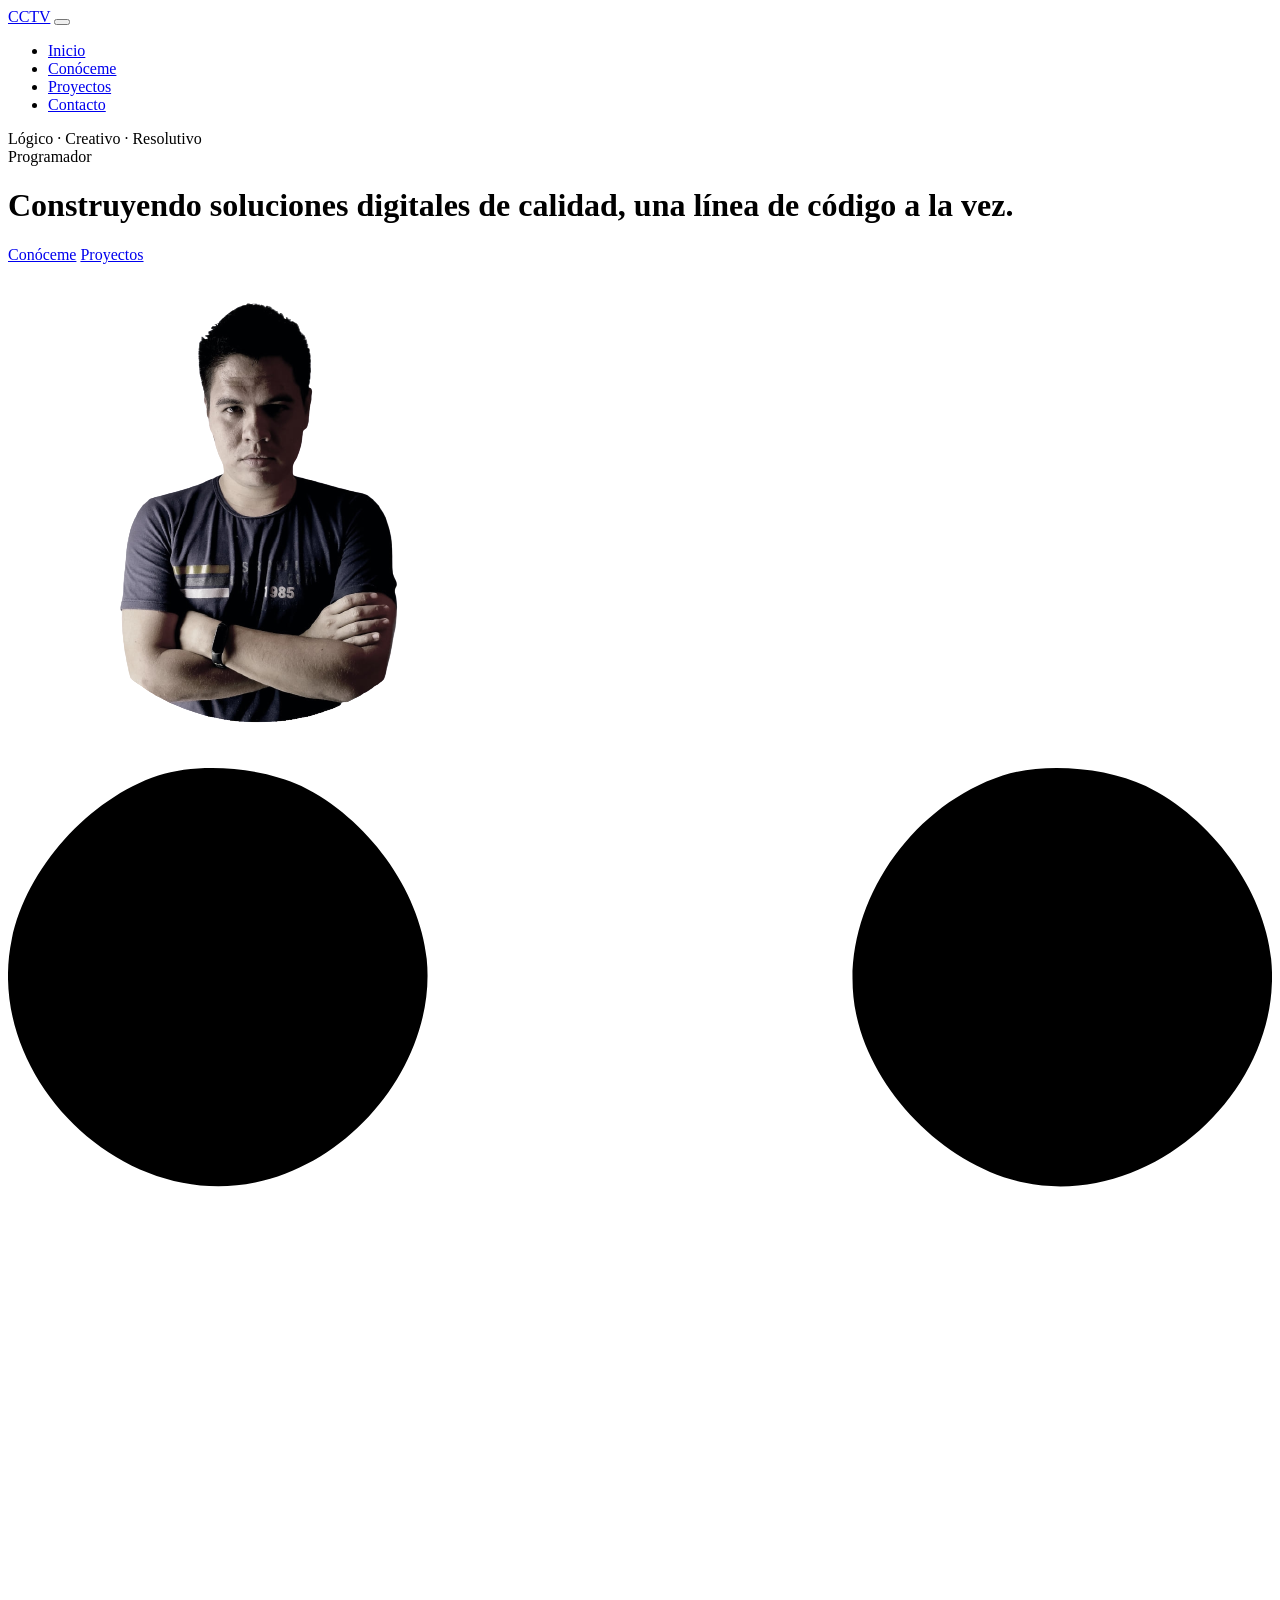
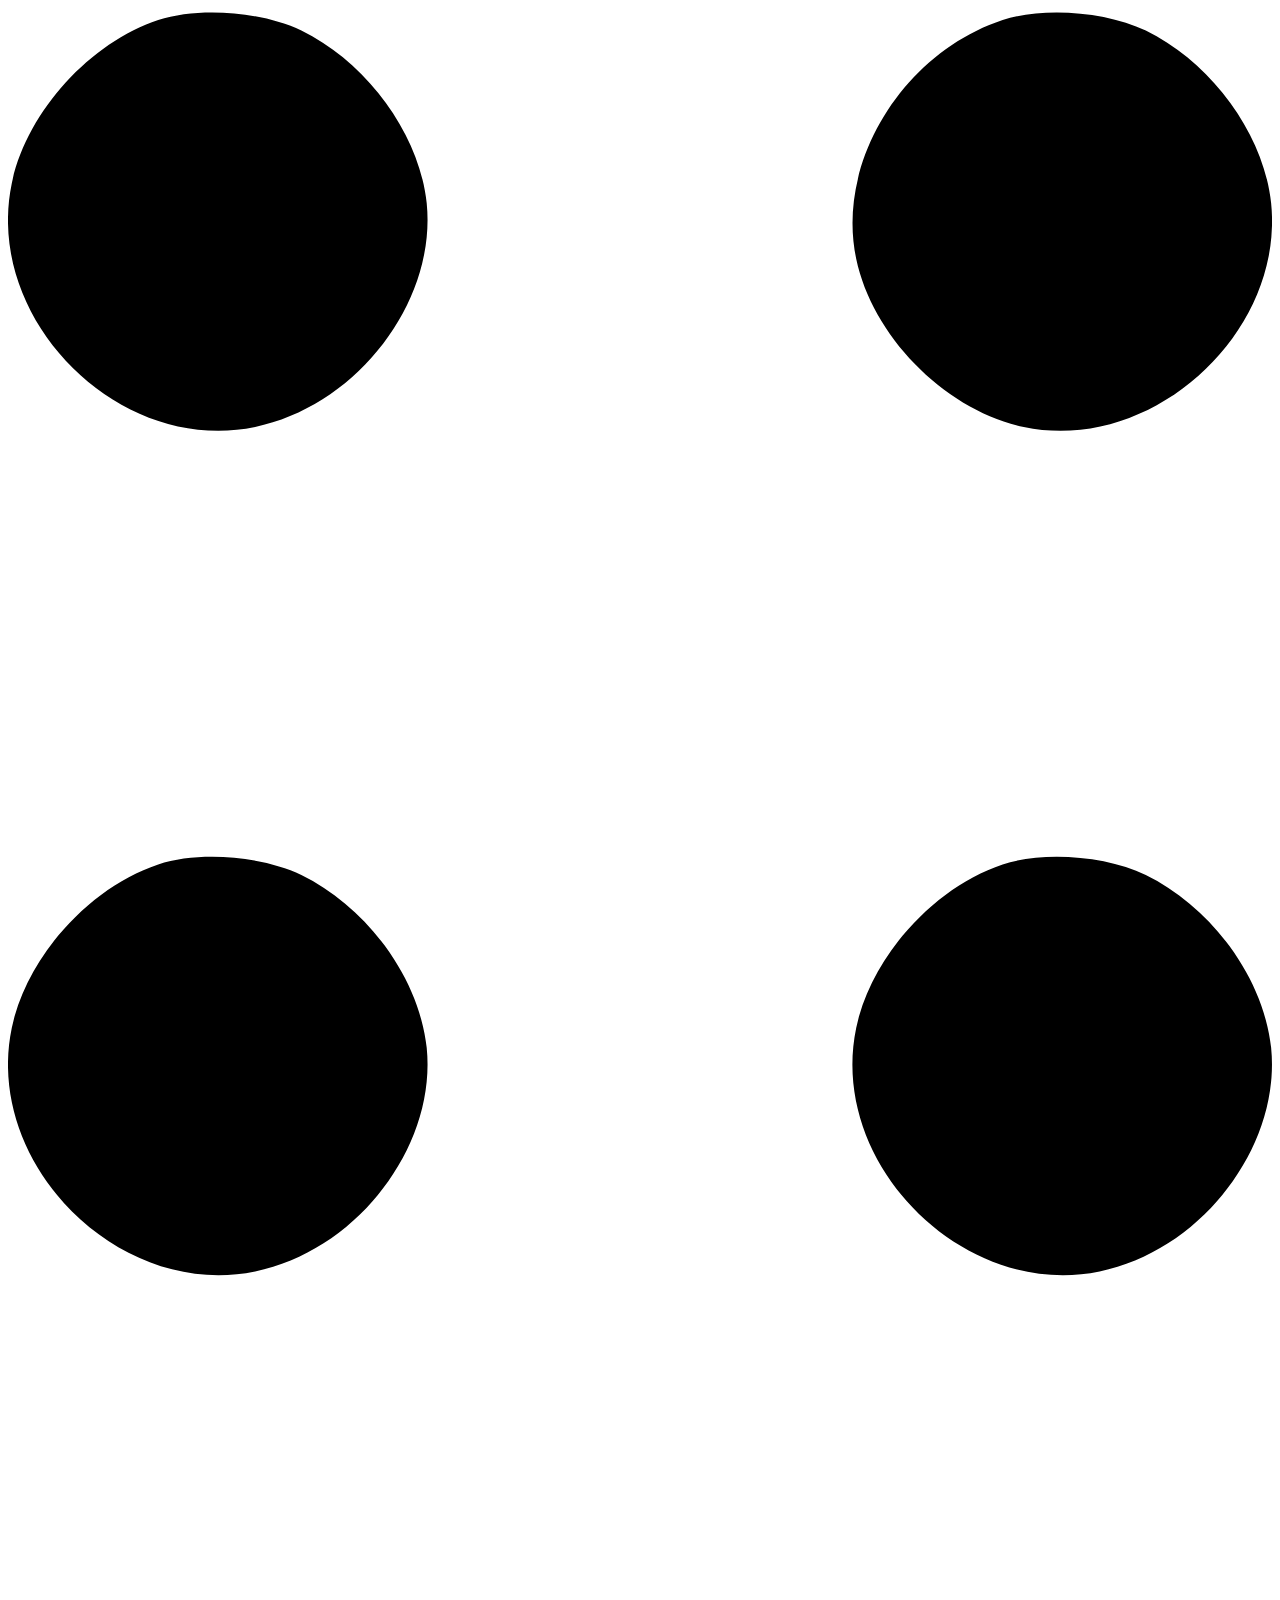
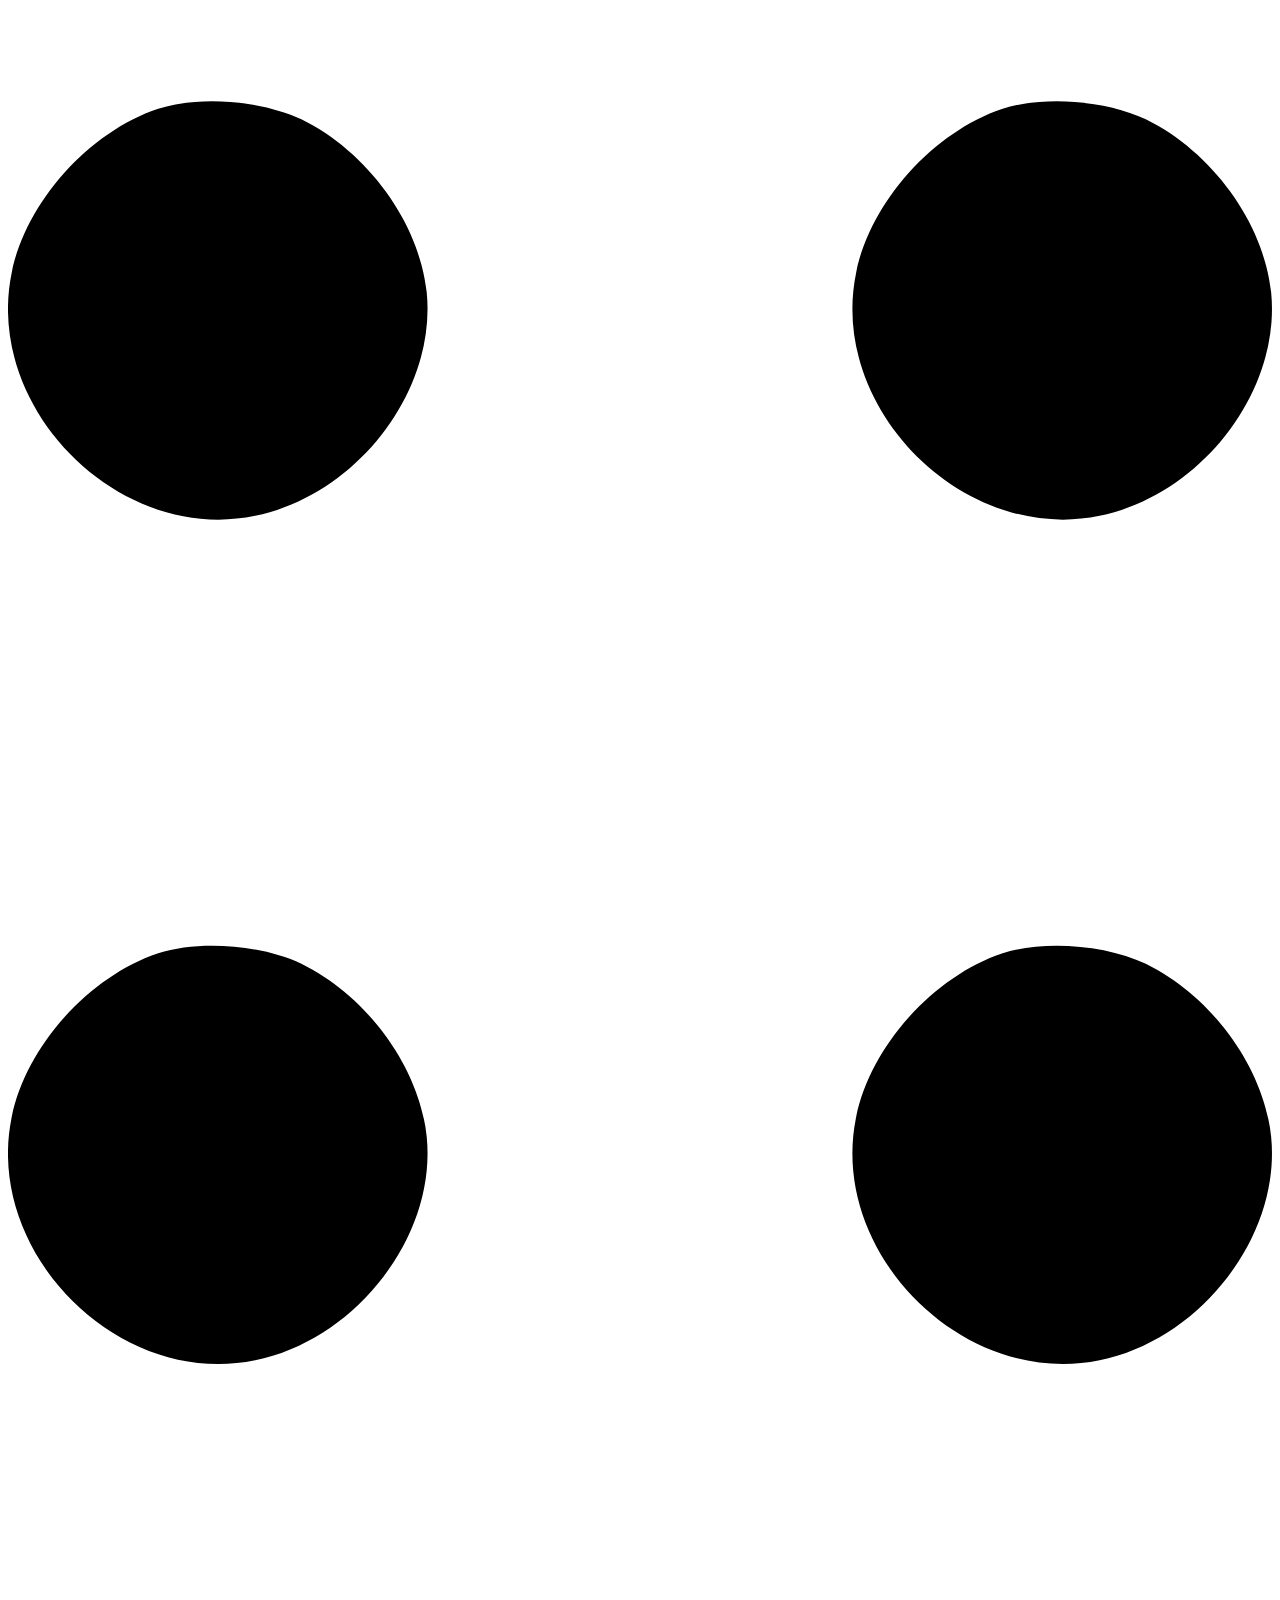
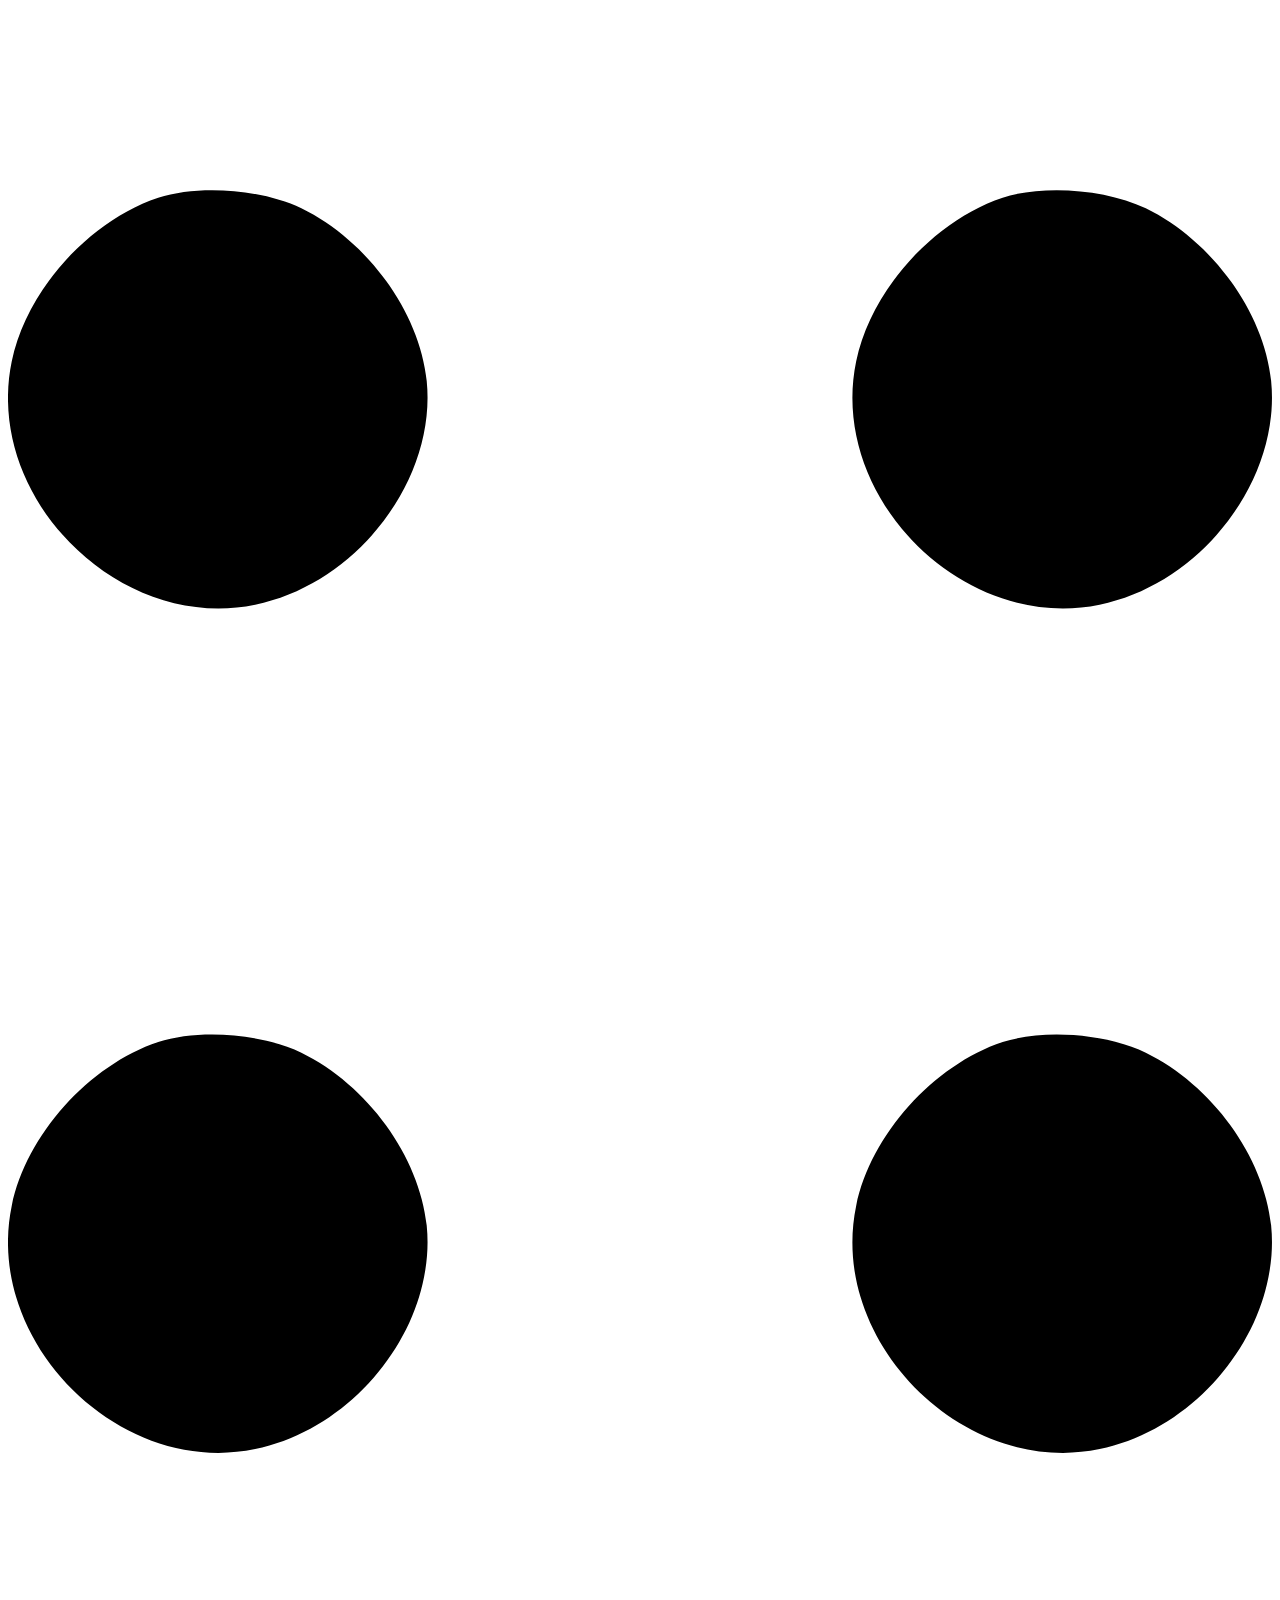
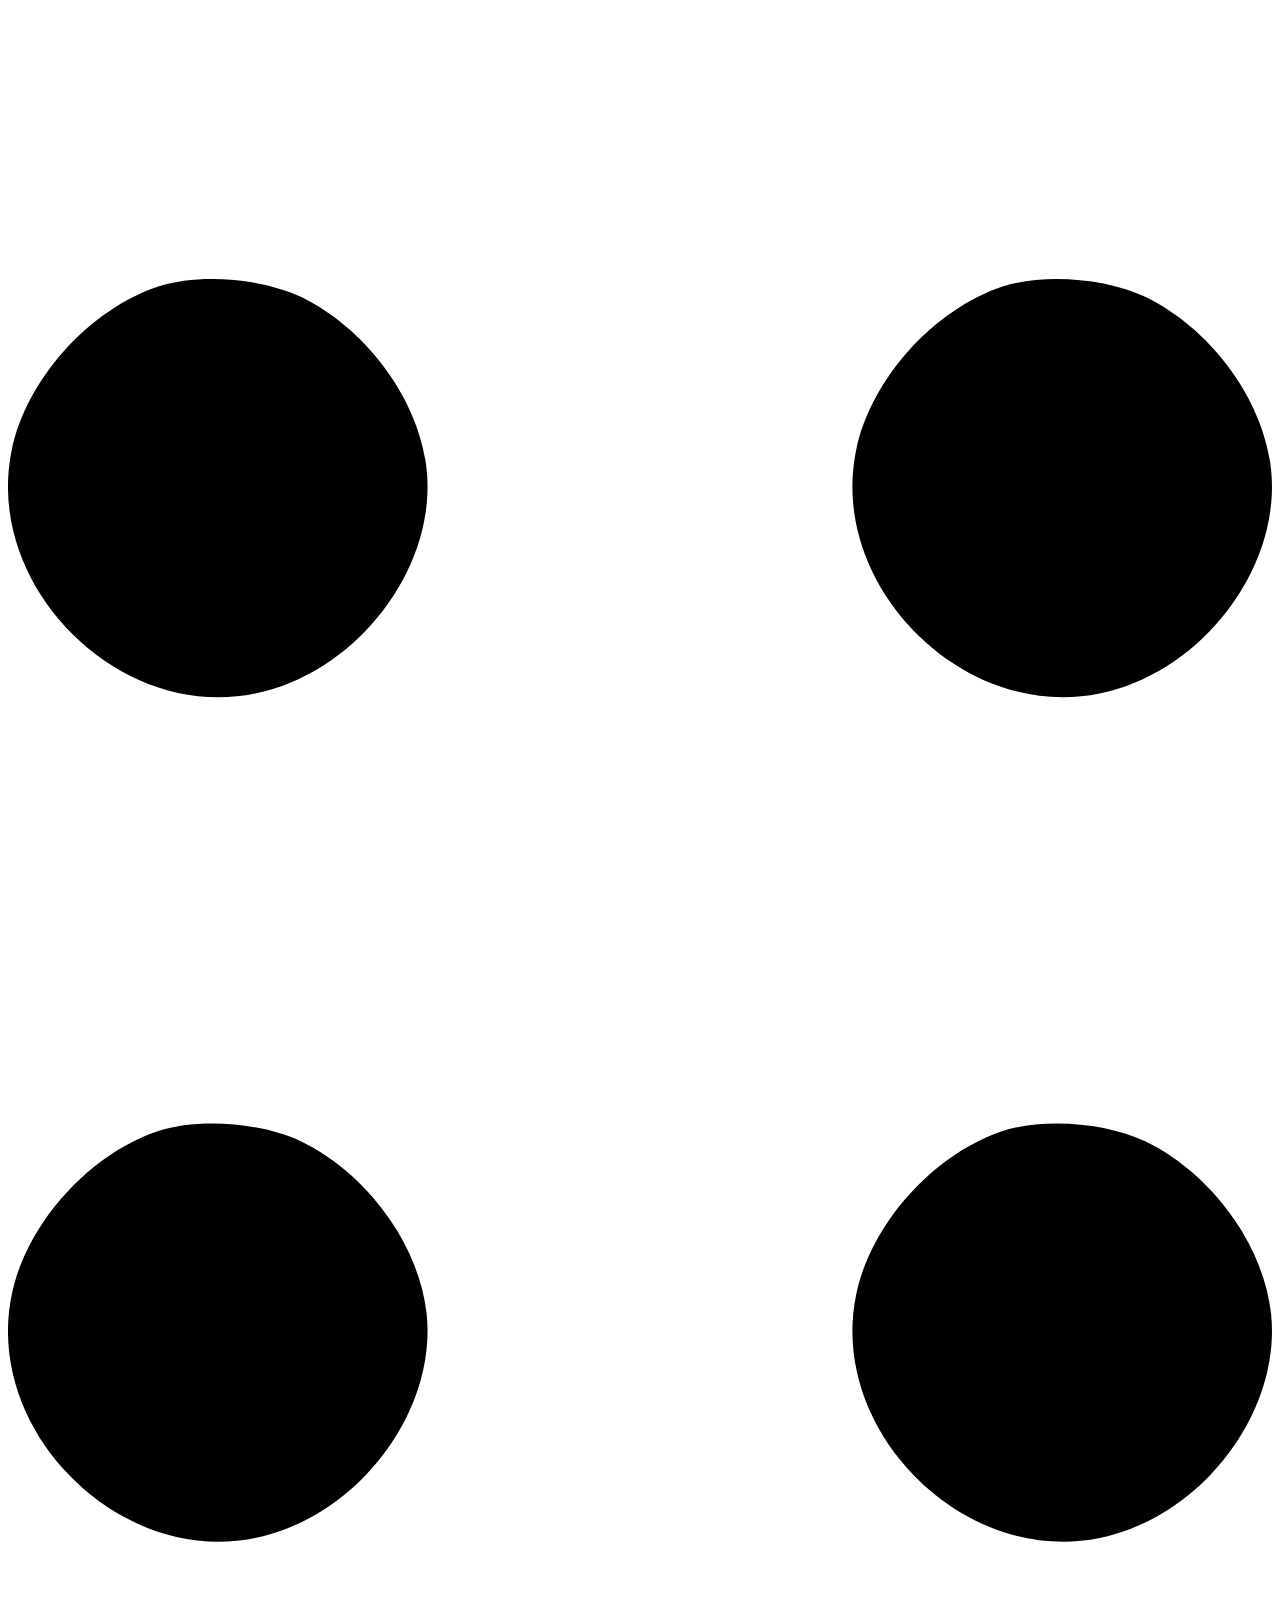
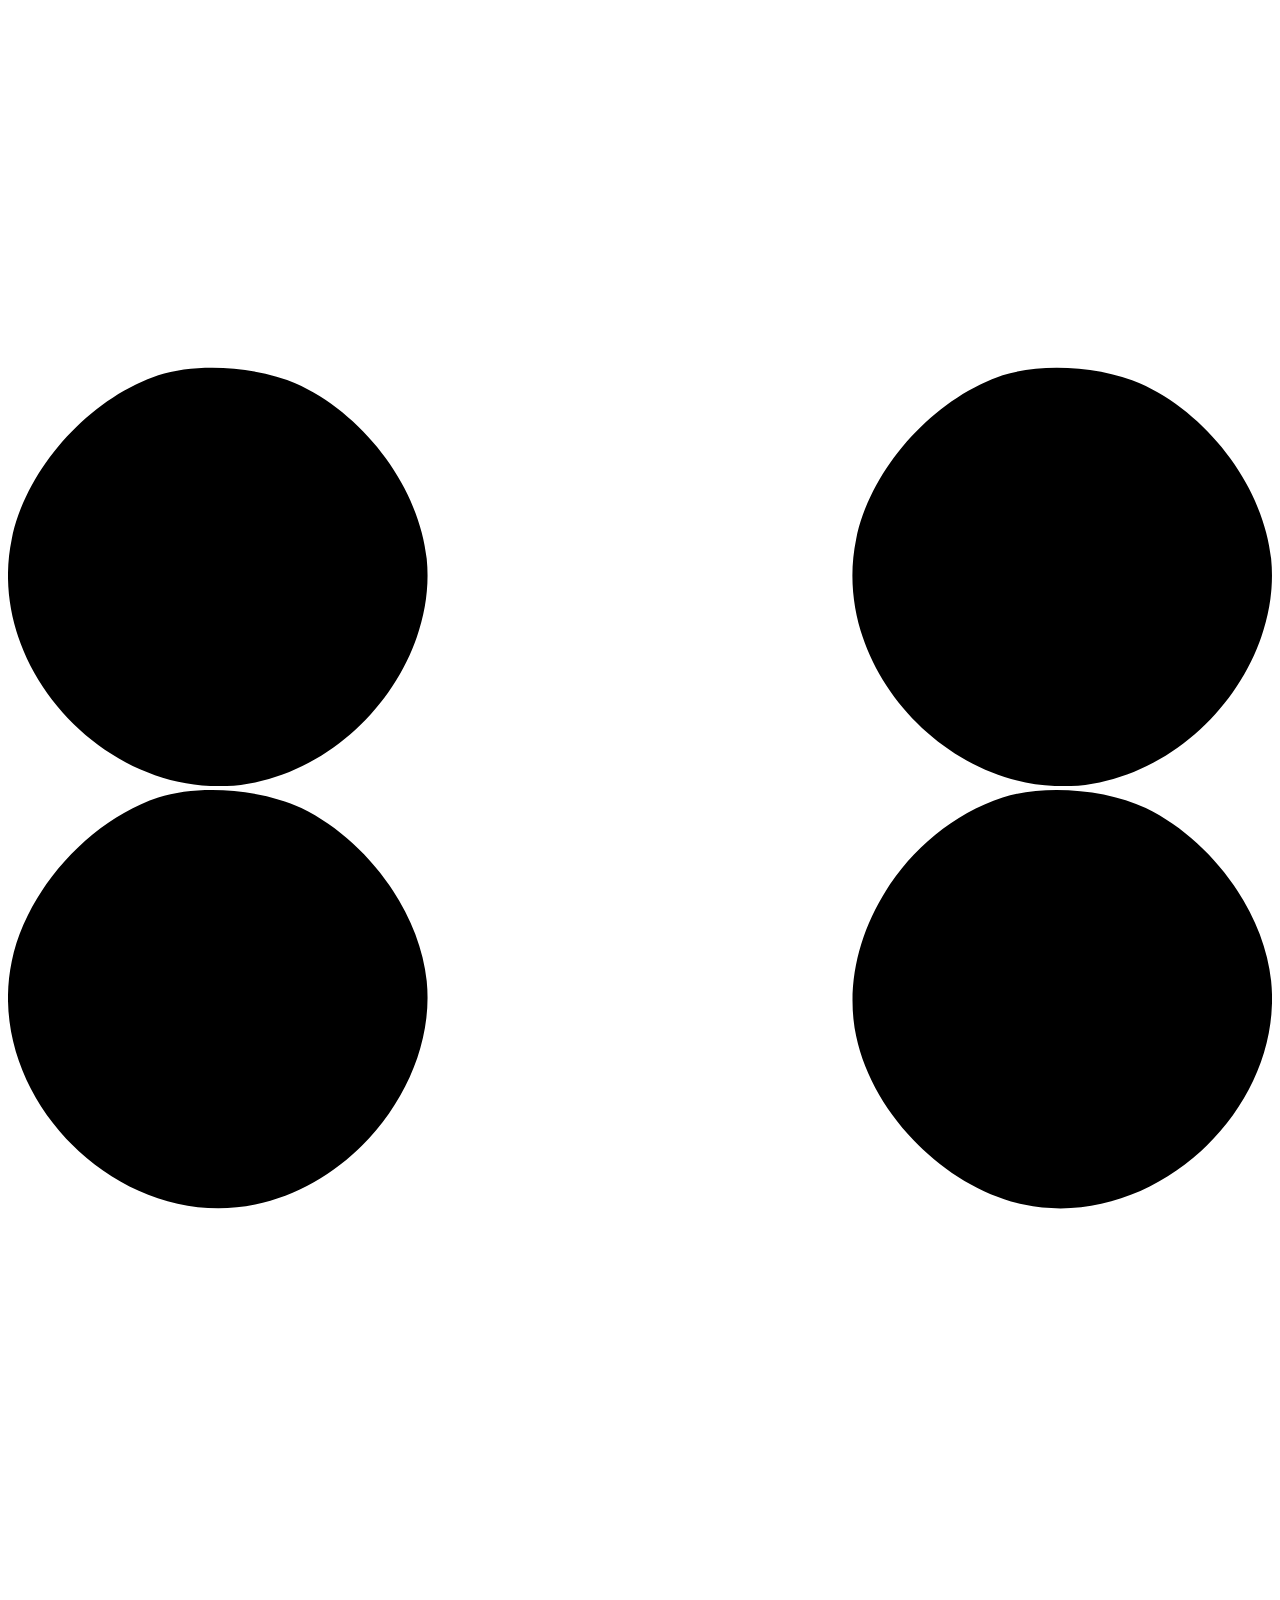
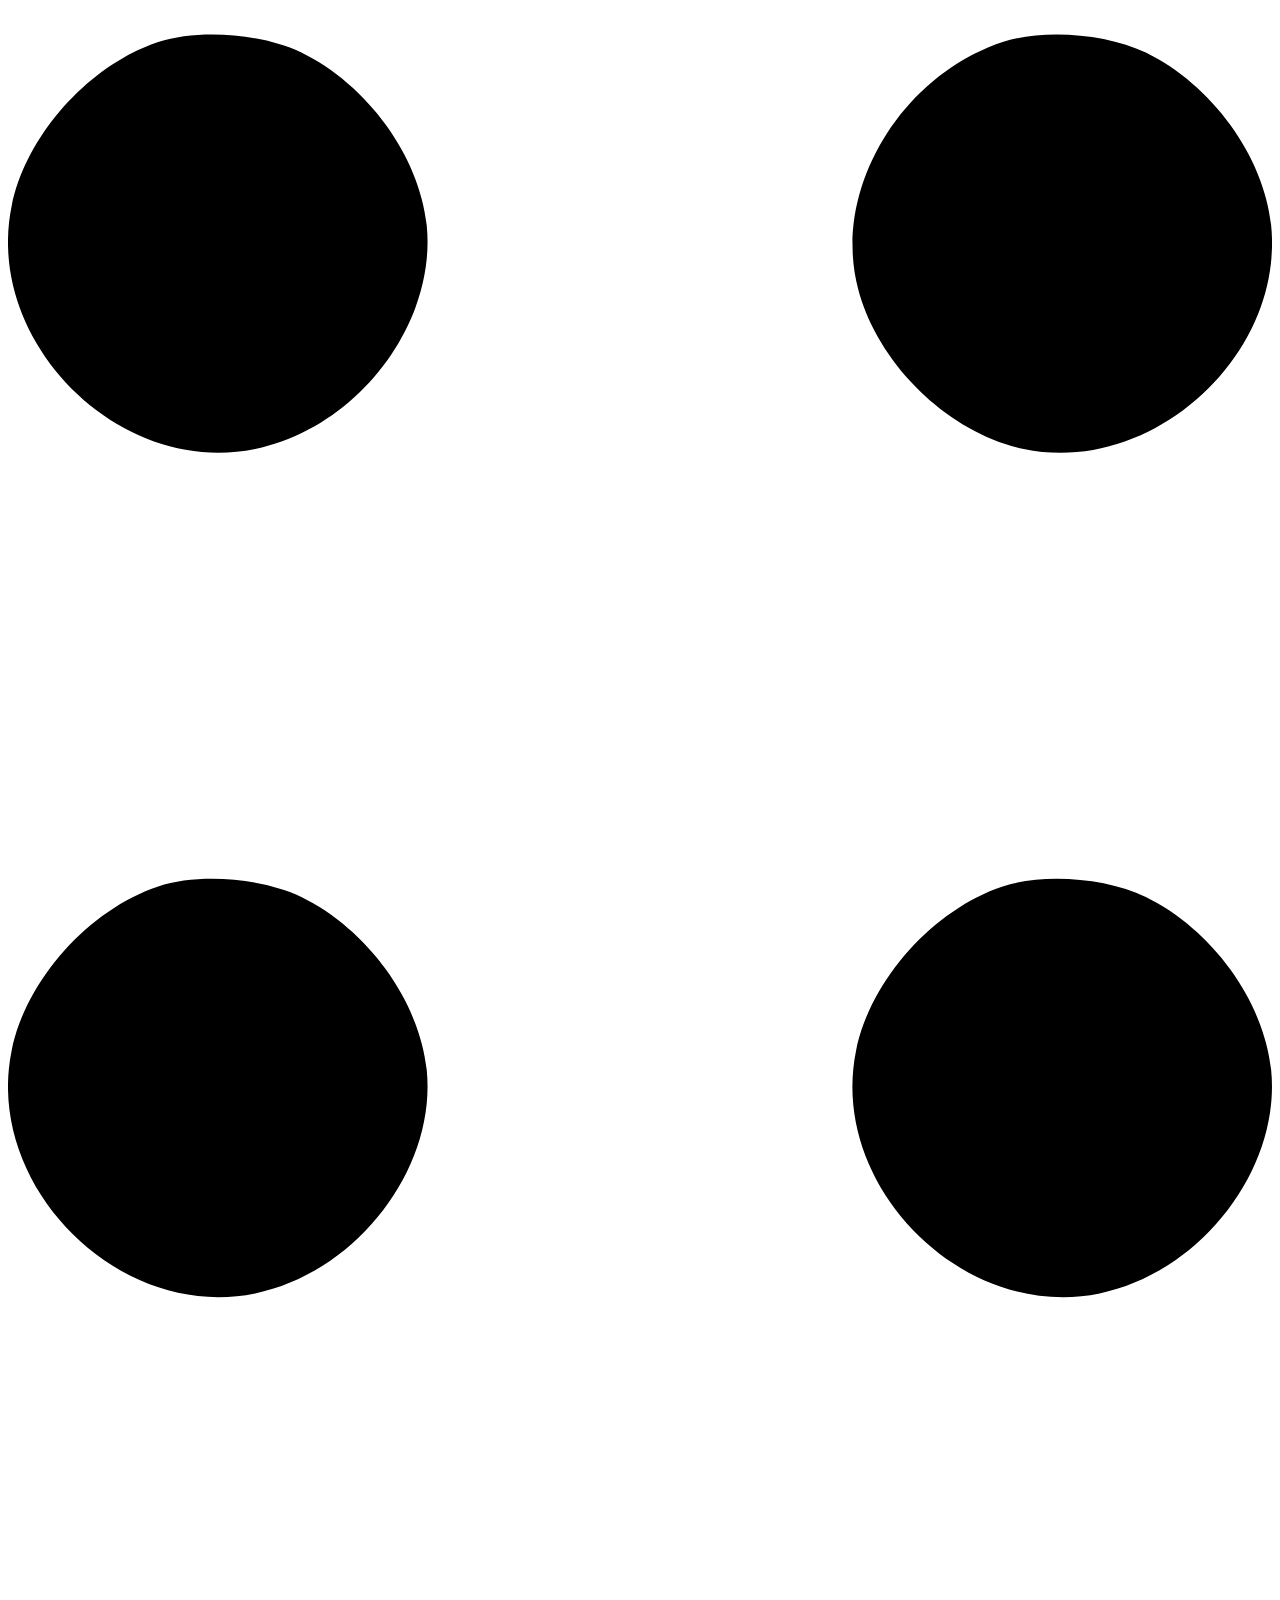
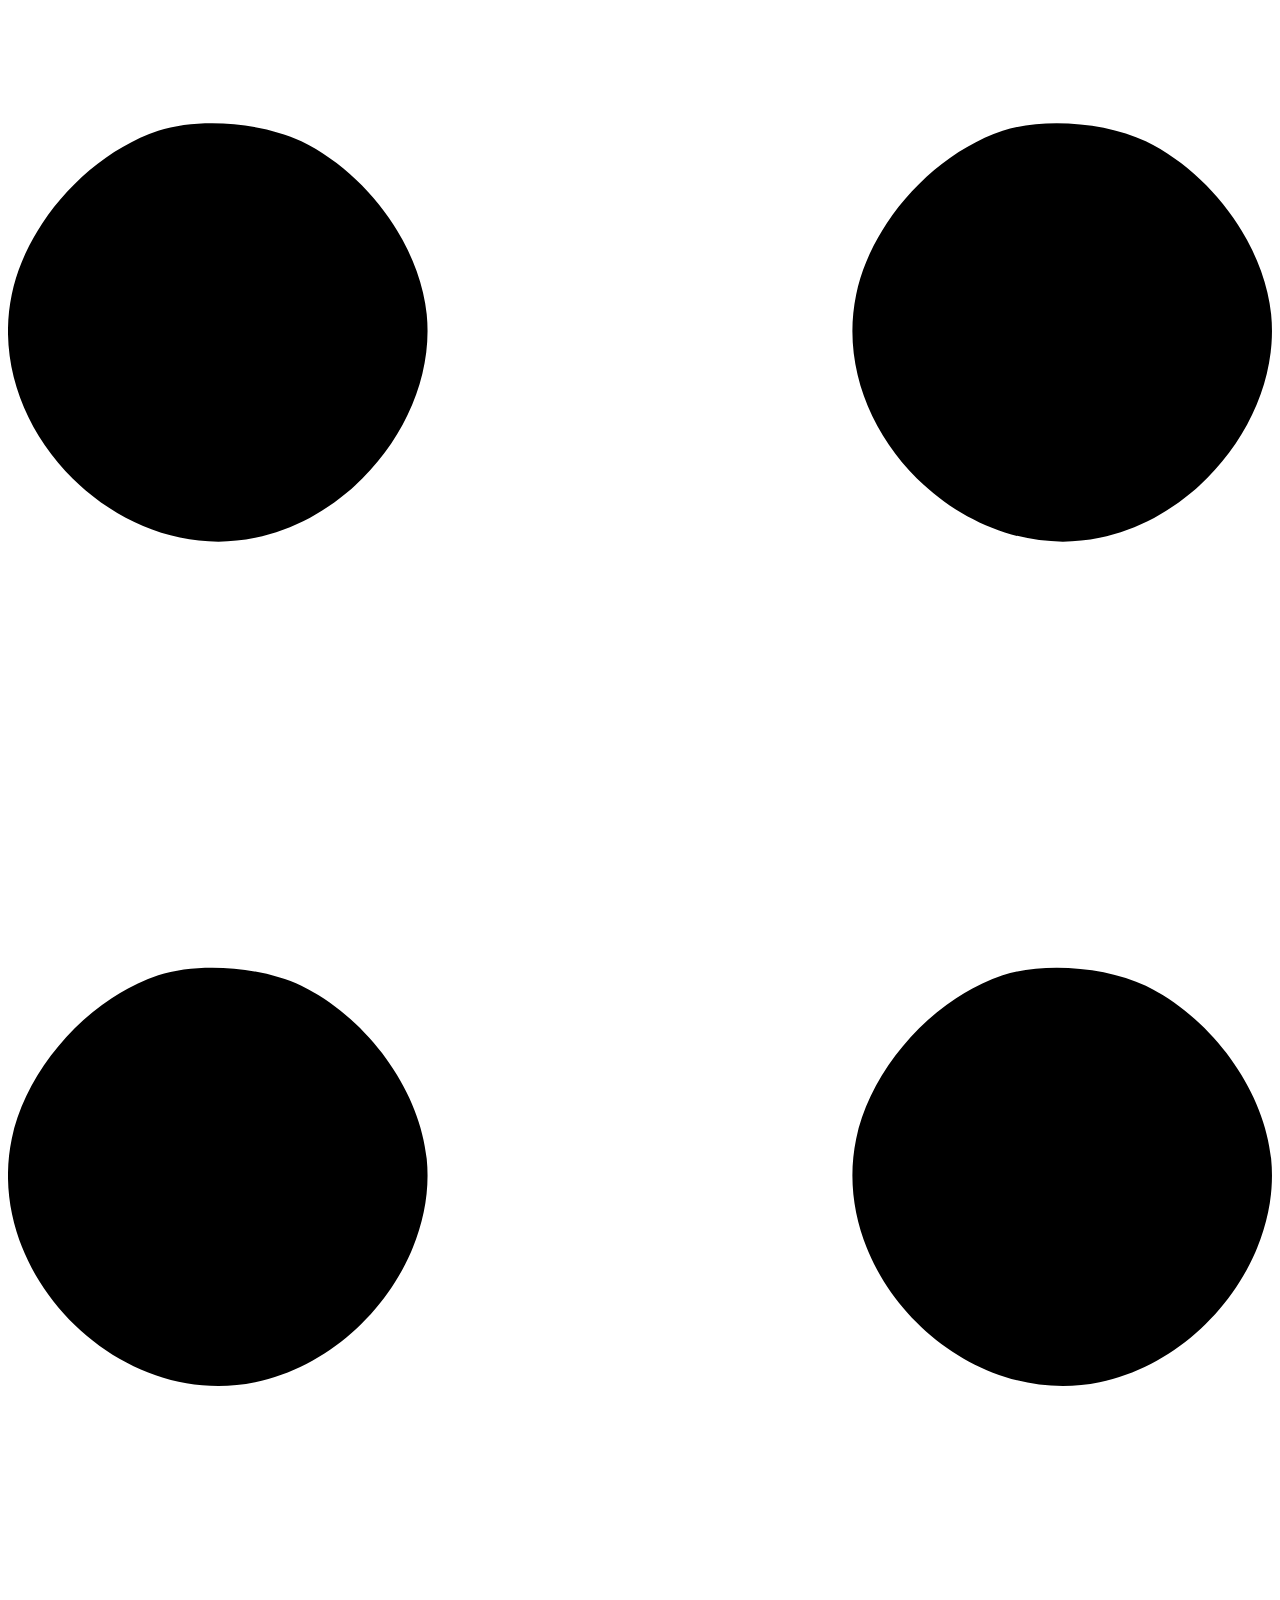
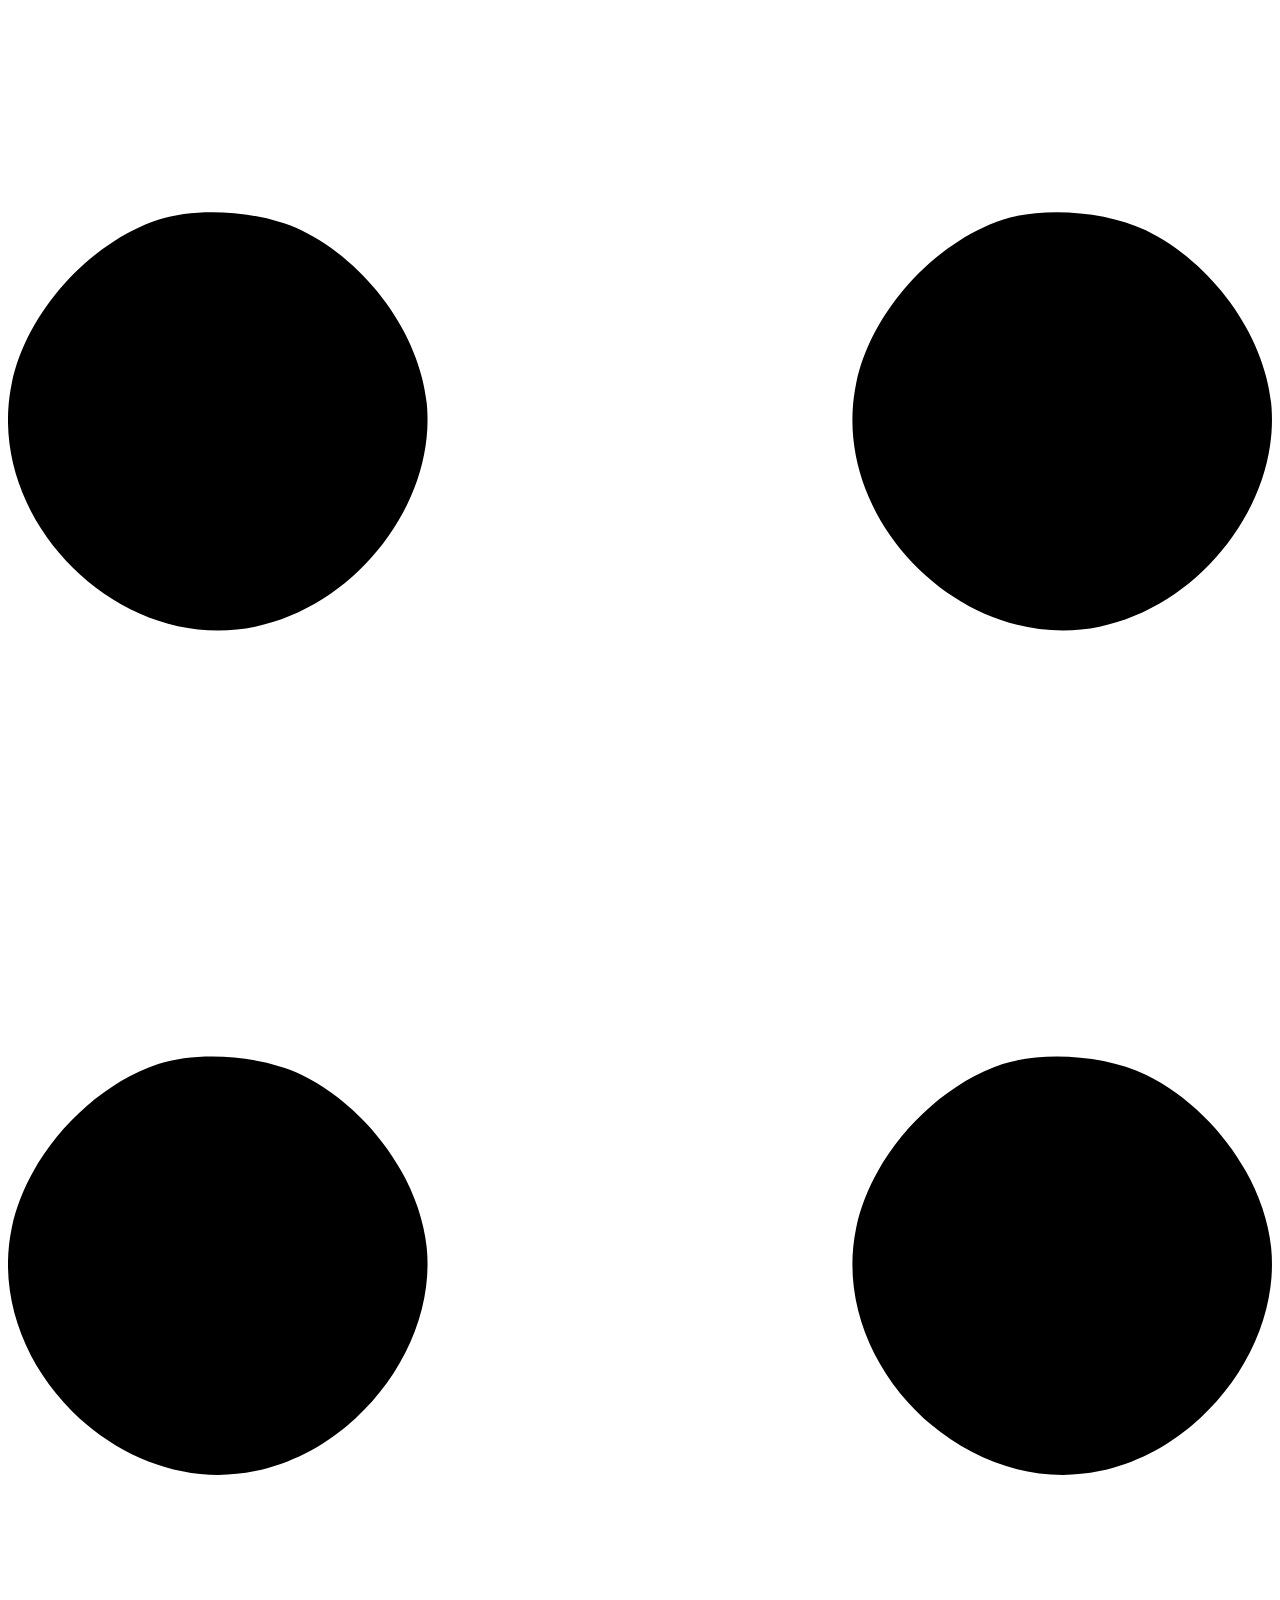
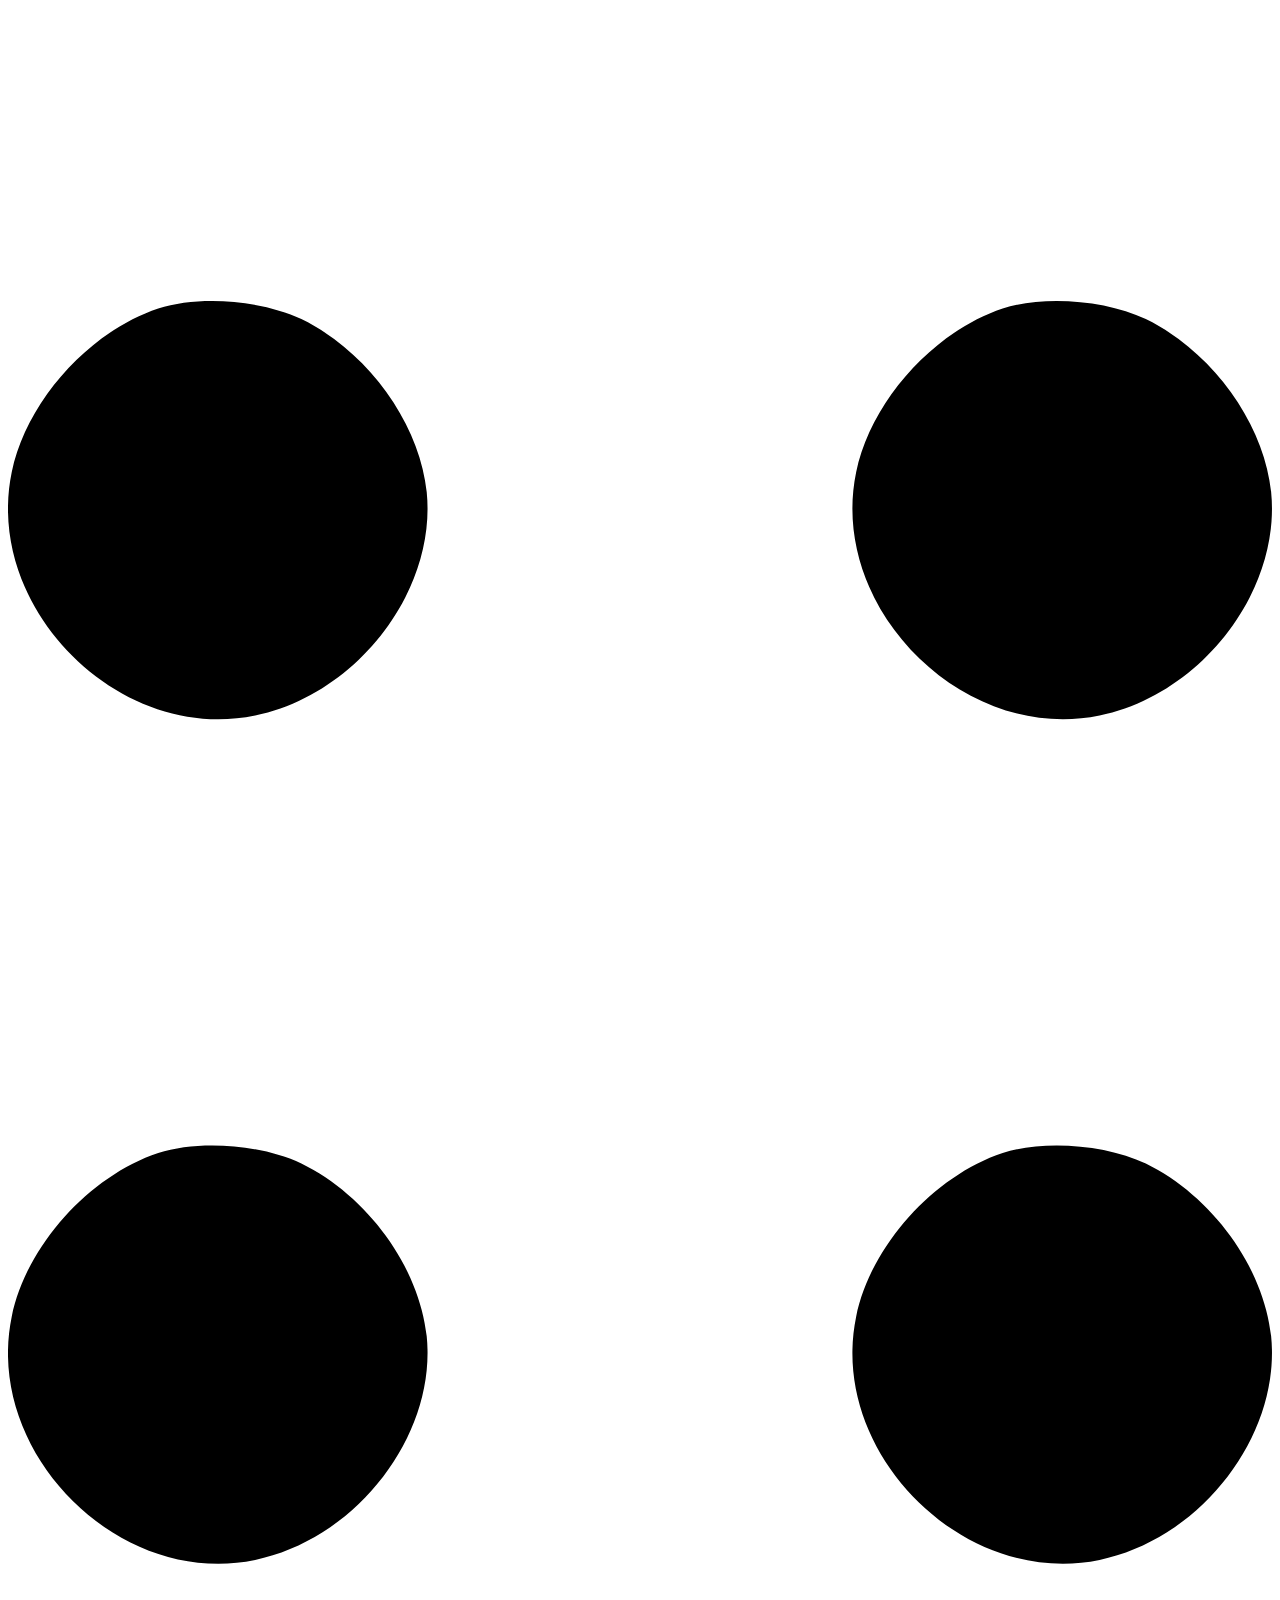
==== index.html @ 22bcffdb "Mejoras" ====
<!DOCTYPE html>
<html lang="en">
    <head>
        <meta charset="utf-8" />
        <meta name="viewport" content="width=device-width, initial-scale=1, shrink-to-fit=no" />
        <meta name="description" content="" />
        <meta name="author" content="" />
        <title>Cristian Camilo Tabares Villanueva</title>
        <!-- Favicon-->
        <link rel="icon" type="image/x-icon" href="assets/favicon.ico" />
        <!-- Custom Google font-->
        <link rel="preconnect" href="https://fonts.googleapis.com" />
        <link rel="preconnect" href="https://fonts.gstatic.com" crossorigin />
        <link href="https://fonts.googleapis.com/css2?family=Plus+Jakarta+Sans:wght@100;200;300;400;500;600;700;800;900&amp;display=swap" rel="stylesheet" />
        <!-- Bootstrap icons-->
        <link rel="stylesheet" href="https://cdn.jsdelivr.net/npm/bootstrap-icons@1.11.1/font/bootstrap-icons.css">
        <!-- Core theme CSS (includes Bootstrap)-->
        <link href="css/styles.css" rel="stylesheet" />
    </head>
    <body class="d-flex flex-column h-100">
        <main class="flex-shrink-0">
            <!-- Navigation-->
            <nav class="navbar navbar-expand-lg navbar-light bg-white py-3">
                <div class="container px-5">
                    <a class="navbar-brand" href="index.html"><span class="fw-bolder text-primary">CCTV</span></a>
                    <button class="navbar-toggler" type="button" data-bs-toggle="collapse" data-bs-target="#navbarSupportedContent" aria-controls="navbarSupportedContent" aria-expanded="false" aria-label="Toggle navigation"><span class="navbar-toggler-icon"></span></button>
                    <div class="collapse navbar-collapse" id="navbarSupportedContent">
                        <ul class="navbar-nav ms-auto mb-2 mb-lg-0 small fw-bolder">
                            <li class="nav-item"><a class="nav-link" href="index.html">Inicio</a></li>
                            <li class="nav-item"><a class="nav-link" href="resume.html">Conóceme</a></li>
                            <li class="nav-item"><a class="nav-link" href="projects.html">Proyectos</a></li>
                            <li class="nav-item"><a class="nav-link" href="contact.html">Contacto</a></li>
                        </ul>
                    </div>
                </div>
            </nav>
            <!-- Header-->
            <header class="py-5">
                <div class="container ">
                    <div class="row">
                        <div class="col">
                            <!-- Header text content-->
                            <div class="text-center text-xxl-start">
                                <div class="badge bg-gradient-primary-to-secondary text-white mb-4"><div class="text-uppercase">Lógico &middot; Creativo &middot; Resolutivo</div></div>
                                <div class="fs-3 fw-light text-muted">Programador</div>
                                <h1 class="display-4 fw-bolder mb-5"><span class="text-gradient d-inline">Construyendo soluciones digitales de calidad, una línea de código a la vez.</span></h1>
                                <div class="d-grid gap-3 d-sm-flex justify-content-sm-center justify-content-xxl-start mb-3">
                                    <a class="btn btn-primary btn-lg px-5 py-3 me-sm-3 fs-6 fw-bolder" href="resume.html">Conóceme</a>
                                    <a class="btn btn-outline-dark btn-lg px-5 py-3 fs-6 fw-bolder" href="projects.html">Proyectos</a>
                                </div>
                            </div>
                        </div>
                        <div class="col">
                            <!-- Header profile picture-->
                            <div class="d-flex justify-content-center">
                                <div class="profile bg-gradient-primary-to-secondary">
                                    <!-- TIP: For best results, use a photo with a transparent background like the demo example below-->
                                    <!-- Watch a tutorial on how to do this on YouTube (link)-->
                                    <img class="profile-img" src="./assets/profile.png" alt="..." />
                                    <div class="dots-1">
                                        <!-- SVG Dots-->
                                        <svg version="1.1" xmlns="http://www.w3.org/2000/svg" xmlns:xlink="http://www.w3.org/1999/xlink" x="0px" y="0px" viewBox="0 0 191.6 1215.4" style="enable-background: new 0 0 191.6 1215.4" xml:space="preserve">
                                            <g transform="translate(0.000000,1280.000000) scale(0.100000,-0.100000)">
                                                <path d="M227.7,12788.6c-105-35-200-141-222-248c-43-206,163-412,369-369c155,32,275,190,260,339c-11,105-90,213-190,262        C383.7,12801.6,289.7,12808.6,227.7,12788.6z"></path>
                                                <path d="M1507.7,12788.6c-151-50-253-216-222-362c25-119,136-230,254-255c194-41,395,142,375,339c-11,105-90,213-190,262        C1663.7,12801.6,1569.7,12808.6,1507.7,12788.6z"></path>
                                                <path d="M227.7,11508.6c-105-35-200-141-222-248c-43-206,163-412,369-369c155,32,275,190,260,339c-11,105-90,213-190,262        C383.7,11521.6,289.7,11528.6,227.7,11508.6z"></path>
                                                <path d="M1507.7,11508.6c-151-50-253-216-222-362c25-119,136-230,254-255c194-41,395,142,375,339c-11,105-90,213-190,262        C1663.7,11521.6,1569.7,11528.6,1507.7,11508.6z"></path>
                                                <path d="M227.7,10228.6c-105-35-200-141-222-248c-43-206,163-412,369-369c155,32,275,190,260,339c-11,105-90,213-190,262        C383.7,10241.6,289.7,10248.6,227.7,10228.6z"></path>
                                                <path d="M1507.7,10228.6c-105-35-200-141-222-248c-43-206,163-412,369-369c155,32,275,190,260,339c-11,105-90,213-190,262        C1663.7,10241.6,1569.7,10248.6,1507.7,10228.6z"></path>
                                                <path d="M227.7,8948.6c-105-35-200-141-222-248c-43-206,163-412,369-369c155,32,275,190,260,339c-11,105-90,213-190,262        C383.7,8961.6,289.7,8968.6,227.7,8948.6z"></path>
                                                <path d="M1507.7,8948.6c-105-35-200-141-222-248c-43-206,163-412,369-369c155,32,275,190,260,339c-11,105-90,213-190,262        C1663.7,8961.6,1569.7,8968.6,1507.7,8948.6z"></path>
                                                <path d="M227.7,7668.6c-105-35-200-141-222-248c-43-206,163-412,369-369c155,32,275,190,260,339c-11,105-90,213-190,262        C383.7,7681.6,289.7,7688.6,227.7,7668.6z"></path>
                                                <path d="M1507.7,7668.6c-105-35-200-141-222-248c-43-206,163-412,369-369c155,32,275,190,260,339c-11,105-90,213-190,262        C1663.7,7681.6,1569.7,7688.6,1507.7,7668.6z"></path>
                                                <path d="M227.7,6388.6c-105-35-200-141-222-248c-43-206,163-412,369-369c155,32,275,190,260,339c-11,105-90,213-190,262        C383.7,6401.6,289.7,6408.6,227.7,6388.6z"></path>
                                                <path d="M1507.7,6388.6c-105-35-200-141-222-248c-43-206,163-412,369-369c155,32,275,190,260,339c-11,105-90,213-190,262        C1663.7,6401.6,1569.7,6408.6,1507.7,6388.6z"></path>
                                                <path d="M227.7,5108.6c-105-35-200-141-222-248c-43-206,163-412,369-369c155,32,275,190,260,339c-11,105-90,213-190,262        C383.7,5121.6,289.7,5128.6,227.7,5108.6z"></path>
                                                <path d="M1507.7,5108.6c-105-35-200-141-222-248c-43-206,163-412,369-369c155,32,275,190,260,339c-11,105-90,213-190,262        C1663.7,5121.6,1569.7,5128.6,1507.7,5108.6z"></path>
                                                <path d="M227.7,3828.6c-105-35-200-141-222-248c-43-206,163-412,369-369c155,32,275,190,260,339c-11,105-90,213-190,262        C383.7,3841.6,289.7,3848.6,227.7,3828.6z"></path>
                                                <path d="M1507.7,3828.6c-105-35-200-141-222-248c-43-206,163-412,369-369c155,32,275,190,260,339c-11,105-90,213-190,262        C1663.7,3841.6,1569.7,3848.6,1507.7,3828.6z"></path>
                                                <path d="M227.7,2548.6c-105-35-200-141-222-248c-43-206,163-412,369-369c155,32,275,190,260,339c-11,105-90,213-190,262        C383.7,2561.6,289.7,2568.6,227.7,2548.6z"></path>
                                                <path d="M1507.7,2548.6c-105-35-200-141-222-248c-43-206,163-412,369-369c155,32,275,190,260,339c-11,105-90,213-190,262        C1663.7,2561.6,1569.7,2568.6,1507.7,2548.6z"></path>
                                                <path d="M227.7,1268.6c-105-35-200-141-222-248c-43-206,163-412,369-369c155,32,275,190,260,339c-11,105-90,213-190,262        C383.7,1281.6,289.7,1288.6,227.7,1268.6z"></path>
                                                <path d="M1507.7,1268.6c-105-35-200-141-222-248c-43-206,163-412,369-369c155,32,275,190,260,339c-11,105-90,213-190,262        C1663.7,1281.6,1569.7,1288.6,1507.7,1268.6z"></path>
                                            </g>
                                        </svg>
                                        <!-- END of SVG dots-->
                                    </div>
                                    <div class="dots-2">
                                        <!-- SVG Dots-->
                                        <svg version="1.1" xmlns="http://www.w3.org/2000/svg" xmlns:xlink="http://www.w3.org/1999/xlink" x="0px" y="0px" viewBox="0 0 191.6 1215.4" style="enable-background: new 0 0 191.6 1215.4" xml:space="preserve">
                                            <g transform="translate(0.000000,1280.000000) scale(0.100000,-0.100000)">
                                                <path d="M227.7,12788.6c-105-35-200-141-222-248c-43-206,163-412,369-369c155,32,275,190,260,339c-11,105-90,213-190,262        C383.7,12801.6,289.7,12808.6,227.7,12788.6z"></path>
                                                <path d="M1507.7,12788.6c-151-50-253-216-222-362c25-119,136-230,254-255c194-41,395,142,375,339c-11,105-90,213-190,262        C1663.7,12801.6,1569.7,12808.6,1507.7,12788.6z"></path>
                                                <path d="M227.7,11508.6c-105-35-200-141-222-248c-43-206,163-412,369-369c155,32,275,190,260,339c-11,105-90,213-190,262        C383.7,11521.6,289.7,11528.6,227.7,11508.6z"></path>
                                                <path d="M1507.7,11508.6c-151-50-253-216-222-362c25-119,136-230,254-255c194-41,395,142,375,339c-11,105-90,213-190,262        C1663.7,11521.6,1569.7,11528.6,1507.7,11508.6z"></path>
                                                <path d="M227.7,10228.6c-105-35-200-141-222-248c-43-206,163-412,369-369c155,32,275,190,260,339c-11,105-90,213-190,262        C383.7,10241.6,289.7,10248.6,227.7,10228.6z"></path>
                                                <path d="M1507.7,10228.6c-105-35-200-141-222-248c-43-206,163-412,369-369c155,32,275,190,260,339c-11,105-90,213-190,262        C1663.7,10241.6,1569.7,10248.6,1507.7,10228.6z"></path>
                                                <path d="M227.7,8948.6c-105-35-200-141-222-248c-43-206,163-412,369-369c155,32,275,190,260,339c-11,105-90,213-190,262        C383.7,8961.6,289.7,8968.6,227.7,8948.6z"></path>
                                                <path d="M1507.7,8948.6c-105-35-200-141-222-248c-43-206,163-412,369-369c155,32,275,190,260,339c-11,105-90,213-190,262        C1663.7,8961.6,1569.7,8968.6,1507.7,8948.6z"></path>
                                                <path d="M227.7,7668.6c-105-35-200-141-222-248c-43-206,163-412,369-369c155,32,275,190,260,339c-11,105-90,213-190,262        C383.7,7681.6,289.7,7688.6,227.7,7668.6z"></path>
                                                <path d="M1507.7,7668.6c-105-35-200-141-222-248c-43-206,163-412,369-369c155,32,275,190,260,339c-11,105-90,213-190,262        C1663.7,7681.6,1569.7,7688.6,1507.7,7668.6z"></path>
                                                <path d="M227.7,6388.6c-105-35-200-141-222-248c-43-206,163-412,369-369c155,32,275,190,260,339c-11,105-90,213-190,262        C383.7,6401.6,289.7,6408.6,227.7,6388.6z"></path>
                                                <path d="M1507.7,6388.6c-105-35-200-141-222-248c-43-206,163-412,369-369c155,32,275,190,260,339c-11,105-90,213-190,262        C1663.7,6401.6,1569.7,6408.6,1507.7,6388.6z"></path>
                                                <path d="M227.7,5108.6c-105-35-200-141-222-248c-43-206,163-412,369-369c155,32,275,190,260,339c-11,105-90,213-190,262        C383.7,5121.6,289.7,5128.6,227.7,5108.6z"></path>
                                                <path d="M1507.7,5108.6c-105-35-200-141-222-248c-43-206,163-412,369-369c155,32,275,190,260,339c-11,105-90,213-190,262        C1663.7,5121.6,1569.7,5128.6,1507.7,5108.6z"></path>
                                                <path d="M227.7,3828.6c-105-35-200-141-222-248c-43-206,163-412,369-369c155,32,275,190,260,339c-11,105-90,213-190,262        C383.7,3841.6,289.7,3848.6,227.7,3828.6z"></path>
                                                <path d="M1507.7,3828.6c-105-35-200-141-222-248c-43-206,163-412,369-369c155,32,275,190,260,339c-11,105-90,213-190,262        C1663.7,3841.6,1569.7,3848.6,1507.7,3828.6z"></path>
                                                <path d="M227.7,2548.6c-105-35-200-141-222-248c-43-206,163-412,369-369c155,32,275,190,260,339c-11,105-90,213-190,262        C383.7,2561.6,289.7,2568.6,227.7,2548.6z"></path>
                                                <path d="M1507.7,2548.6c-105-35-200-141-222-248c-43-206,163-412,369-369c155,32,275,190,260,339c-11,105-90,213-190,262        C1663.7,2561.6,1569.7,2568.6,1507.7,2548.6z"></path>
                                                <path d="M227.7,1268.6c-105-35-200-141-222-248c-43-206,163-412,369-369c155,32,275,190,260,339c-11,105-90,213-190,262        C383.7,1281.6,289.7,1288.6,227.7,1268.6z"></path>
                                                <path d="M1507.7,1268.6c-105-35-200-141-222-248c-43-206,163-412,369-369c155,32,275,190,260,339c-11,105-90,213-190,262        C1663.7,1281.6,1569.7,1288.6,1507.7,1268.6z"></path>
                                            </g>
                                        </svg>
                                        <!-- END of SVG dots-->
                                    </div>
                                    <div class="dots-3">
                                        <!-- SVG Dots-->
                                        <svg version="1.1" xmlns="http://www.w3.org/2000/svg" xmlns:xlink="http://www.w3.org/1999/xlink" x="0px" y="0px" viewBox="0 0 191.6 1215.4" style="enable-background: new 0 0 191.6 1215.4" xml:space="preserve">
                                            <g transform="translate(0.000000,1280.000000) scale(0.100000,-0.100000)">
                                                <path d="M227.7,12788.6c-105-35-200-141-222-248c-43-206,163-412,369-369c155,32,275,190,260,339c-11,105-90,213-190,262        C383.7,12801.6,289.7,12808.6,227.7,12788.6z"></path>
                                                <path d="M1507.7,12788.6c-151-50-253-216-222-362c25-119,136-230,254-255c194-41,395,142,375,339c-11,105-90,213-190,262        C1663.7,12801.6,1569.7,12808.6,1507.7,12788.6z"></path>
                                                <path d="M227.7,11508.6c-105-35-200-141-222-248c-43-206,163-412,369-369c155,32,275,190,260,339c-11,105-90,213-190,262        C383.7,11521.6,289.7,11528.6,227.7,11508.6z"></path>
                                                <path d="M1507.7,11508.6c-151-50-253-216-222-362c25-119,136-230,254-255c194-41,395,142,375,339c-11,105-90,213-190,262        C1663.7,11521.6,1569.7,11528.6,1507.7,11508.6z"></path>
                                                <path d="M227.7,10228.6c-105-35-200-141-222-248c-43-206,163-412,369-369c155,32,275,190,260,339c-11,105-90,213-190,262        C383.7,10241.6,289.7,10248.6,227.7,10228.6z"></path>
                                                <path d="M1507.7,10228.6c-105-35-200-141-222-248c-43-206,163-412,369-369c155,32,275,190,260,339c-11,105-90,213-190,262        C1663.7,10241.6,1569.7,10248.6,1507.7,10228.6z"></path>
                                                <path d="M227.7,8948.6c-105-35-200-141-222-248c-43-206,163-412,369-369c155,32,275,190,260,339c-11,105-90,213-190,262        C383.7,8961.6,289.7,8968.6,227.7,8948.6z"></path>
                                                <path d="M1507.7,8948.6c-105-35-200-141-222-248c-43-206,163-412,369-369c155,32,275,190,260,339c-11,105-90,213-190,262        C1663.7,8961.6,1569.7,8968.6,1507.7,8948.6z"></path>
                                                <path d="M227.7,7668.6c-105-35-200-141-222-248c-43-206,163-412,369-369c155,32,275,190,260,339c-11,105-90,213-190,262        C383.7,7681.6,289.7,7688.6,227.7,7668.6z"></path>
                                                <path d="M1507.7,7668.6c-105-35-200-141-222-248c-43-206,163-412,369-369c155,32,275,190,260,339c-11,105-90,213-190,262        C1663.7,7681.6,1569.7,7688.6,1507.7,7668.6z"></path>
                                                <path d="M227.7,6388.6c-105-35-200-141-222-248c-43-206,163-412,369-369c155,32,275,190,260,339c-11,105-90,213-190,262        C383.7,6401.6,289.7,6408.6,227.7,6388.6z"></path>
                                                <path d="M1507.7,6388.6c-105-35-200-141-222-248c-43-206,163-412,369-369c155,32,275,190,260,339c-11,105-90,213-190,262        C1663.7,6401.6,1569.7,6408.6,1507.7,6388.6z"></path>
                                                <path d="M227.7,5108.6c-105-35-200-141-222-248c-43-206,163-412,369-369c155,32,275,190,260,339c-11,105-90,213-190,262        C383.7,5121.6,289.7,5128.6,227.7,5108.6z"></path>
                                                <path d="M1507.7,5108.6c-105-35-200-141-222-248c-43-206,163-412,369-369c155,32,275,190,260,339c-11,105-90,213-190,262        C1663.7,5121.6,1569.7,5128.6,1507.7,5108.6z"></path>
                                                <path d="M227.7,3828.6c-105-35-200-141-222-248c-43-206,163-412,369-369c155,32,275,190,260,339c-11,105-90,213-190,262        C383.7,3841.6,289.7,3848.6,227.7,3828.6z"></path>
                                                <path d="M1507.7,3828.6c-105-35-200-141-222-248c-43-206,163-412,369-369c155,32,275,190,260,339c-11,105-90,213-190,262        C1663.7,3841.6,1569.7,3848.6,1507.7,3828.6z"></path>
                                                <path d="M227.7,2548.6c-105-35-200-141-222-248c-43-206,163-412,369-369c155,32,275,190,260,339c-11,105-90,213-190,262        C383.7,2561.6,289.7,2568.6,227.7,2548.6z"></path>
                                                <path d="M1507.7,2548.6c-105-35-200-141-222-248c-43-206,163-412,369-369c155,32,275,190,260,339c-11,105-90,213-190,262        C1663.7,2561.6,1569.7,2568.6,1507.7,2548.6z"></path>
                                                <path d="M227.7,1268.6c-105-35-200-141-222-248c-43-206,163-412,369-369c155,32,275,190,260,339c-11,105-90,213-190,262        C383.7,1281.6,289.7,1288.6,227.7,1268.6z"></path>
                                                <path d="M1507.7,1268.6c-105-35-200-141-222-248c-43-206,163-412,369-369c155,32,275,190,260,339c-11,105-90,213-190,262        C1663.7,1281.6,1569.7,1288.6,1507.7,1268.6z"></path>
                                            </g>
                                        </svg>
                                        <!-- END of SVG dots-->
                                    </div>
                                    <div class="dots-4">
                                        <!-- SVG Dots-->
                                        <svg version="1.1" xmlns="http://www.w3.org/2000/svg" xmlns:xlink="http://www.w3.org/1999/xlink" x="0px" y="0px" viewBox="0 0 191.6 1215.4" style="enable-background: new 0 0 191.6 1215.4" xml:space="preserve">
                                            <g transform="translate(0.000000,1280.000000) scale(0.100000,-0.100000)">
                                                <path d="M227.7,12788.6c-105-35-200-141-222-248c-43-206,163-412,369-369c155,32,275,190,260,339c-11,105-90,213-190,262        C383.7,12801.6,289.7,12808.6,227.7,12788.6z"></path>
                                                <path d="M1507.7,12788.6c-151-50-253-216-222-362c25-119,136-230,254-255c194-41,395,142,375,339c-11,105-90,213-190,262        C1663.7,12801.6,1569.7,12808.6,1507.7,12788.6z"></path>
                                                <path d="M227.7,11508.6c-105-35-200-141-222-248c-43-206,163-412,369-369c155,32,275,190,260,339c-11,105-90,213-190,262        C383.7,11521.6,289.7,11528.6,227.7,11508.6z"></path>
                                                <path d="M1507.7,11508.6c-151-50-253-216-222-362c25-119,136-230,254-255c194-41,395,142,375,339c-11,105-90,213-190,262        C1663.7,11521.6,1569.7,11528.6,1507.7,11508.6z"></path>
                                                <path d="M227.7,10228.6c-105-35-200-141-222-248c-43-206,163-412,369-369c155,32,275,190,260,339c-11,105-90,213-190,262        C383.7,10241.6,289.7,10248.6,227.7,10228.6z"></path>
                                                <path d="M1507.7,10228.6c-105-35-200-141-222-248c-43-206,163-412,369-369c155,32,275,190,260,339c-11,105-90,213-190,262        C1663.7,10241.6,1569.7,10248.6,1507.7,10228.6z"></path>
                                                <path d="M227.7,8948.6c-105-35-200-141-222-248c-43-206,163-412,369-369c155,32,275,190,260,339c-11,105-90,213-190,262        C383.7,8961.6,289.7,8968.6,227.7,8948.6z"></path>
                                                <path d="M1507.7,8948.6c-105-35-200-141-222-248c-43-206,163-412,369-369c155,32,275,190,260,339c-11,105-90,213-190,262        C1663.7,8961.6,1569.7,8968.6,1507.7,8948.6z"></path>
                                                <path d="M227.7,7668.6c-105-35-200-141-222-248c-43-206,163-412,369-369c155,32,275,190,260,339c-11,105-90,213-190,262        C383.7,7681.6,289.7,7688.6,227.7,7668.6z"></path>
                                                <path d="M1507.7,7668.6c-105-35-200-141-222-248c-43-206,163-412,369-369c155,32,275,190,260,339c-11,105-90,213-190,262        C1663.7,7681.6,1569.7,7688.6,1507.7,7668.6z"></path>
                                                <path d="M227.7,6388.6c-105-35-200-141-222-248c-43-206,163-412,369-369c155,32,275,190,260,339c-11,105-90,213-190,262        C383.7,6401.6,289.7,6408.6,227.7,6388.6z"></path>
                                                <path d="M1507.7,6388.6c-105-35-200-141-222-248c-43-206,163-412,369-369c155,32,275,190,260,339c-11,105-90,213-190,262        C1663.7,6401.6,1569.7,6408.6,1507.7,6388.6z"></path>
                                                <path d="M227.7,5108.6c-105-35-200-141-222-248c-43-206,163-412,369-369c155,32,275,190,260,339c-11,105-90,213-190,262        C383.7,5121.6,289.7,5128.6,227.7,5108.6z"></path>
                                                <path d="M1507.7,5108.6c-105-35-200-141-222-248c-43-206,163-412,369-369c155,32,275,190,260,339c-11,105-90,213-190,262        C1663.7,5121.6,1569.7,5128.6,1507.7,5108.6z"></path>
                                                <path d="M227.7,3828.6c-105-35-200-141-222-248c-43-206,163-412,369-369c155,32,275,190,260,339c-11,105-90,213-190,262        C383.7,3841.6,289.7,3848.6,227.7,3828.6z"></path>
                                                <path d="M1507.7,3828.6c-105-35-200-141-222-248c-43-206,163-412,369-369c155,32,275,190,260,339c-11,105-90,213-190,262        C1663.7,3841.6,1569.7,3848.6,1507.7,3828.6z"></path>
                                                <path d="M227.7,2548.6c-105-35-200-141-222-248c-43-206,163-412,369-369c155,32,275,190,260,339c-11,105-90,213-190,262        C383.7,2561.6,289.7,2568.6,227.7,2548.6z"></path>
                                                <path d="M1507.7,2548.6c-105-35-200-141-222-248c-43-206,163-412,369-369c155,32,275,190,260,339c-11,105-90,213-190,262        C1663.7,2561.6,1569.7,2568.6,1507.7,2548.6z"></path>
                                                <path d="M227.7,1268.6c-105-35-200-141-222-248c-43-206,163-412,369-369c155,32,275,190,260,339c-11,105-90,213-190,262        C383.7,1281.6,289.7,1288.6,227.7,1268.6z"></path>
                                                <path d="M1507.7,1268.6c-105-35-200-141-222-248c-43-206,163-412,369-369c155,32,275,190,260,339c-11,105-90,213-190,262        C1663.7,1281.6,1569.7,1288.6,1507.7,1268.6z"></path>
                                            </g>
                                        </svg>
                                        <!-- END of SVG dots-->
                                    </div>
                                </div>
                            </div>
                        </div>
                    </div>
                </div>
            </header>
            <!-- About Section-->
            <section class="bg-light py-5">
                <div class="container px-5">
                    <div class="row gx-5 justify-content-center">
                        <div class="col-xxl-8">
                            <div class="text-center my-5">
                                <h2 class="display-5 fw-bolder"><span class="text-gradient d-inline">Mi nombre es Cristian Camilo Tabares Villanueva, </span></h2>
                                <p class="text-muted">Programador con más de 9 años de experiencia en Java y SpringBoot, con un fuerte conocimiento de HTML, CSS y JavaScript, con una sólida formación académica y profesional. He desarrollado habilidades y experiencia en el desarrollo de software Backend y Frontend. Actualmente estoy reforzando mis conocimientos de ReactJS y Angular para seguir siendo un profesional competitivo en la industria, además, tengo conocimientos en agilidad empresarial y comunicación asertiva, lo que me permite trabajar de manera eficiente y efectiva en equipo.</p>
                                <div class="d-flex justify-content-center fs-2 gap-4">
                                    <a class="text-gradient" href="https://twitter.com/criscakun"><i class="bi bi-twitter-x"></i></a>
                                    <a class="text-gradient" href="https://www.linkedin.com/in/soycamiloypunto/"><i class="bi bi-linkedin"></i></a>
                                    <a class="text-gradient" href="https://github.com/soycamiloypunto"><i class="bi bi-github"></i></a>
                                </div>
                            </div>
                        </div>
                    </div>
                </div>
            </section>
        </main>
        <!-- Footer-->
        <footer class="bg-white py-4 mt-auto">
            <div class="container px-5">
                <div class="row align-items-center justify-content-between flex-column flex-sm-row">
                    <div class="col-auto"><div class="small m-0">Copyright &copy; Cristian Camilo Tabares Villanueva 2023</div></div>
                    <div class="col-auto">
                        <!-- <a class="small" href="#!">Privacy</a>
                        <span class="mx-1">&middot;</span>
                        <a class="small" href="#!">Terms</a> -->
                        <span class="mx-1">&middot;</span>
                        <a class="small" href="mailto:cktv8822@gmail.com">Contáctame</a>
                    </div>
                </div>
            </div>
        </footer>
        <!-- Bootstrap core JS-->
        <script src="https://cdn.jsdelivr.net/npm/bootstrap@5.2.3/dist/js/bootstrap.bundle.min.js"></script>
        <!-- Core theme JS-->
        <script src="js/scripts.js"></script>
    </body>
</html>
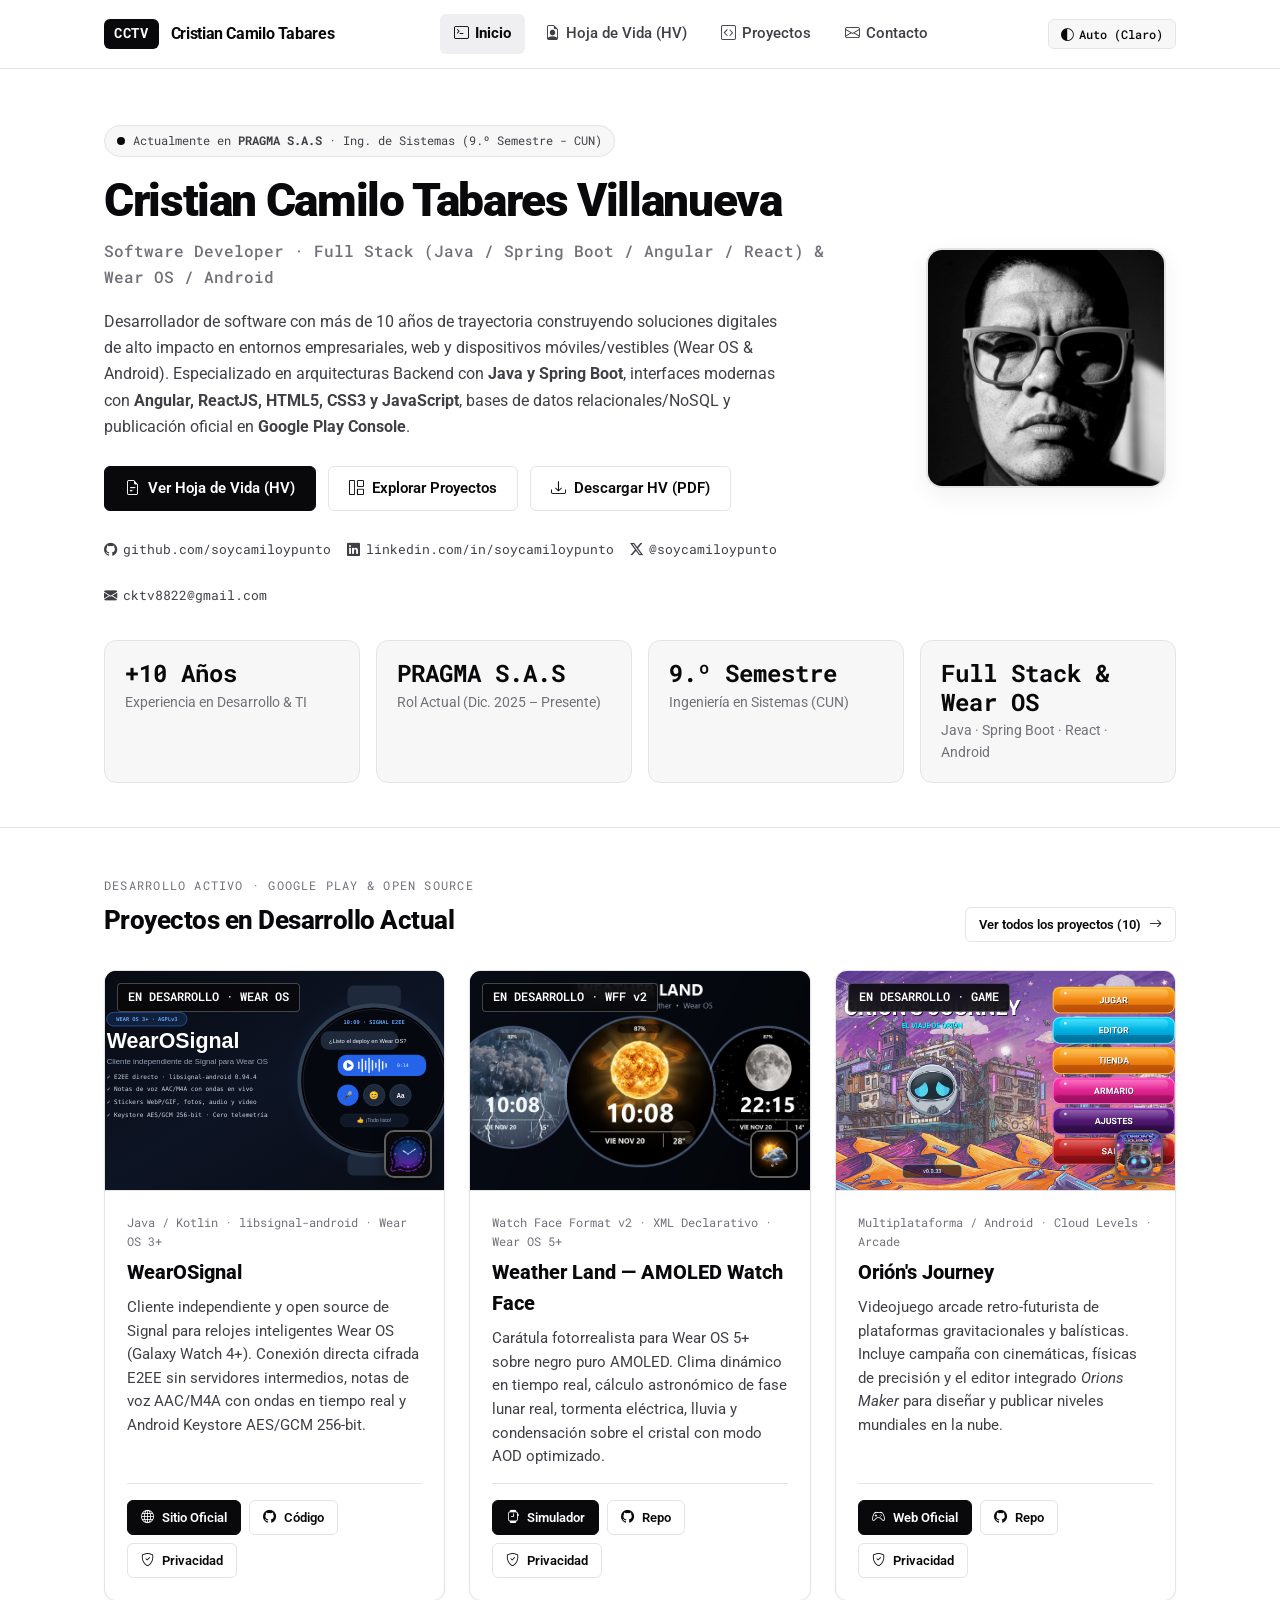
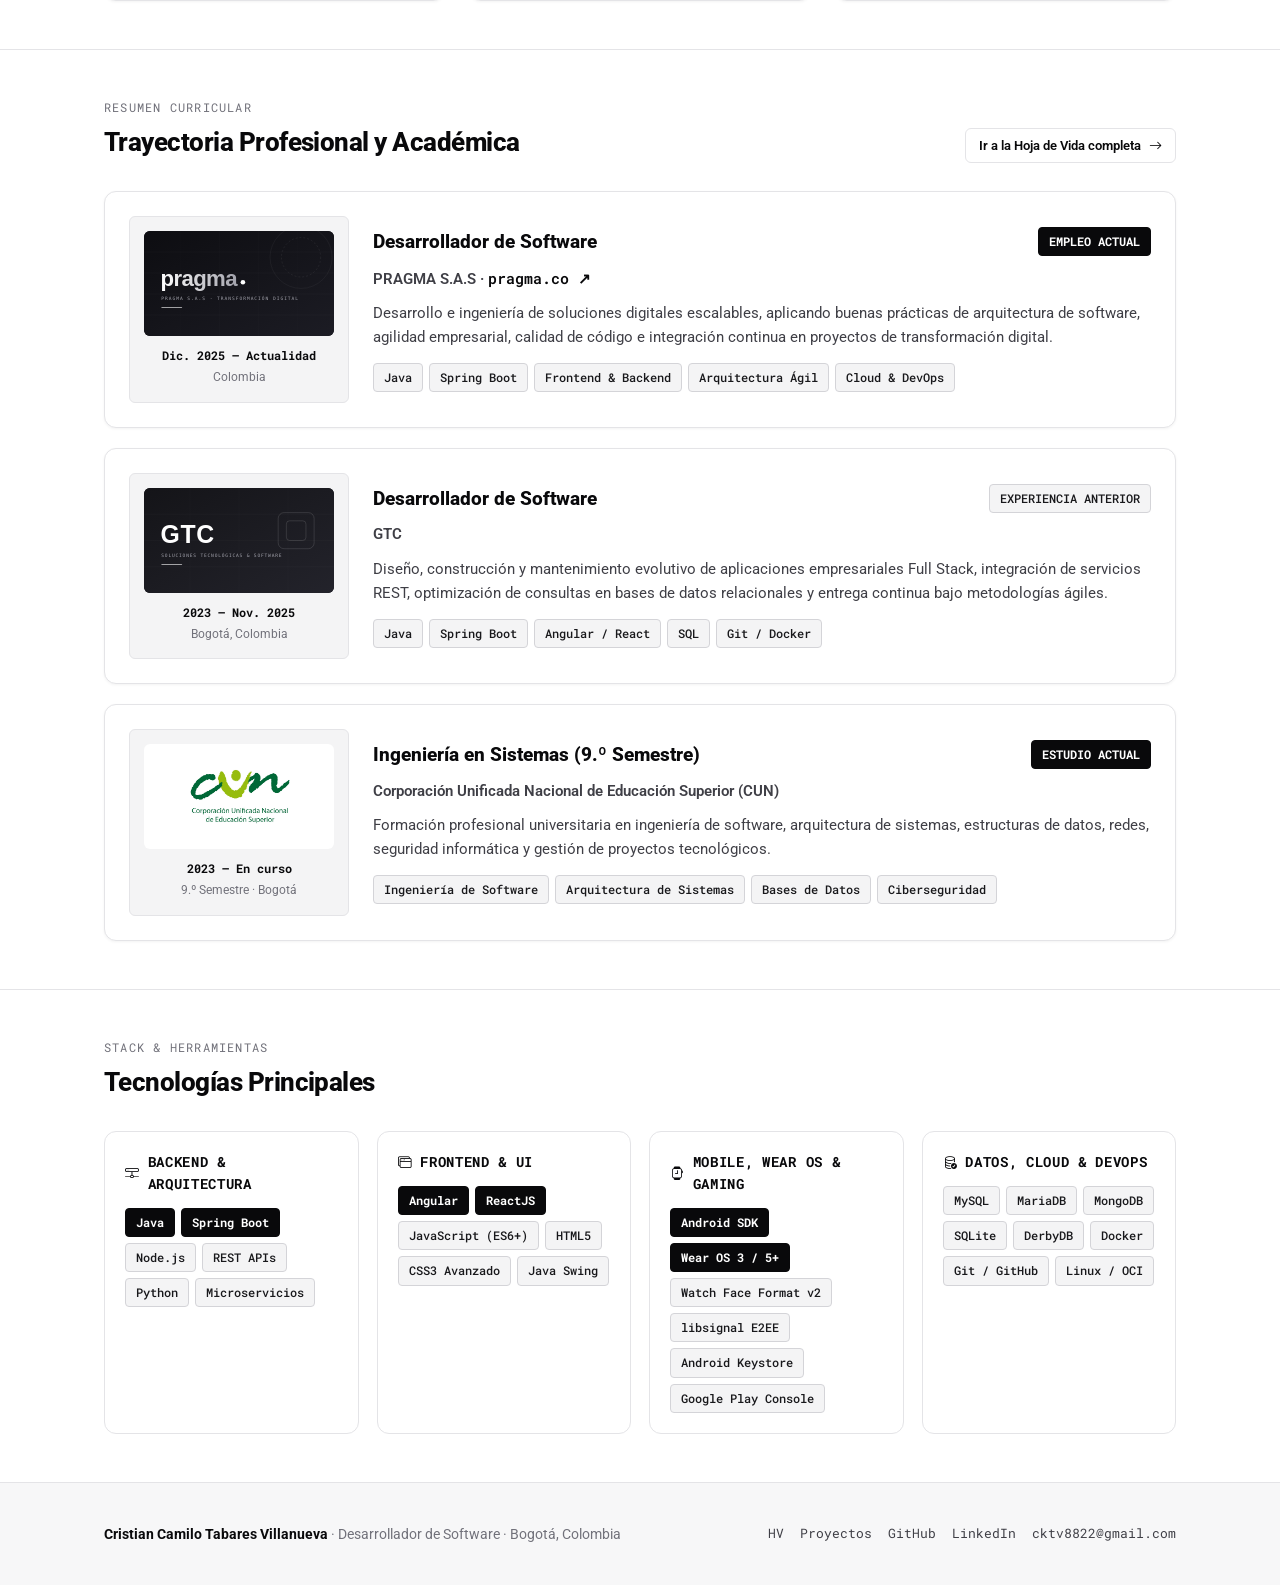
==== commit bba24588: "feat: rediseño profesional monocromático B&W con modo claro/oscuro automático, actualización HV (PRA" ====
--- a/index.html
+++ b/index.html
@@ -1,217 +1,421 @@
 <!DOCTYPE html>
-<html lang="en">
-    <head>
-        <meta charset="utf-8" />
-        <meta name="viewport" content="width=device-width, initial-scale=1, shrink-to-fit=no" />
-        <meta name="description" content="" />
-        <meta name="author" content="" />
-        <title>Cristian Camilo Tabares Villanueva</title>
-        <!-- Favicon-->
-        <link rel="icon" type="image/x-icon" href="assets/favicon.ico" />
-        <!-- Custom Google font-->
-        <link rel="preconnect" href="https://fonts.googleapis.com" />
-        <link rel="preconnect" href="https://fonts.gstatic.com" crossorigin />
-        <link href="https://fonts.googleapis.com/css2?family=Plus+Jakarta+Sans:wght@100;200;300;400;500;600;700;800;900&amp;display=swap" rel="stylesheet" />
-        <!-- Bootstrap icons-->
-        <link rel="stylesheet" href="https://cdn.jsdelivr.net/npm/bootstrap-icons@1.11.1/font/bootstrap-icons.css">
-        <!-- Core theme CSS (includes Bootstrap)-->
-        <link href="css/styles.css" rel="stylesheet" />
-    </head>
-    <body class="d-flex flex-column h-100">
-        <main class="flex-shrink-0">
-            <!-- Navigation-->
-            <nav class="navbar navbar-expand-lg navbar-light bg-white py-3">
-                <div class="container px-5">
-                    <a class="navbar-brand" href="index.html"><span class="fw-bolder text-primary">CCTV</span></a>
-                    <button class="navbar-toggler" type="button" data-bs-toggle="collapse" data-bs-target="#navbarSupportedContent" aria-controls="navbarSupportedContent" aria-expanded="false" aria-label="Toggle navigation"><span class="navbar-toggler-icon"></span></button>
-                    <div class="collapse navbar-collapse" id="navbarSupportedContent">
-                        <ul class="navbar-nav ms-auto mb-2 mb-lg-0 small fw-bolder">
-                            <li class="nav-item"><a class="nav-link" href="index.html">Inicio</a></li>
-                            <li class="nav-item"><a class="nav-link" href="resume.html">Conóceme</a></li>
-                            <li class="nav-item"><a class="nav-link" href="projects.html">Proyectos</a></li>
-                            <li class="nav-item"><a class="nav-link" href="contact.html">Contacto</a></li>
-                        </ul>
-                    </div>
+<html lang="es">
+
+<head>
+  <meta charset="utf-8" />
+  <meta name="viewport" content="width=device-width, initial-scale=1" />
+  <meta name="description" content="Portafolio profesional y Hoja de Vida (HV) de Cristian Camilo Tabares Villanueva — Desarrollador de Software Full Stack, Java, Spring Boot, Angular, React y Wear OS / Android." />
+  <meta name="author" content="Cristian Camilo Tabares Villanueva" />
+  <title>Cristian Camilo Tabares Villanueva · Desarrollador de Software | Portafolio &amp; HV</title>
+  <link rel="icon" type="image/x-icon" href="assets/favicon.ico" />
+  <!-- Google Fonts: Roboto & Roboto Mono -->
+  <link rel="preconnect" href="https://fonts.googleapis.com" />
+  <link rel="preconnect" href="https://fonts.gstatic.com" crossorigin />
+  <link href="https://fonts.googleapis.com/css2?family=Roboto+Mono:wght@400;500;600;700&amp;family=Roboto:wght@300;400;500;700;900&amp;display=swap" rel="stylesheet" />
+  <!-- Bootstrap Icons -->
+  <link rel="stylesheet" href="https://cdn.jsdelivr.net/npm/bootstrap-icons@1.11.3/font/bootstrap-icons.min.css" />
+  <!-- Main Stylesheet -->
+  <link href="css/styles.css" rel="stylesheet" />
+</head>
+
+<body>
+  <!-- Top Navigation -->
+  <header class="site-header">
+    <div class="container-dev navbar-dev">
+      <a class="brand-dev" href="index.html">
+        <span class="brand-mark">CCTV</span>
+        <span class="brand-name">Cristian Camilo Tabares</span>
+      </a>
+
+      <ul class="nav-links-dev" data-nav-list>
+        <li><a class="active" href="index.html"><i class="bi bi-terminal"></i> Inicio</a></li>
+        <li><a href="resume.html"><i class="bi bi-file-earmark-person"></i> Hoja de Vida (HV)</a></li>
+        <li><a href="projects.html"><i class="bi bi-code-square"></i> Proyectos</a></li>
+        <li><a href="contact.html"><i class="bi bi-envelope"></i> Contacto</a></li>
+      </ul>
+
+      <div class="nav-actions">
+        <button type="button" class="theme-toggle-btn" data-theme-toggle aria-label="Cambiar tema">
+          <i class="bi bi-circle-half"></i> <span>Auto</span>
+        </button>
+        <button type="button" class="mobile-menu-btn" data-mobile-toggle aria-label="Menú">
+          <i class="bi bi-list"></i>
+        </button>
+      </div>
+    </div>
+  </header>
+
+  <main>
+    <!-- Hero Section -->
+    <section class="hero-section">
+      <div class="container-dev">
+        <div class="hero-grid">
+          <div>
+            <div class="status-pill">
+              <span class="status-dot"></span>
+              <span>Actualmente en <strong>PRAGMA S.A.S</strong> &middot; Ing. de Sistemas (9.º Semestre - CUN)</span>
+            </div>
+            <h1 class="hero-title">Cristian Camilo Tabares Villanueva</h1>
+            <div class="hero-subtitle">Software Developer &middot; Full Stack (Java / Spring Boot / Angular / React) &amp; Wear OS / Android</div>
+            <p class="hero-bio">
+              Desarrollador de software con más de 10 años de trayectoria construyendo soluciones digitales de alto impacto en entornos empresariales, web y dispositivos móviles/vestibles (Wear OS &amp; Android). Especializado en arquitecturas Backend con <strong>Java y Spring Boot</strong>, interfaces modernas con <strong>Angular, ReactJS, HTML5, CSS3 y JavaScript</strong>, bases de datos relacionales/NoSQL y publicación oficial en <strong>Google Play Console</strong>.
+            </p>
+
+            <div class="hero-actions">
+              <a class="btn-dev btn-dev-primary" href="resume.html">
+                <i class="bi bi-file-earmark-text"></i> Ver Hoja de Vida (HV)
+              </a>
+              <a class="btn-dev btn-dev-outline" href="projects.html">
+                <i class="bi bi-grid-1x2"></i> Explorar Proyectos
+              </a>
+              <a class="btn-dev btn-dev-outline" href="https://1drv.ms/b/s!Aqe6iUZoCYlJgaxZl3pTn57XCSZ7gA?e=4d9zEa" target="_blank" rel="noopener">
+                <i class="bi bi-download"></i> Descargar HV (PDF)
+              </a>
+            </div>
+
+            <div class="social-row">
+              <a class="social-link" href="https://github.com/soycamiloypunto" target="_blank" rel="noopener">
+                <i class="bi bi-github"></i> github.com/soycamiloypunto
+              </a>
+              <a class="social-link" href="https://www.linkedin.com/in/soycamiloypunto/" target="_blank" rel="noopener">
+                <i class="bi bi-linkedin"></i> linkedin.com/in/soycamiloypunto
+              </a>
+              <a class="social-link" href="https://x.com/soycamiloypunto" target="_blank" rel="noopener">
+                <i class="bi bi-twitter-x"></i> @soycamiloypunto
+              </a>
+              <a class="social-link" href="mailto:cktv8822@gmail.com">
+                <i class="bi bi-envelope-fill"></i> cktv8822@gmail.com
+              </a>
+            </div>
+          </div>
+
+          <div>
+            <div class="profile-frame">
+              <img src="assets/profile.jpg" alt="Cristian Camilo Tabares Villanueva" />
+            </div>
+          </div>
+        </div>
+
+        <!-- Executive Stats Bar -->
+        <div class="stats-bar">
+          <div class="stat-card">
+            <div class="stat-value">+10 Años</div>
+            <div class="stat-label">Experiencia en Desarrollo &amp; TI</div>
+          </div>
+          <div class="stat-card">
+            <div class="stat-value">PRAGMA S.A.S</div>
+            <div class="stat-label">Rol Actual (Dic. 2025 – Presente)</div>
+          </div>
+          <div class="stat-card">
+            <div class="stat-value">9.º Semestre</div>
+            <div class="stat-label">Ingeniería en Sistemas (CUN)</div>
+          </div>
+          <div class="stat-card">
+            <div class="stat-value">Full Stack &amp; Wear OS</div>
+            <div class="stat-label">Java · Spring Boot · React · Android</div>
+          </div>
+        </div>
+      </div>
+    </section>
+
+    <!-- Active Projects Snapshot (Google Play Console & Open Source) -->
+    <section class="section-dev">
+      <div class="container-dev">
+        <div class="section-header-dev">
+          <div>
+            <div class="section-kicker">Desarrollo Activo &middot; Google Play &amp; Open Source</div>
+            <h2 class="section-title">Proyectos en Desarrollo Actual</h2>
+          </div>
+          <a class="btn-dev btn-dev-outline btn-dev-sm" href="projects.html">
+            Ver todos los proyectos (10) <i class="bi bi-arrow-right"></i>
+          </a>
+        </div>
+
+        <div class="projects-grid">
+          <!-- WearOSignal -->
+          <article class="project-card">
+            <div class="project-thumb">
+              <img class="main-img" src="assets/wearosignal_banner.svg" alt="WearOSignal para Wear OS" />
+              <span class="project-status-badge">EN DESARROLLO &middot; WEAR OS</span>
+              <div class="project-icon-float">
+                <img src="assets/wearosignal_icon.png" alt="Icono WearOSignal" />
+              </div>
+            </div>
+            <div class="project-content">
+              <div class="project-meta">Java / Kotlin &middot; libsignal-android &middot; Wear OS 3+</div>
+              <h3 class="project-title">WearOSignal</h3>
+              <p class="project-desc">
+                Cliente independiente y open source de Signal para relojes inteligentes Wear OS (Galaxy Watch 4+). Conexión directa cifrada E2EE sin servidores intermedios, notas de voz AAC/M4A con ondas en tiempo real y Android Keystore AES/GCM 256-bit.
+              </p>
+              <div class="project-footer">
+                <div class="project-links">
+                  <a class="btn-dev btn-dev-primary btn-dev-sm" href="https://soycamiloypunto.github.io/wearosignal/" target="_blank" rel="noopener">
+                    <i class="bi bi-globe"></i> Sitio Oficial
+                  </a>
+                  <a class="btn-dev btn-dev-outline btn-dev-sm" href="https://github.com/soycamiloypunto/wearosignal" target="_blank" rel="noopener">
+                    <i class="bi bi-github"></i> Código
+                  </a>
+                  <a class="btn-dev btn-dev-outline btn-dev-sm" href="https://soycamiloypunto.github.io/wearosignal/#privacy" target="_blank" rel="noopener">
+                    <i class="bi bi-shield-check"></i> Privacidad
+                  </a>
                 </div>
-            </nav>
-            <!-- Header-->
-            <header class="py-5">
-                <div class="container ">
-                    <div class="row">
-                        <div class="col">
-                            <!-- Header text content-->
-                            <div class="text-center text-xxl-start">
-                                <div class="badge bg-gradient-primary-to-secondary text-white mb-4"><div class="text-uppercase">Lógico &middot; Creativo &middot; Resolutivo</div></div>
-                                <div class="fs-3 fw-light text-muted">Programador</div>
-                                <h1 class="display-4 fw-bolder mb-5"><span class="text-gradient d-inline">Construyendo soluciones digitales de calidad, una línea de código a la vez.</span></h1>
-                                <div class="d-grid gap-3 d-sm-flex justify-content-sm-center justify-content-xxl-start mb-3">
-                                    <a class="btn btn-primary btn-lg px-5 py-3 me-sm-3 fs-6 fw-bolder" href="resume.html">Conóceme</a>
-                                    <a class="btn btn-outline-dark btn-lg px-5 py-3 fs-6 fw-bolder" href="projects.html">Proyectos</a>
-                                </div>
-                            </div>
-                        </div>
-                        <div class="col">
-                            <!-- Header profile picture-->
-                            <div class="d-flex justify-content-center">
-                                <div class="profile bg-gradient-primary-to-secondary">
-                                    <!-- TIP: For best results, use a photo with a transparent background like the demo example below-->
-                                    <!-- Watch a tutorial on how to do this on YouTube (link)-->
-                                    <img class="profile-img" src="./assets/profile.png" alt="..." />
-                                    <div class="dots-1">
-                                        <!-- SVG Dots-->
-                                        <svg version="1.1" xmlns="http://www.w3.org/2000/svg" xmlns:xlink="http://www.w3.org/1999/xlink" x="0px" y="0px" viewBox="0 0 191.6 1215.4" style="enable-background: new 0 0 191.6 1215.4" xml:space="preserve">
-                                            <g transform="translate(0.000000,1280.000000) scale(0.100000,-0.100000)">
-                                                <path d="M227.7,12788.6c-105-35-200-141-222-248c-43-206,163-412,369-369c155,32,275,190,260,339c-11,105-90,213-190,262        C383.7,12801.6,289.7,12808.6,227.7,12788.6z"></path>
-                                                <path d="M1507.7,12788.6c-151-50-253-216-222-362c25-119,136-230,254-255c194-41,395,142,375,339c-11,105-90,213-190,262        C1663.7,12801.6,1569.7,12808.6,1507.7,12788.6z"></path>
-                                                <path d="M227.7,11508.6c-105-35-200-141-222-248c-43-206,163-412,369-369c155,32,275,190,260,339c-11,105-90,213-190,262        C383.7,11521.6,289.7,11528.6,227.7,11508.6z"></path>
-                                                <path d="M1507.7,11508.6c-151-50-253-216-222-362c25-119,136-230,254-255c194-41,395,142,375,339c-11,105-90,213-190,262        C1663.7,11521.6,1569.7,11528.6,1507.7,11508.6z"></path>
-                                                <path d="M227.7,10228.6c-105-35-200-141-222-248c-43-206,163-412,369-369c155,32,275,190,260,339c-11,105-90,213-190,262        C383.7,10241.6,289.7,10248.6,227.7,10228.6z"></path>
-                                                <path d="M1507.7,10228.6c-105-35-200-141-222-248c-43-206,163-412,369-369c155,32,275,190,260,339c-11,105-90,213-190,262        C1663.7,10241.6,1569.7,10248.6,1507.7,10228.6z"></path>
-                                                <path d="M227.7,8948.6c-105-35-200-141-222-248c-43-206,163-412,369-369c155,32,275,190,260,339c-11,105-90,213-190,262        C383.7,8961.6,289.7,8968.6,227.7,8948.6z"></path>
-                                                <path d="M1507.7,8948.6c-105-35-200-141-222-248c-43-206,163-412,369-369c155,32,275,190,260,339c-11,105-90,213-190,262        C1663.7,8961.6,1569.7,8968.6,1507.7,8948.6z"></path>
-                                                <path d="M227.7,7668.6c-105-35-200-141-222-248c-43-206,163-412,369-369c155,32,275,190,260,339c-11,105-90,213-190,262        C383.7,7681.6,289.7,7688.6,227.7,7668.6z"></path>
-                                                <path d="M1507.7,7668.6c-105-35-200-141-222-248c-43-206,163-412,369-369c155,32,275,190,260,339c-11,105-90,213-190,262        C1663.7,7681.6,1569.7,7688.6,1507.7,7668.6z"></path>
-                                                <path d="M227.7,6388.6c-105-35-200-141-222-248c-43-206,163-412,369-369c155,32,275,190,260,339c-11,105-90,213-190,262        C383.7,6401.6,289.7,6408.6,227.7,6388.6z"></path>
-                                                <path d="M1507.7,6388.6c-105-35-200-141-222-248c-43-206,163-412,369-369c155,32,275,190,260,339c-11,105-90,213-190,262        C1663.7,6401.6,1569.7,6408.6,1507.7,6388.6z"></path>
-                                                <path d="M227.7,5108.6c-105-35-200-141-222-248c-43-206,163-412,369-369c155,32,275,190,260,339c-11,105-90,213-190,262        C383.7,5121.6,289.7,5128.6,227.7,5108.6z"></path>
-                                                <path d="M1507.7,5108.6c-105-35-200-141-222-248c-43-206,163-412,369-369c155,32,275,190,260,339c-11,105-90,213-190,262        C1663.7,5121.6,1569.7,5128.6,1507.7,5108.6z"></path>
-                                                <path d="M227.7,3828.6c-105-35-200-141-222-248c-43-206,163-412,369-369c155,32,275,190,260,339c-11,105-90,213-190,262        C383.7,3841.6,289.7,3848.6,227.7,3828.6z"></path>
-                                                <path d="M1507.7,3828.6c-105-35-200-141-222-248c-43-206,163-412,369-369c155,32,275,190,260,339c-11,105-90,213-190,262        C1663.7,3841.6,1569.7,3848.6,1507.7,3828.6z"></path>
-                                                <path d="M227.7,2548.6c-105-35-200-141-222-248c-43-206,163-412,369-369c155,32,275,190,260,339c-11,105-90,213-190,262        C383.7,2561.6,289.7,2568.6,227.7,2548.6z"></path>
-                                                <path d="M1507.7,2548.6c-105-35-200-141-222-248c-43-206,163-412,369-369c155,32,275,190,260,339c-11,105-90,213-190,262        C1663.7,2561.6,1569.7,2568.6,1507.7,2548.6z"></path>
-                                                <path d="M227.7,1268.6c-105-35-200-141-222-248c-43-206,163-412,369-369c155,32,275,190,260,339c-11,105-90,213-190,262        C383.7,1281.6,289.7,1288.6,227.7,1268.6z"></path>
-                                                <path d="M1507.7,1268.6c-105-35-200-141-222-248c-43-206,163-412,369-369c155,32,275,190,260,339c-11,105-90,213-190,262        C1663.7,1281.6,1569.7,1288.6,1507.7,1268.6z"></path>
-                                            </g>
-                                        </svg>
-                                        <!-- END of SVG dots-->
-                                    </div>
-                                    <div class="dots-2">
-                                        <!-- SVG Dots-->
-                                        <svg version="1.1" xmlns="http://www.w3.org/2000/svg" xmlns:xlink="http://www.w3.org/1999/xlink" x="0px" y="0px" viewBox="0 0 191.6 1215.4" style="enable-background: new 0 0 191.6 1215.4" xml:space="preserve">
-                                            <g transform="translate(0.000000,1280.000000) scale(0.100000,-0.100000)">
-                                                <path d="M227.7,12788.6c-105-35-200-141-222-248c-43-206,163-412,369-369c155,32,275,190,260,339c-11,105-90,213-190,262        C383.7,12801.6,289.7,12808.6,227.7,12788.6z"></path>
-                                                <path d="M1507.7,12788.6c-151-50-253-216-222-362c25-119,136-230,254-255c194-41,395,142,375,339c-11,105-90,213-190,262        C1663.7,12801.6,1569.7,12808.6,1507.7,12788.6z"></path>
-                                                <path d="M227.7,11508.6c-105-35-200-141-222-248c-43-206,163-412,369-369c155,32,275,190,260,339c-11,105-90,213-190,262        C383.7,11521.6,289.7,11528.6,227.7,11508.6z"></path>
-                                                <path d="M1507.7,11508.6c-151-50-253-216-222-362c25-119,136-230,254-255c194-41,395,142,375,339c-11,105-90,213-190,262        C1663.7,11521.6,1569.7,11528.6,1507.7,11508.6z"></path>
-                                                <path d="M227.7,10228.6c-105-35-200-141-222-248c-43-206,163-412,369-369c155,32,275,190,260,339c-11,105-90,213-190,262        C383.7,10241.6,289.7,10248.6,227.7,10228.6z"></path>
-                                                <path d="M1507.7,10228.6c-105-35-200-141-222-248c-43-206,163-412,369-369c155,32,275,190,260,339c-11,105-90,213-190,262        C1663.7,10241.6,1569.7,10248.6,1507.7,10228.6z"></path>
-                                                <path d="M227.7,8948.6c-105-35-200-141-222-248c-43-206,163-412,369-369c155,32,275,190,260,339c-11,105-90,213-190,262        C383.7,8961.6,289.7,8968.6,227.7,8948.6z"></path>
-                                                <path d="M1507.7,8948.6c-105-35-200-141-222-248c-43-206,163-412,369-369c155,32,275,190,260,339c-11,105-90,213-190,262        C1663.7,8961.6,1569.7,8968.6,1507.7,8948.6z"></path>
-                                                <path d="M227.7,7668.6c-105-35-200-141-222-248c-43-206,163-412,369-369c155,32,275,190,260,339c-11,105-90,213-190,262        C383.7,7681.6,289.7,7688.6,227.7,7668.6z"></path>
-                                                <path d="M1507.7,7668.6c-105-35-200-141-222-248c-43-206,163-412,369-369c155,32,275,190,260,339c-11,105-90,213-190,262        C1663.7,7681.6,1569.7,7688.6,1507.7,7668.6z"></path>
-                                                <path d="M227.7,6388.6c-105-35-200-141-222-248c-43-206,163-412,369-369c155,32,275,190,260,339c-11,105-90,213-190,262        C383.7,6401.6,289.7,6408.6,227.7,6388.6z"></path>
-                                                <path d="M1507.7,6388.6c-105-35-200-141-222-248c-43-206,163-412,369-369c155,32,275,190,260,339c-11,105-90,213-190,262        C1663.7,6401.6,1569.7,6408.6,1507.7,6388.6z"></path>
-                                                <path d="M227.7,5108.6c-105-35-200-141-222-248c-43-206,163-412,369-369c155,32,275,190,260,339c-11,105-90,213-190,262        C383.7,5121.6,289.7,5128.6,227.7,5108.6z"></path>
-                                                <path d="M1507.7,5108.6c-105-35-200-141-222-248c-43-206,163-412,369-369c155,32,275,190,260,339c-11,105-90,213-190,262        C1663.7,5121.6,1569.7,5128.6,1507.7,5108.6z"></path>
-                                                <path d="M227.7,3828.6c-105-35-200-141-222-248c-43-206,163-412,369-369c155,32,275,190,260,339c-11,105-90,213-190,262        C383.7,3841.6,289.7,3848.6,227.7,3828.6z"></path>
-                                                <path d="M1507.7,3828.6c-105-35-200-141-222-248c-43-206,163-412,369-369c155,32,275,190,260,339c-11,105-90,213-190,262        C1663.7,3841.6,1569.7,3848.6,1507.7,3828.6z"></path>
-                                                <path d="M227.7,2548.6c-105-35-200-141-222-248c-43-206,163-412,369-369c155,32,275,190,260,339c-11,105-90,213-190,262        C383.7,2561.6,289.7,2568.6,227.7,2548.6z"></path>
-                                                <path d="M1507.7,2548.6c-105-35-200-141-222-248c-43-206,163-412,369-369c155,32,275,190,260,339c-11,105-90,213-190,262        C1663.7,2561.6,1569.7,2568.6,1507.7,2548.6z"></path>
-                                                <path d="M227.7,1268.6c-105-35-200-141-222-248c-43-206,163-412,369-369c155,32,275,190,260,339c-11,105-90,213-190,262        C383.7,1281.6,289.7,1288.6,227.7,1268.6z"></path>
-                                                <path d="M1507.7,1268.6c-105-35-200-141-222-248c-43-206,163-412,369-369c155,32,275,190,260,339c-11,105-90,213-190,262        C1663.7,1281.6,1569.7,1288.6,1507.7,1268.6z"></path>
-                                            </g>
-                                        </svg>
-                                        <!-- END of SVG dots-->
-                                    </div>
-                                    <div class="dots-3">
-                                        <!-- SVG Dots-->
-                                        <svg version="1.1" xmlns="http://www.w3.org/2000/svg" xmlns:xlink="http://www.w3.org/1999/xlink" x="0px" y="0px" viewBox="0 0 191.6 1215.4" style="enable-background: new 0 0 191.6 1215.4" xml:space="preserve">
-                                            <g transform="translate(0.000000,1280.000000) scale(0.100000,-0.100000)">
-                                                <path d="M227.7,12788.6c-105-35-200-141-222-248c-43-206,163-412,369-369c155,32,275,190,260,339c-11,105-90,213-190,262        C383.7,12801.6,289.7,12808.6,227.7,12788.6z"></path>
-                                                <path d="M1507.7,12788.6c-151-50-253-216-222-362c25-119,136-230,254-255c194-41,395,142,375,339c-11,105-90,213-190,262        C1663.7,12801.6,1569.7,12808.6,1507.7,12788.6z"></path>
-                                                <path d="M227.7,11508.6c-105-35-200-141-222-248c-43-206,163-412,369-369c155,32,275,190,260,339c-11,105-90,213-190,262        C383.7,11521.6,289.7,11528.6,227.7,11508.6z"></path>
-                                                <path d="M1507.7,11508.6c-151-50-253-216-222-362c25-119,136-230,254-255c194-41,395,142,375,339c-11,105-90,213-190,262        C1663.7,11521.6,1569.7,11528.6,1507.7,11508.6z"></path>
-                                                <path d="M227.7,10228.6c-105-35-200-141-222-248c-43-206,163-412,369-369c155,32,275,190,260,339c-11,105-90,213-190,262        C383.7,10241.6,289.7,10248.6,227.7,10228.6z"></path>
-                                                <path d="M1507.7,10228.6c-105-35-200-141-222-248c-43-206,163-412,369-369c155,32,275,190,260,339c-11,105-90,213-190,262        C1663.7,10241.6,1569.7,10248.6,1507.7,10228.6z"></path>
-                                                <path d="M227.7,8948.6c-105-35-200-141-222-248c-43-206,163-412,369-369c155,32,275,190,260,339c-11,105-90,213-190,262        C383.7,8961.6,289.7,8968.6,227.7,8948.6z"></path>
-                                                <path d="M1507.7,8948.6c-105-35-200-141-222-248c-43-206,163-412,369-369c155,32,275,190,260,339c-11,105-90,213-190,262        C1663.7,8961.6,1569.7,8968.6,1507.7,8948.6z"></path>
-                                                <path d="M227.7,7668.6c-105-35-200-141-222-248c-43-206,163-412,369-369c155,32,275,190,260,339c-11,105-90,213-190,262        C383.7,7681.6,289.7,7688.6,227.7,7668.6z"></path>
-                                                <path d="M1507.7,7668.6c-105-35-200-141-222-248c-43-206,163-412,369-369c155,32,275,190,260,339c-11,105-90,213-190,262        C1663.7,7681.6,1569.7,7688.6,1507.7,7668.6z"></path>
-                                                <path d="M227.7,6388.6c-105-35-200-141-222-248c-43-206,163-412,369-369c155,32,275,190,260,339c-11,105-90,213-190,262        C383.7,6401.6,289.7,6408.6,227.7,6388.6z"></path>
-                                                <path d="M1507.7,6388.6c-105-35-200-141-222-248c-43-206,163-412,369-369c155,32,275,190,260,339c-11,105-90,213-190,262        C1663.7,6401.6,1569.7,6408.6,1507.7,6388.6z"></path>
-                                                <path d="M227.7,5108.6c-105-35-200-141-222-248c-43-206,163-412,369-369c155,32,275,190,260,339c-11,105-90,213-190,262        C383.7,5121.6,289.7,5128.6,227.7,5108.6z"></path>
-                                                <path d="M1507.7,5108.6c-105-35-200-141-222-248c-43-206,163-412,369-369c155,32,275,190,260,339c-11,105-90,213-190,262        C1663.7,5121.6,1569.7,5128.6,1507.7,5108.6z"></path>
-                                                <path d="M227.7,3828.6c-105-35-200-141-222-248c-43-206,163-412,369-369c155,32,275,190,260,339c-11,105-90,213-190,262        C383.7,3841.6,289.7,3848.6,227.7,3828.6z"></path>
-                                                <path d="M1507.7,3828.6c-105-35-200-141-222-248c-43-206,163-412,369-369c155,32,275,190,260,339c-11,105-90,213-190,262        C1663.7,3841.6,1569.7,3848.6,1507.7,3828.6z"></path>
-                                                <path d="M227.7,2548.6c-105-35-200-141-222-248c-43-206,163-412,369-369c155,32,275,190,260,339c-11,105-90,213-190,262        C383.7,2561.6,289.7,2568.6,227.7,2548.6z"></path>
-                                                <path d="M1507.7,2548.6c-105-35-200-141-222-248c-43-206,163-412,369-369c155,32,275,190,260,339c-11,105-90,213-190,262        C1663.7,2561.6,1569.7,2568.6,1507.7,2548.6z"></path>
-                                                <path d="M227.7,1268.6c-105-35-200-141-222-248c-43-206,163-412,369-369c155,32,275,190,260,339c-11,105-90,213-190,262        C383.7,1281.6,289.7,1288.6,227.7,1268.6z"></path>
-                                                <path d="M1507.7,1268.6c-105-35-200-141-222-248c-43-206,163-412,369-369c155,32,275,190,260,339c-11,105-90,213-190,262        C1663.7,1281.6,1569.7,1288.6,1507.7,1268.6z"></path>
-                                            </g>
-                                        </svg>
-                                        <!-- END of SVG dots-->
-                                    </div>
-                                    <div class="dots-4">
-                                        <!-- SVG Dots-->
-                                        <svg version="1.1" xmlns="http://www.w3.org/2000/svg" xmlns:xlink="http://www.w3.org/1999/xlink" x="0px" y="0px" viewBox="0 0 191.6 1215.4" style="enable-background: new 0 0 191.6 1215.4" xml:space="preserve">
-                                            <g transform="translate(0.000000,1280.000000) scale(0.100000,-0.100000)">
-                                                <path d="M227.7,12788.6c-105-35-200-141-222-248c-43-206,163-412,369-369c155,32,275,190,260,339c-11,105-90,213-190,262        C383.7,12801.6,289.7,12808.6,227.7,12788.6z"></path>
-                                                <path d="M1507.7,12788.6c-151-50-253-216-222-362c25-119,136-230,254-255c194-41,395,142,375,339c-11,105-90,213-190,262        C1663.7,12801.6,1569.7,12808.6,1507.7,12788.6z"></path>
-                                                <path d="M227.7,11508.6c-105-35-200-141-222-248c-43-206,163-412,369-369c155,32,275,190,260,339c-11,105-90,213-190,262        C383.7,11521.6,289.7,11528.6,227.7,11508.6z"></path>
-                                                <path d="M1507.7,11508.6c-151-50-253-216-222-362c25-119,136-230,254-255c194-41,395,142,375,339c-11,105-90,213-190,262        C1663.7,11521.6,1569.7,11528.6,1507.7,11508.6z"></path>
-                                                <path d="M227.7,10228.6c-105-35-200-141-222-248c-43-206,163-412,369-369c155,32,275,190,260,339c-11,105-90,213-190,262        C383.7,10241.6,289.7,10248.6,227.7,10228.6z"></path>
-                                                <path d="M1507.7,10228.6c-105-35-200-141-222-248c-43-206,163-412,369-369c155,32,275,190,260,339c-11,105-90,213-190,262        C1663.7,10241.6,1569.7,10248.6,1507.7,10228.6z"></path>
-                                                <path d="M227.7,8948.6c-105-35-200-141-222-248c-43-206,163-412,369-369c155,32,275,190,260,339c-11,105-90,213-190,262        C383.7,8961.6,289.7,8968.6,227.7,8948.6z"></path>
-                                                <path d="M1507.7,8948.6c-105-35-200-141-222-248c-43-206,163-412,369-369c155,32,275,190,260,339c-11,105-90,213-190,262        C1663.7,8961.6,1569.7,8968.6,1507.7,8948.6z"></path>
-                                                <path d="M227.7,7668.6c-105-35-200-141-222-248c-43-206,163-412,369-369c155,32,275,190,260,339c-11,105-90,213-190,262        C383.7,7681.6,289.7,7688.6,227.7,7668.6z"></path>
-                                                <path d="M1507.7,7668.6c-105-35-200-141-222-248c-43-206,163-412,369-369c155,32,275,190,260,339c-11,105-90,213-190,262        C1663.7,7681.6,1569.7,7688.6,1507.7,7668.6z"></path>
-                                                <path d="M227.7,6388.6c-105-35-200-141-222-248c-43-206,163-412,369-369c155,32,275,190,260,339c-11,105-90,213-190,262        C383.7,6401.6,289.7,6408.6,227.7,6388.6z"></path>
-                                                <path d="M1507.7,6388.6c-105-35-200-141-222-248c-43-206,163-412,369-369c155,32,275,190,260,339c-11,105-90,213-190,262        C1663.7,6401.6,1569.7,6408.6,1507.7,6388.6z"></path>
-                                                <path d="M227.7,5108.6c-105-35-200-141-222-248c-43-206,163-412,369-369c155,32,275,190,260,339c-11,105-90,213-190,262        C383.7,5121.6,289.7,5128.6,227.7,5108.6z"></path>
-                                                <path d="M1507.7,5108.6c-105-35-200-141-222-248c-43-206,163-412,369-369c155,32,275,190,260,339c-11,105-90,213-190,262        C1663.7,5121.6,1569.7,5128.6,1507.7,5108.6z"></path>
-                                                <path d="M227.7,3828.6c-105-35-200-141-222-248c-43-206,163-412,369-369c155,32,275,190,260,339c-11,105-90,213-190,262        C383.7,3841.6,289.7,3848.6,227.7,3828.6z"></path>
-                                                <path d="M1507.7,3828.6c-105-35-200-141-222-248c-43-206,163-412,369-369c155,32,275,190,260,339c-11,105-90,213-190,262        C1663.7,3841.6,1569.7,3848.6,1507.7,3828.6z"></path>
-                                                <path d="M227.7,2548.6c-105-35-200-141-222-248c-43-206,163-412,369-369c155,32,275,190,260,339c-11,105-90,213-190,262        C383.7,2561.6,289.7,2568.6,227.7,2548.6z"></path>
-                                                <path d="M1507.7,2548.6c-105-35-200-141-222-248c-43-206,163-412,369-369c155,32,275,190,260,339c-11,105-90,213-190,262        C1663.7,2561.6,1569.7,2568.6,1507.7,2548.6z"></path>
-                                                <path d="M227.7,1268.6c-105-35-200-141-222-248c-43-206,163-412,369-369c155,32,275,190,260,339c-11,105-90,213-190,262        C383.7,1281.6,289.7,1288.6,227.7,1268.6z"></path>
-                                                <path d="M1507.7,1268.6c-105-35-200-141-222-248c-43-206,163-412,369-369c155,32,275,190,260,339c-11,105-90,213-190,262        C1663.7,1281.6,1569.7,1288.6,1507.7,1268.6z"></path>
-                                            </g>
-                                        </svg>
-                                        <!-- END of SVG dots-->
-                                    </div>
-                                </div>
-                            </div>
-                        </div>
-                    </div>
+              </div>
+            </div>
+          </article>
+
+          <!-- Weather Land Watch Face -->
+          <article class="project-card">
+            <div class="project-thumb">
+              <img class="main-img" src="assets/weatherland_banner.png" alt="Weather Land Realistic AMOLED Watch Face" />
+              <span class="project-status-badge">EN DESARROLLO &middot; WFF v2</span>
+              <div class="project-icon-float">
+                <img src="assets/weatherland_icon.png" alt="Icono Weather Land" />
+              </div>
+            </div>
+            <div class="project-content">
+              <div class="project-meta">Watch Face Format v2 &middot; XML Declarativo &middot; Wear OS 5+</div>
+              <h3 class="project-title">Weather Land — AMOLED Watch Face</h3>
+              <p class="project-desc">
+                Carátula fotorrealista para Wear OS 5+ sobre negro puro AMOLED. Clima dinámico en tiempo real, cálculo astronómico de fase lunar real, tormenta eléctrica, lluvia y condensación sobre el cristal con modo AOD optimizado.
+              </p>
+              <div class="project-footer">
+                <div class="project-links">
+                  <a class="btn-dev btn-dev-primary btn-dev-sm" href="https://soycamiloypunto.github.io/watchface_weater/" target="_blank" rel="noopener">
+                    <i class="bi bi-smartwatch"></i> Simulador
+                  </a>
+                  <a class="btn-dev btn-dev-outline btn-dev-sm" href="https://github.com/soycamiloypunto/watchface_weater" target="_blank" rel="noopener">
+                    <i class="bi bi-github"></i> Repo
+                  </a>
+                  <a class="btn-dev btn-dev-outline btn-dev-sm" href="https://soycamiloypunto.github.io/watchface_weater/privacy.html" target="_blank" rel="noopener">
+                    <i class="bi bi-shield-check"></i> Privacidad
+                  </a>
                 </div>
-            </header>
-            <!-- About Section-->
-            <section class="bg-light py-5">
-                <div class="container px-5">
-                    <div class="row gx-5 justify-content-center">
-                        <div class="col-xxl-8">
-                            <div class="text-center my-5">
-                                <h2 class="display-5 fw-bolder"><span class="text-gradient d-inline">Mi nombre es Cristian Camilo Tabares Villanueva, </span></h2>
-                                <p class="text-muted">Programador con más de 9 años de experiencia en Java y SpringBoot, con un fuerte conocimiento de HTML, CSS y JavaScript, con una sólida formación académica y profesional. He desarrollado habilidades y experiencia en el desarrollo de software Backend y Frontend. Actualmente estoy reforzando mis conocimientos de ReactJS y Angular para seguir siendo un profesional competitivo en la industria, además, tengo conocimientos en agilidad empresarial y comunicación asertiva, lo que me permite trabajar de manera eficiente y efectiva en equipo.</p>
-                                <div class="d-flex justify-content-center fs-2 gap-4">
-                                    <a class="text-gradient" href="https://twitter.com/criscakun"><i class="bi bi-twitter-x"></i></a>
-                                    <a class="text-gradient" href="https://www.linkedin.com/in/soycamiloypunto/"><i class="bi bi-linkedin"></i></a>
-                                    <a class="text-gradient" href="https://github.com/soycamiloypunto"><i class="bi bi-github"></i></a>
-                                </div>
-                            </div>
-                        </div>
-                    </div>
+              </div>
+            </div>
+          </article>
+
+          <!-- Orión's Journey -->
+          <article class="project-card">
+            <div class="project-thumb">
+              <img class="main-img" src="assets/orion_menu.png" alt="Orión's Journey Videojuego" />
+              <span class="project-status-badge">EN DESARROLLO &middot; GAME</span>
+              <div class="project-icon-float">
+                <img src="assets/orion_icon.png" alt="Icono Orión's Journey" />
+              </div>
+            </div>
+            <div class="project-content">
+              <div class="project-meta">Multiplataforma / Android &middot; Cloud Levels &middot; Arcade</div>
+              <h3 class="project-title">Orión's Journey</h3>
+              <p class="project-desc">
+                Videojuego arcade retro-futurista de plataformas gravitacionales y balísticas. Incluye campaña con cinemáticas, físicas de precisión y el editor integrado <em>Orions Maker</em> para diseñar y publicar niveles mundiales en la nube.
+              </p>
+              <div class="project-footer">
+                <div class="project-links">
+                  <a class="btn-dev btn-dev-primary btn-dev-sm" href="https://soycamiloypunto.github.io/orionsjourney_web/" target="_blank" rel="noopener">
+                    <i class="bi bi-controller"></i> Web Oficial
+                  </a>
+                  <a class="btn-dev btn-dev-outline btn-dev-sm" href="https://github.com/soycamiloypunto/orionsjourney_web" target="_blank" rel="noopener">
+                    <i class="bi bi-github"></i> Repo
+                  </a>
+                  <a class="btn-dev btn-dev-outline btn-dev-sm" href="https://soycamiloypunto.github.io/orionsjourney_web/privacy.html" target="_blank" rel="noopener">
+                    <i class="bi bi-shield-check"></i> Privacidad
+                  </a>
                 </div>
-            </section>
-        </main>
-        <!-- Footer-->
-        <footer class="bg-white py-4 mt-auto">
-            <div class="container px-5">
-                <div class="row align-items-center justify-content-between flex-column flex-sm-row">
-                    <div class="col-auto"><div class="small m-0">Copyright &copy; Cristian Camilo Tabares Villanueva 2023</div></div>
-                    <div class="col-auto">
-                        <!-- <a class="small" href="#!">Privacy</a>
-                        <span class="mx-1">&middot;</span>
-                        <a class="small" href="#!">Terms</a> -->
-                        <span class="mx-1">&middot;</span>
-                        <a class="small" href="mailto:cktv8822@gmail.com">Contáctame</a>
-                    </div>
-                </div>
-            </div>
-        </footer>
-        <!-- Bootstrap core JS-->
-        <script src="https://cdn.jsdelivr.net/npm/bootstrap@5.2.3/dist/js/bootstrap.bundle.min.js"></script>
-        <!-- Core theme JS-->
-        <script src="js/scripts.js"></script>
-    </body>
+              </div>
+            </div>
+          </article>
+        </div>
+      </div>
+    </section>
+
+    <!-- Condensed HV Summary (Experience & Education Quick Access) -->
+    <section class="section-dev">
+      <div class="container-dev">
+        <div class="section-header-dev">
+          <div>
+            <div class="section-kicker">Resumen Curricular</div>
+            <h2 class="section-title">Trayectoria Profesional y Académica</h2>
+          </div>
+          <a class="btn-dev btn-dev-outline btn-dev-sm" href="resume.html">
+            Ir a la Hoja de Vida completa <i class="bi bi-arrow-right"></i>
+          </a>
+        </div>
+
+        <div class="hv-list">
+          <!-- Pragma -->
+          <div class="hv-card">
+            <div class="hv-media">
+              <div class="hv-logo-wrap dark-logo">
+                <img src="assets/logo_pragma.svg" alt="PRAGMA S.A.S" />
+              </div>
+              <div>
+                <span class="hv-period">Dic. 2025 – Actualidad</span>
+                <div class="hv-location">Colombia</div>
+              </div>
+            </div>
+            <div class="hv-body">
+              <div class="hv-header-row">
+                <h3 class="hv-role">Desarrollador de Software</h3>
+                <span class="tag-chip tag-chip-solid">EMPLEO ACTUAL</span>
+              </div>
+              <div class="hv-company">PRAGMA S.A.S &middot; <a href="https://www.pragma.co" target="_blank" rel="noopener" class="mono">pragma.co ↗</a></div>
+              <p class="hv-desc">
+                Desarrollo e ingeniería de soluciones digitales escalables, aplicando buenas prácticas de arquitectura de software, agilidad empresarial, calidad de código e integración continua en proyectos de transformación digital.
+              </p>
+              <div class="tag-list">
+                <span class="tag-chip">Java</span>
+                <span class="tag-chip">Spring Boot</span>
+                <span class="tag-chip">Frontend &amp; Backend</span>
+                <span class="tag-chip">Arquitectura Ágil</span>
+                <span class="tag-chip">Cloud &amp; DevOps</span>
+              </div>
+            </div>
+          </div>
+
+          <!-- GTC -->
+          <div class="hv-card">
+            <div class="hv-media">
+              <div class="hv-logo-wrap dark-logo">
+                <img src="assets/logo_gtc.svg" alt="GTC" />
+              </div>
+              <div>
+                <span class="hv-period">2023 – Nov. 2025</span>
+                <div class="hv-location">Bogotá, Colombia</div>
+              </div>
+            </div>
+            <div class="hv-body">
+              <div class="hv-header-row">
+                <h3 class="hv-role">Desarrollador de Software</h3>
+                <span class="tag-chip">EXPERIENCIA ANTERIOR</span>
+              </div>
+              <div class="hv-company">GTC</div>
+              <p class="hv-desc">
+                Diseño, construcción y mantenimiento evolutivo de aplicaciones empresariales Full Stack, integración de servicios REST, optimización de consultas en bases de datos relacionales y entrega continua bajo metodologías ágiles.
+              </p>
+              <div class="tag-list">
+                <span class="tag-chip">Java</span>
+                <span class="tag-chip">Spring Boot</span>
+                <span class="tag-chip">Angular / React</span>
+                <span class="tag-chip">SQL</span>
+                <span class="tag-chip">Git / Docker</span>
+              </div>
+            </div>
+          </div>
+
+          <!-- CUN -->
+          <div class="hv-card">
+            <div class="hv-media">
+              <div class="hv-logo-wrap">
+                <img src="assets/logo_cun.jpg" alt="CUN" />
+              </div>
+              <div>
+                <span class="hv-period">2023 – En curso</span>
+                <div class="hv-location">9.º Semestre &middot; Bogotá</div>
+              </div>
+            </div>
+            <div class="hv-body">
+              <div class="hv-header-row">
+                <h3 class="hv-role">Ingeniería en Sistemas (9.º Semestre)</h3>
+                <span class="tag-chip tag-chip-solid">ESTUDIO ACTUAL</span>
+              </div>
+              <div class="hv-company">Corporación Unificada Nacional de Educación Superior (CUN)</div>
+              <p class="hv-desc">
+                Formación profesional universitaria en ingeniería de software, arquitectura de sistemas, estructuras de datos, redes, seguridad informática y gestión de proyectos tecnológicos.
+              </p>
+              <div class="tag-list">
+                <span class="tag-chip">Ingeniería de Software</span>
+                <span class="tag-chip">Arquitectura de Sistemas</span>
+                <span class="tag-chip">Bases de Datos</span>
+                <span class="tag-chip">Ciberseguridad</span>
+              </div>
+            </div>
+          </div>
+        </div>
+      </div>
+    </section>
+
+    <!-- Condensed Tech Stack -->
+    <section class="section-dev" style="border-bottom: none;">
+      <div class="container-dev">
+        <div class="section-header-dev">
+          <div>
+            <div class="section-kicker">Stack &amp; Herramientas</div>
+            <h2 class="section-title">Tecnologías Principales</h2>
+          </div>
+        </div>
+
+        <div class="skills-grid">
+          <div class="skill-box">
+            <div class="skill-box-title"><i class="bi bi-hdd-network"></i> Backend &amp; Arquitectura</div>
+            <div class="tag-list">
+              <span class="tag-chip tag-chip-solid">Java</span>
+              <span class="tag-chip tag-chip-solid">Spring Boot</span>
+              <span class="tag-chip">Node.js</span>
+              <span class="tag-chip">REST APIs</span>
+              <span class="tag-chip">Python</span>
+              <span class="tag-chip">Microservicios</span>
+            </div>
+          </div>
+
+          <div class="skill-box">
+            <div class="skill-box-title"><i class="bi bi-window-stack"></i> Frontend &amp; UI</div>
+            <div class="tag-list">
+              <span class="tag-chip tag-chip-solid">Angular</span>
+              <span class="tag-chip tag-chip-solid">ReactJS</span>
+              <span class="tag-chip">JavaScript (ES6+)</span>
+              <span class="tag-chip">HTML5</span>
+              <span class="tag-chip">CSS3 Avanzado</span>
+              <span class="tag-chip">Java Swing</span>
+            </div>
+          </div>
+
+          <div class="skill-box">
+            <div class="skill-box-title"><i class="bi bi-smartwatch"></i> Mobile, Wear OS &amp; Gaming</div>
+            <div class="tag-list">
+              <span class="tag-chip tag-chip-solid">Android SDK</span>
+              <span class="tag-chip tag-chip-solid">Wear OS 3 / 5+</span>
+              <span class="tag-chip">Watch Face Format v2</span>
+              <span class="tag-chip">libsignal E2EE</span>
+              <span class="tag-chip">Android Keystore</span>
+              <span class="tag-chip">Google Play Console</span>
+            </div>
+          </div>
+
+          <div class="skill-box">
+            <div class="skill-box-title"><i class="bi bi-database-check"></i> Datos, Cloud &amp; DevOps</div>
+            <div class="tag-list">
+              <span class="tag-chip">MySQL</span>
+              <span class="tag-chip">MariaDB</span>
+              <span class="tag-chip">MongoDB</span>
+              <span class="tag-chip">SQLite</span>
+              <span class="tag-chip">DerbyDB</span>
+              <span class="tag-chip">Docker</span>
+              <span class="tag-chip">Git / GitHub</span>
+              <span class="tag-chip">Linux / OCI</span>
+            </div>
+          </div>
+        </div>
+      </div>
+    </section>
+  </main>
+
+  <!-- Footer -->
+  <footer class="site-footer">
+    <div class="container-dev footer-inner">
+      <div>
+        <strong style="color: var(--text-primary);">Cristian Camilo Tabares Villanueva</strong> &middot; Desarrollador de Software &middot; Bogotá, Colombia
+      </div>
+      <div class="social-row">
+        <a class="social-link" href="resume.html">HV</a>
+        <a class="social-link" href="projects.html">Proyectos</a>
+        <a class="social-link" href="https://github.com/soycamiloypunto" target="_blank" rel="noopener">GitHub</a>
+        <a class="social-link" href="https://www.linkedin.com/in/soycamiloypunto/" target="_blank" rel="noopener">LinkedIn</a>
+        <a class="social-link" href="mailto:cktv8822@gmail.com">cktv8822@gmail.com</a>
+      </div>
+    </div>
+  </footer>
+
+  <script src="js/scripts.js"></script>
+</body>
+
 </html>
--- a/css/styles.css
+++ b/css/styles.css
@@ -0,0 +1,1026 @@
+/* ==========================================================================
+   CRISTIAN CAMILO TABARES VILLANUEVA — DEVELOPER PORTFOLIO & HV
+   Monochrome Black & White Design System · Auto Light/Dark Mode · Roboto
+   ========================================================================== */
+
+:root {
+  --bg-primary: #ffffff;
+  --bg-secondary: #f7f7f8;
+  --bg-tertiary: #efeff1;
+  --bg-card: #ffffff;
+  --bg-glass: rgba(255, 255, 255, 0.86);
+  --text-primary: #09090b;
+  --text-secondary: #3f3f46;
+  --text-muted: #71717a;
+  --border-color: #e4e4e7;
+  --border-strong: #18181b;
+  --accent-bg: #09090b;
+  --accent-text: #ffffff;
+  --accent-hover: #27272a;
+  --badge-bg: #f4f4f5;
+  --badge-border: #d4d4d8;
+  --badge-text: #18181b;
+  --status-active-bg: #09090b;
+  --status-active-text: #ffffff;
+  --notice-bg: #f8f8f9;
+  --notice-border: #27272a;
+  --shadow-sm: 0 1px 3px rgba(0, 0, 0, 0.05);
+  --shadow-md: 0 8px 24px rgba(0, 0, 0, 0.06);
+  --shadow-lg: 0 16px 36px rgba(0, 0, 0, 0.1);
+  --logo-card-bg: #f4f4f5;
+  --radius-sm: 6px;
+  --radius-md: 12px;
+  --radius-lg: 16px;
+  --font-sans: 'Roboto', -apple-system, BlinkMacSystemFont, 'Segoe UI', sans-serif;
+  --font-mono: 'Roboto Mono', ui-monospace, SFMono-Regular, Menlo, Monaco, Consolas, monospace;
+}
+
+/* Automatic Dark Mode via Browser / OS Preference */
+@media (prefers-color-scheme: dark) {
+  :root:not([data-theme="light"]) {
+    --bg-primary: #09090b;
+    --bg-secondary: #111114;
+    --bg-tertiary: #18181c;
+    --bg-card: #121216;
+    --bg-glass: rgba(9, 9, 11, 0.86);
+    --text-primary: #fafafa;
+    --text-secondary: #d4d4d8;
+    --text-muted: #a1a1aa;
+    --border-color: #27272a;
+    --border-strong: #fafafa;
+    --accent-bg: #fafafa;
+    --accent-text: #09090b;
+    --accent-hover: #e4e4e7;
+    --badge-bg: #18181c;
+    --badge-border: #3f3f46;
+    --badge-text: #e4e4e7;
+    --status-active-bg: #fafafa;
+    --status-active-text: #09090b;
+    --notice-bg: #141418;
+    --notice-border: #e4e4e7;
+    --shadow-sm: 0 1px 3px rgba(0, 0, 0, 0.4);
+    --shadow-md: 0 8px 24px rgba(0, 0, 0, 0.5);
+    --shadow-lg: 0 16px 40px rgba(0, 0, 0, 0.65);
+    --logo-card-bg: #1c1c22;
+  }
+}
+
+/* Explicit Manual Dark Override */
+:root[data-theme="dark"] {
+  --bg-primary: #09090b;
+  --bg-secondary: #111114;
+  --bg-tertiary: #18181c;
+  --bg-card: #121216;
+  --bg-glass: rgba(9, 9, 11, 0.86);
+  --text-primary: #fafafa;
+  --text-secondary: #d4d4d8;
+  --text-muted: #a1a1aa;
+  --border-color: #27272a;
+  --border-strong: #fafafa;
+  --accent-bg: #fafafa;
+  --accent-text: #09090b;
+  --accent-hover: #e4e4e7;
+  --badge-bg: #18181c;
+  --badge-border: #3f3f46;
+  --badge-text: #e4e4e7;
+  --status-active-bg: #fafafa;
+  --status-active-text: #09090b;
+  --notice-bg: #141418;
+  --notice-border: #e4e4e7;
+  --shadow-sm: 0 1px 3px rgba(0, 0, 0, 0.4);
+  --shadow-md: 0 8px 24px rgba(0, 0, 0, 0.5);
+  --shadow-lg: 0 16px 40px rgba(0, 0, 0, 0.65);
+  --logo-card-bg: #1c1c22;
+}
+
+/* Base Reset & Typography */
+*, *::before, *::after {
+  box-sizing: border-box;
+  margin: 0;
+  padding: 0;
+}
+
+html {
+  scroll-behavior: smooth;
+  color-scheme: light dark;
+}
+
+body {
+  background-color: var(--bg-primary);
+  color: var(--text-primary);
+  font-family: var(--font-sans);
+  font-size: 16px;
+  line-height: 1.6;
+  min-height: 100vh;
+  display: flex;
+  flex-direction: column;
+  transition: background-color 0.2s ease, color 0.2s ease;
+  -webkit-font-smoothing: antialiased;
+}
+
+a {
+  color: var(--text-primary);
+  text-decoration: none;
+  transition: opacity 0.15s ease, color 0.15s ease;
+}
+
+a:hover {
+  opacity: 0.8;
+}
+
+img {
+  max-width: 100%;
+  height: auto;
+  display: block;
+}
+
+.container-dev {
+  width: 100%;
+  max-width: 1120px;
+  margin: 0 auto;
+  padding: 0 24px;
+}
+
+.mono {
+  font-family: var(--font-mono);
+}
+
+/* ==========================================================================
+   NAVBAR
+   ========================================================================== */
+.site-header {
+  position: sticky;
+  top: 0;
+  z-index: 1000;
+  background-color: var(--bg-glass);
+  backdrop-filter: blur(14px);
+  -webkit-backdrop-filter: blur(14px);
+  border-bottom: 1px solid var(--border-color);
+}
+
+.navbar-dev {
+  display: flex;
+  align-items: center;
+  justify-content: space-between;
+  min-height: 68px;
+  gap: 16px;
+}
+
+.brand-dev {
+  display: flex;
+  align-items: center;
+  gap: 12px;
+  font-weight: 900;
+  font-size: 1.15rem;
+  letter-spacing: -0.02em;
+  color: var(--text-primary);
+}
+
+.brand-mark {
+  display: inline-flex;
+  align-items: center;
+  justify-content: center;
+  padding: 4px 10px;
+  background-color: var(--accent-bg);
+  color: var(--accent-text);
+  font-family: var(--font-mono);
+  font-weight: 700;
+  font-size: 0.85rem;
+  border-radius: var(--radius-sm);
+  letter-spacing: 0.05em;
+}
+
+.brand-name {
+  font-weight: 700;
+  font-size: 0.98rem;
+}
+
+.nav-links-dev {
+  display: flex;
+  align-items: center;
+  gap: 6px;
+  list-style: none;
+}
+
+.nav-links-dev a {
+  display: inline-flex;
+  align-items: center;
+  gap: 6px;
+  padding: 8px 14px;
+  border-radius: var(--radius-sm);
+  font-size: 0.92rem;
+  font-weight: 500;
+  color: var(--text-secondary);
+  transition: background-color 0.15s ease, color 0.15s ease;
+}
+
+.nav-links-dev a:hover,
+.nav-links-dev a.active {
+  background-color: var(--bg-tertiary);
+  color: var(--text-primary);
+  opacity: 1;
+}
+
+.nav-links-dev a.active {
+  font-weight: 700;
+}
+
+.nav-actions {
+  display: flex;
+  align-items: center;
+  gap: 8px;
+}
+
+.theme-toggle-btn {
+  display: inline-flex;
+  align-items: center;
+  gap: 6px;
+  padding: 6px 12px;
+  border-radius: var(--radius-sm);
+  border: 1px solid var(--border-color);
+  background-color: var(--bg-secondary);
+  color: var(--text-primary);
+  font-family: var(--font-mono);
+  font-size: 0.78rem;
+  font-weight: 500;
+  cursor: pointer;
+  transition: border-color 0.15s ease, background-color 0.15s ease;
+}
+
+.theme-toggle-btn:hover {
+  border-color: var(--border-strong);
+}
+
+.mobile-menu-btn {
+  display: none;
+  background: transparent;
+  border: 1px solid var(--border-color);
+  color: var(--text-primary);
+  padding: 6px 10px;
+  border-radius: var(--radius-sm);
+  font-size: 1.2rem;
+  cursor: pointer;
+}
+
+/* ==========================================================================
+   HERO & EXECUTIVE SUMMARY (HOME)
+   ========================================================================== */
+.hero-section {
+  padding: 56px 0 44px;
+  border-bottom: 1px solid var(--border-color);
+}
+
+.hero-grid {
+  display: grid;
+  grid-template-columns: 1fr 260px;
+  gap: 48px;
+  align-items: center;
+}
+
+.status-pill {
+  display: inline-flex;
+  align-items: center;
+  gap: 8px;
+  padding: 5px 12px;
+  background-color: var(--bg-secondary);
+  border: 1px solid var(--border-color);
+  border-radius: 999px;
+  font-family: var(--font-mono);
+  font-size: 0.78rem;
+  color: var(--text-secondary);
+  margin-bottom: 18px;
+}
+
+.status-dot {
+  width: 8px;
+  height: 8px;
+  border-radius: 50%;
+  background-color: var(--text-primary);
+  display: inline-block;
+  animation: pulseDot 2s infinite;
+}
+
+@keyframes pulseDot {
+  0%, 100% { opacity: 1; transform: scale(1); }
+  50% { opacity: 0.45; transform: scale(0.9); }
+}
+
+.hero-title {
+  font-size: clamp(2rem, 4vw, 2.85rem);
+  font-weight: 900;
+  line-height: 1.12;
+  letter-spacing: -0.03em;
+  margin-bottom: 12px;
+}
+
+.hero-subtitle {
+  font-family: var(--font-mono);
+  font-size: 1rem;
+  font-weight: 500;
+  color: var(--text-muted);
+  margin-bottom: 20px;
+}
+
+.hero-bio {
+  font-size: 1.02rem;
+  color: var(--text-secondary);
+  max-width: 680px;
+  margin-bottom: 26px;
+}
+
+.hero-actions {
+  display: flex;
+  flex-wrap: wrap;
+  gap: 12px;
+  align-items: center;
+  margin-bottom: 24px;
+}
+
+.btn-dev {
+  display: inline-flex;
+  align-items: center;
+  justify-content: center;
+  gap: 8px;
+  padding: 10px 20px;
+  border-radius: var(--radius-sm);
+  font-size: 0.92rem;
+  font-weight: 600;
+  cursor: pointer;
+  transition: all 0.15s ease;
+  border: 1px solid transparent;
+}
+
+.btn-dev-primary {
+  background-color: var(--accent-bg);
+  color: var(--accent-text);
+  border-color: var(--accent-bg);
+}
+
+.btn-dev-primary:hover {
+  background-color: var(--accent-hover);
+  color: var(--accent-text);
+  opacity: 1;
+}
+
+.btn-dev-outline {
+  background-color: transparent;
+  color: var(--text-primary);
+  border-color: var(--border-color);
+}
+
+.btn-dev-outline:hover {
+  border-color: var(--border-strong);
+  background-color: var(--bg-secondary);
+  opacity: 1;
+}
+
+.btn-dev-sm {
+  padding: 6px 13px;
+  font-size: 0.82rem;
+}
+
+.social-row {
+  display: flex;
+  align-items: center;
+  gap: 16px;
+  flex-wrap: wrap;
+}
+
+.social-link {
+  display: inline-flex;
+  align-items: center;
+  gap: 6px;
+  font-family: var(--font-mono);
+  font-size: 0.83rem;
+  color: var(--text-secondary);
+  padding: 4px 0;
+  border-bottom: 1px solid transparent;
+}
+
+.social-link:hover {
+  color: var(--text-primary);
+  border-bottom-color: var(--text-primary);
+  opacity: 1;
+}
+
+.profile-frame {
+  position: relative;
+  width: 240px;
+  height: 240px;
+  border-radius: var(--radius-lg);
+  overflow: hidden;
+  border: 2px solid var(--border-color);
+  background-color: var(--bg-secondary);
+  box-shadow: var(--shadow-md);
+  margin: 0 auto;
+}
+
+.profile-frame img {
+  width: 100%;
+  height: 100%;
+  object-fit: cover;
+  filter: grayscale(100%) contrast(1.08);
+  transition: filter 0.3s ease;
+}
+
+.profile-frame:hover img {
+  filter: grayscale(0%) contrast(1);
+}
+
+/* ==========================================================================
+   SECTIONS, HEADINGS & METRICS
+   ========================================================================== */
+.section-dev {
+  padding: 48px 0;
+  border-bottom: 1px solid var(--border-color);
+}
+
+.section-header-dev {
+  display: flex;
+  align-items: flex-end;
+  justify-content: space-between;
+  flex-wrap: wrap;
+  gap: 16px;
+  margin-bottom: 28px;
+}
+
+.section-kicker {
+  font-family: var(--font-mono);
+  font-size: 0.76rem;
+  text-transform: uppercase;
+  letter-spacing: 0.1em;
+  color: var(--text-muted);
+  margin-bottom: 4px;
+}
+
+.section-title {
+  font-size: 1.65rem;
+  font-weight: 800;
+  letter-spacing: -0.02em;
+}
+
+.stats-bar {
+  display: grid;
+  grid-template-columns: repeat(auto-fit, minmax(200px, 1fr));
+  gap: 16px;
+  margin-top: 28px;
+}
+
+.stat-card {
+  padding: 18px 20px;
+  background-color: var(--bg-secondary);
+  border: 1px solid var(--border-color);
+  border-radius: var(--radius-md);
+}
+
+.stat-value {
+  font-family: var(--font-mono);
+  font-size: 1.5rem;
+  font-weight: 700;
+  color: var(--text-primary);
+  line-height: 1.2;
+}
+
+.stat-label {
+  font-size: 0.85rem;
+  color: var(--text-muted);
+  margin-top: 4px;
+}
+
+/* ==========================================================================
+   FILTER TABS (HV & PROJECTS)
+   ========================================================================== */
+.filter-tabs {
+  display: flex;
+  flex-wrap: wrap;
+  gap: 8px;
+  margin-bottom: 32px;
+  padding-bottom: 16px;
+  border-bottom: 1px solid var(--border-color);
+}
+
+.filter-tab {
+  padding: 8px 16px;
+  border-radius: var(--radius-sm);
+  border: 1px solid var(--border-color);
+  background-color: var(--bg-secondary);
+  color: var(--text-secondary);
+  font-family: var(--font-mono);
+  font-size: 0.83rem;
+  font-weight: 500;
+  cursor: pointer;
+  transition: all 0.15s ease;
+}
+
+.filter-tab:hover {
+  border-color: var(--border-strong);
+  color: var(--text-primary);
+}
+
+.filter-tab.active {
+  background-color: var(--accent-bg);
+  color: var(--accent-text);
+  border-color: var(--accent-bg);
+  font-weight: 700;
+}
+
+/* ==========================================================================
+   HV / RESUME CARDS (EMPLEOS & ESTUDIOS WITH PHOTOS)
+   ========================================================================== */
+.hv-list {
+  display: flex;
+  flex-direction: column;
+  gap: 20px;
+}
+
+.hv-card {
+  display: grid;
+  grid-template-columns: 220px 1fr;
+  gap: 24px;
+  padding: 24px;
+  background-color: var(--bg-card);
+  border: 1px solid var(--border-color);
+  border-radius: var(--radius-md);
+  box-shadow: var(--shadow-sm);
+  transition: border-color 0.2s ease, transform 0.2s ease;
+}
+
+.hv-card:hover {
+  border-color: var(--border-strong);
+}
+
+.hv-media {
+  display: flex;
+  flex-direction: column;
+  justify-content: space-between;
+  background-color: var(--logo-card-bg);
+  border: 1px solid var(--border-color);
+  border-radius: var(--radius-sm);
+  padding: 14px;
+  text-align: center;
+}
+
+.hv-logo-wrap {
+  width: 100%;
+  height: 105px;
+  display: flex;
+  align-items: center;
+  justify-content: center;
+  overflow: hidden;
+  border-radius: 6px;
+  background-color: #ffffff;
+  padding: 10px;
+  margin-bottom: 10px;
+}
+
+.hv-logo-wrap.dark-logo {
+  background-color: #121216;
+  padding: 0;
+}
+
+.hv-logo-wrap img {
+  max-height: 85px;
+  max-width: 100%;
+  width: auto;
+  object-fit: contain;
+}
+
+.hv-logo-wrap.dark-logo img {
+  width: 100%;
+  height: 100%;
+  max-height: 105px;
+  object-fit: cover;
+}
+
+.hv-period {
+  font-family: var(--font-mono);
+  font-size: 0.78rem;
+  font-weight: 700;
+  color: var(--text-primary);
+  display: block;
+}
+
+.hv-location {
+  font-size: 0.76rem;
+  color: var(--text-muted);
+  margin-top: 2px;
+}
+
+.hv-body {
+  display: flex;
+  flex-direction: column;
+  justify-content: center;
+}
+
+.hv-header-row {
+  display: flex;
+  align-items: flex-start;
+  justify-content: space-between;
+  flex-wrap: wrap;
+  gap: 10px;
+  margin-bottom: 8px;
+}
+
+.hv-role {
+  font-size: 1.2rem;
+  font-weight: 800;
+  color: var(--text-primary);
+}
+
+.hv-company {
+  font-size: 0.95rem;
+  font-weight: 600;
+  color: var(--text-secondary);
+  margin-bottom: 10px;
+}
+
+.hv-desc {
+  font-size: 0.94rem;
+  color: var(--text-secondary);
+  margin-bottom: 14px;
+}
+
+/* Badges & Tech Tags */
+.tag-list {
+  display: flex;
+  flex-wrap: wrap;
+  gap: 6px;
+}
+
+.tag-chip {
+  display: inline-flex;
+  align-items: center;
+  gap: 5px;
+  padding: 4px 10px;
+  border-radius: 4px;
+  background-color: var(--badge-bg);
+  border: 1px solid var(--badge-border);
+  color: var(--badge-text);
+  font-family: var(--font-mono);
+  font-size: 0.75rem;
+  font-weight: 500;
+}
+
+.tag-chip-solid {
+  background-color: var(--status-active-bg);
+  color: var(--status-active-text);
+  border-color: var(--status-active-bg);
+  font-weight: 700;
+}
+
+/* ==========================================================================
+   PROJECTS GRID & CARDS
+   ========================================================================== */
+.notice-banner {
+  display: flex;
+  align-items: flex-start;
+  gap: 14px;
+  padding: 16px 20px;
+  background-color: var(--notice-bg);
+  border: 1px solid var(--border-color);
+  border-left: 4px solid var(--notice-border);
+  border-radius: var(--radius-sm);
+  margin-bottom: 32px;
+}
+
+.notice-banner i {
+  font-size: 1.25rem;
+  color: var(--text-primary);
+  margin-top: 2px;
+}
+
+.notice-banner-text {
+  font-size: 0.9rem;
+  color: var(--text-secondary);
+}
+
+.notice-banner-text strong {
+  color: var(--text-primary);
+}
+
+.projects-grid {
+  display: grid;
+  grid-template-columns: repeat(auto-fill, minmax(340px, 1fr));
+  gap: 24px;
+}
+
+.projects-grid-featured {
+  display: grid;
+  grid-template-columns: repeat(auto-fill, minmax(500px, 1fr));
+  gap: 28px;
+}
+
+.project-card {
+  display: flex;
+  flex-direction: column;
+  background-color: var(--bg-card);
+  border: 1px solid var(--border-color);
+  border-radius: var(--radius-md);
+  overflow: hidden;
+  box-shadow: var(--shadow-sm);
+  transition: border-color 0.2s ease, box-shadow 0.2s ease;
+}
+
+.project-card:hover {
+  border-color: var(--border-strong);
+  box-shadow: var(--shadow-md);
+}
+
+.project-thumb {
+  position: relative;
+  width: 100%;
+  height: 220px;
+  background-color: #0d0d11;
+  border-bottom: 1px solid var(--border-color);
+  overflow: hidden;
+  display: flex;
+  align-items: center;
+  justify-content: center;
+}
+
+.project-thumb img.main-img {
+  width: 100%;
+  height: 100%;
+  object-fit: cover;
+  transition: transform 0.35s ease;
+}
+
+.project-card:hover .project-thumb img.main-img {
+  transform: scale(1.03);
+}
+
+.project-thumb-gallery {
+  display: grid;
+  grid-template-columns: 1.35fr 0.65fr;
+  width: 100%;
+  height: 100%;
+  gap: 2px;
+  background-color: var(--border-color);
+}
+
+.project-thumb-gallery .gallery-main {
+  width: 100%;
+  height: 100%;
+  overflow: hidden;
+  background: #08080c;
+}
+
+.project-thumb-gallery .gallery-main img {
+  width: 100%;
+  height: 100%;
+  object-fit: cover;
+}
+
+.project-thumb-gallery .gallery-side {
+  display: grid;
+  grid-template-rows: 1fr 1fr;
+  gap: 2px;
+  height: 100%;
+}
+
+.project-thumb-gallery .gallery-side img {
+  width: 100%;
+  height: 100%;
+  object-fit: cover;
+  background: #08080c;
+}
+
+.project-status-badge {
+  position: absolute;
+  top: 12px;
+  left: 12px;
+  padding: 4px 10px;
+  border-radius: 4px;
+  background-color: rgba(9, 9, 11, 0.88);
+  color: #ffffff;
+  border: 1px solid rgba(255, 255, 255, 0.25);
+  font-family: var(--font-mono);
+  font-size: 0.72rem;
+  font-weight: 600;
+  backdrop-filter: blur(6px);
+}
+
+.project-icon-float {
+  position: absolute;
+  bottom: 12px;
+  right: 12px;
+  width: 48px;
+  height: 48px;
+  border-radius: 10px;
+  border: 2px solid rgba(255, 255, 255, 0.35);
+  background-color: #09090b;
+  overflow: hidden;
+  box-shadow: 0 4px 12px rgba(0, 0, 0, 0.5);
+}
+
+.project-icon-float img {
+  width: 100%;
+  height: 100%;
+  object-fit: cover;
+}
+
+.project-content {
+  padding: 22px;
+  display: flex;
+  flex-direction: column;
+  flex: 1;
+}
+
+.project-meta {
+  font-family: var(--font-mono);
+  font-size: 0.75rem;
+  color: var(--text-muted);
+  margin-bottom: 6px;
+}
+
+.project-title {
+  font-size: 1.22rem;
+  font-weight: 800;
+  margin-bottom: 8px;
+  color: var(--text-primary);
+}
+
+.project-desc {
+  font-size: 0.92rem;
+  color: var(--text-secondary);
+  margin-bottom: 14px;
+}
+
+.project-features {
+  list-style: none;
+  margin-bottom: 16px;
+  padding-left: 0;
+}
+
+.project-features li {
+  font-size: 0.85rem;
+  color: var(--text-secondary);
+  margin-bottom: 5px;
+  display: flex;
+  align-items: flex-start;
+  gap: 8px;
+}
+
+.project-features li::before {
+  content: "→";
+  font-family: var(--font-mono);
+  color: var(--text-primary);
+  font-weight: 700;
+}
+
+.project-footer {
+  margin-top: auto;
+  padding-top: 16px;
+  border-top: 1px solid var(--border-color);
+  display: flex;
+  flex-direction: column;
+  gap: 12px;
+}
+
+.project-links {
+  display: flex;
+  flex-wrap: wrap;
+  gap: 8px;
+}
+
+/* ==========================================================================
+   SKILLS & DOCUMENTS GRID
+   ========================================================================== */
+.skills-grid {
+  display: grid;
+  grid-template-columns: repeat(auto-fit, minmax(250px, 1fr));
+  gap: 18px;
+}
+
+.skill-box {
+  padding: 20px;
+  background-color: var(--bg-card);
+  border: 1px solid var(--border-color);
+  border-radius: var(--radius-md);
+}
+
+.skill-box-title {
+  font-family: var(--font-mono);
+  font-size: 0.85rem;
+  font-weight: 700;
+  text-transform: uppercase;
+  letter-spacing: 0.05em;
+  margin-bottom: 12px;
+  color: var(--text-primary);
+  display: flex;
+  align-items: center;
+  gap: 8px;
+}
+
+.docs-grid {
+  display: grid;
+  grid-template-columns: repeat(auto-fit, minmax(260px, 1fr));
+  gap: 16px;
+}
+
+.doc-card {
+  display: flex;
+  align-items: center;
+  justify-content: space-between;
+  padding: 18px 20px;
+  background-color: var(--bg-secondary);
+  border: 1px solid var(--border-color);
+  border-radius: var(--radius-md);
+  transition: border-color 0.15s ease, background-color 0.15s ease;
+}
+
+.doc-card:hover {
+  border-color: var(--border-strong);
+  background-color: var(--bg-tertiary);
+  opacity: 1;
+}
+
+/* ==========================================================================
+   FOOTER
+   ========================================================================== */
+.site-footer {
+  margin-top: auto;
+  padding: 36px 0;
+  background-color: var(--bg-secondary);
+  border-top: 1px solid var(--border-color);
+  font-size: 0.88rem;
+  color: var(--text-muted);
+}
+
+.footer-inner {
+  display: flex;
+  align-items: center;
+  justify-content: space-between;
+  flex-wrap: wrap;
+  gap: 16px;
+}
+
+/* ==========================================================================
+   RESPONSIVE & PRINT
+   ========================================================================== */
+@media (max-width: 860px) {
+  .hero-grid {
+    grid-template-columns: 1fr;
+    text-align: left;
+  }
+  .profile-frame {
+    order: -1;
+    margin: 0;
+    width: 140px;
+    height: 140px;
+  }
+  .hv-card {
+    grid-template-columns: 1fr;
+  }
+  .hv-media {
+    flex-direction: row;
+    align-items: center;
+    gap: 16px;
+    text-align: left;
+  }
+  .hv-logo-wrap {
+    width: 120px;
+    height: 70px;
+    margin-bottom: 0;
+    flex-shrink: 0;
+  }
+  .projects-grid-featured {
+    grid-template-columns: 1fr;
+  }
+}
+
+@media (max-width: 680px) {
+  .mobile-menu-btn {
+    display: inline-flex;
+  }
+  .nav-links-dev {
+    display: none;
+    position: absolute;
+    top: 68px;
+    left: 0;
+    right: 0;
+    background-color: var(--bg-primary);
+    border-bottom: 1px solid var(--border-color);
+    flex-direction: column;
+    align-items: stretch;
+    padding: 12px 24px;
+  }
+  .nav-links-dev.show {
+    display: flex;
+  }
+}
+
+@media print {
+  .site-header, .filter-tabs, .site-footer, .btn-dev {
+    display: none !important;
+  }
+  body {
+    background: #ffffff !important;
+    color: #000000 !important;
+  }
+  .hv-card, .skill-box {
+    break-inside: avoid;
+    border: 1px solid #cccccc !important;
+    box-shadow: none !important;
+  }
+}
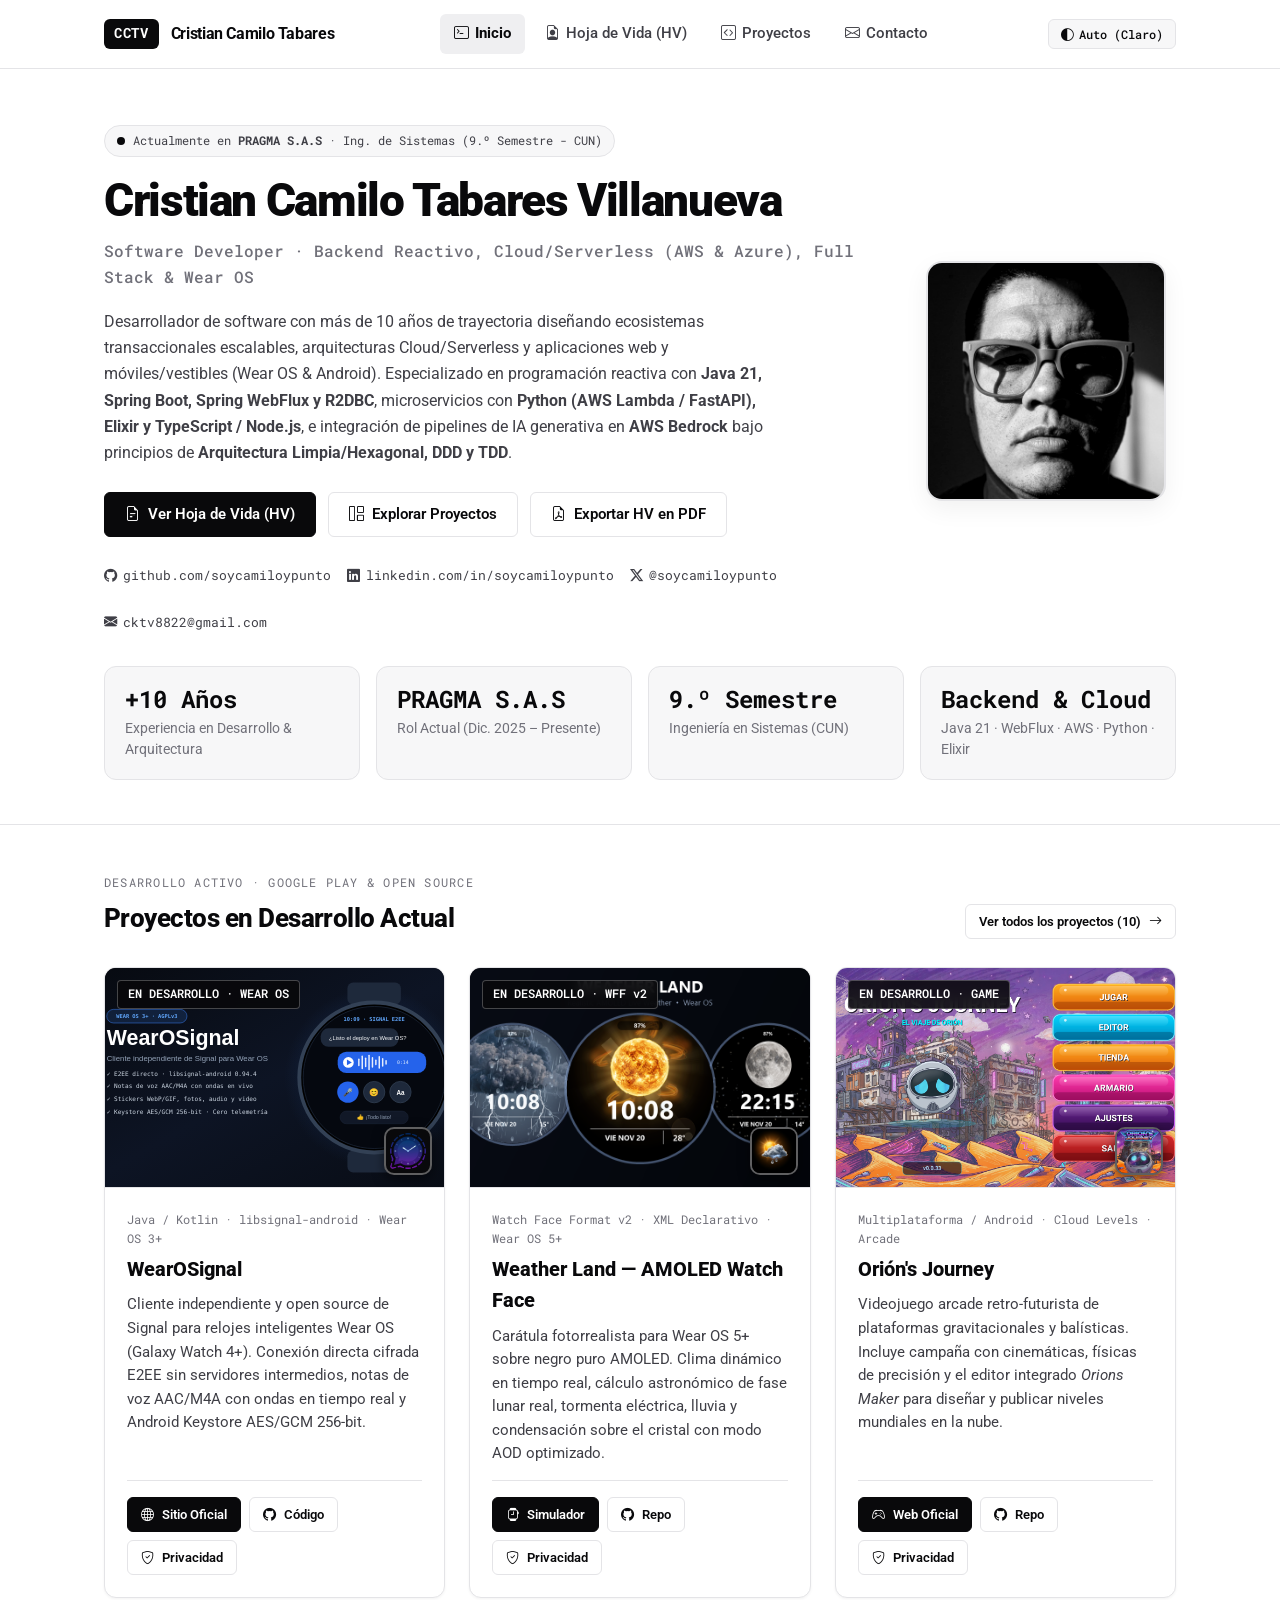
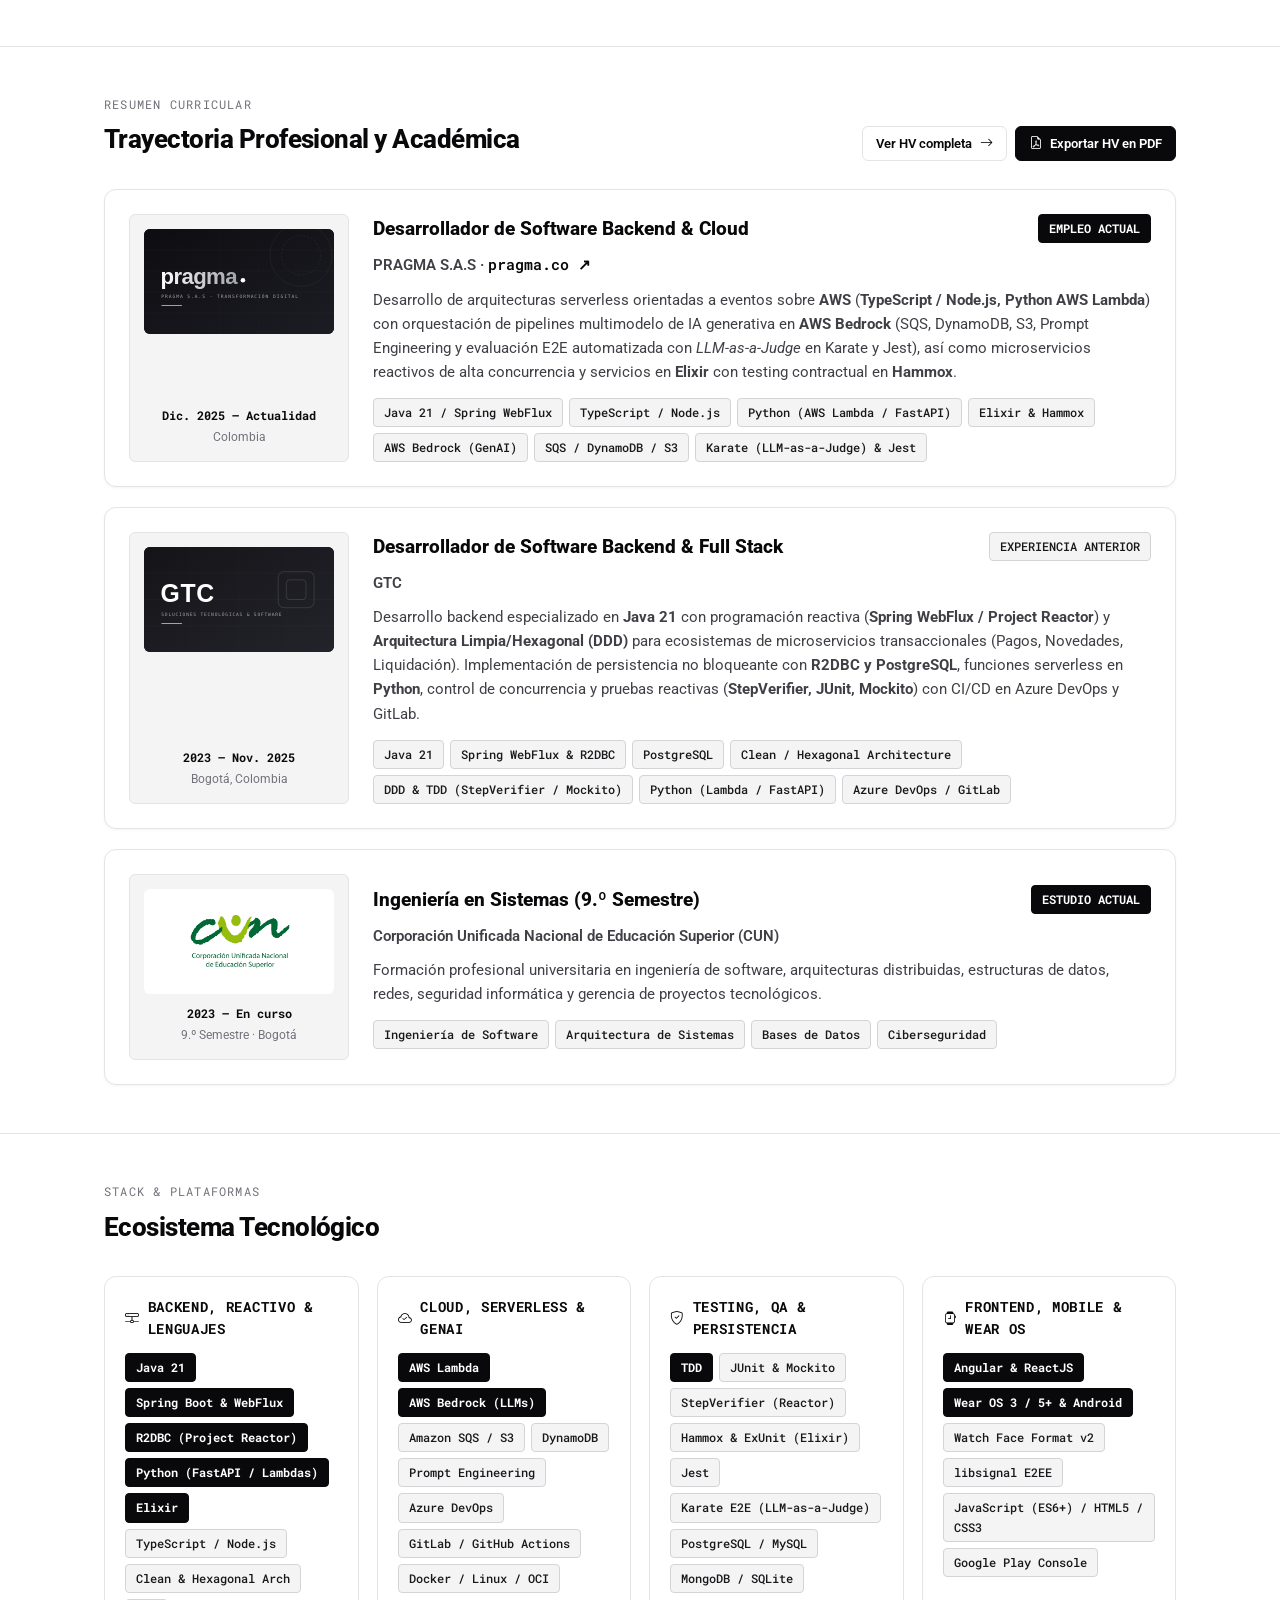
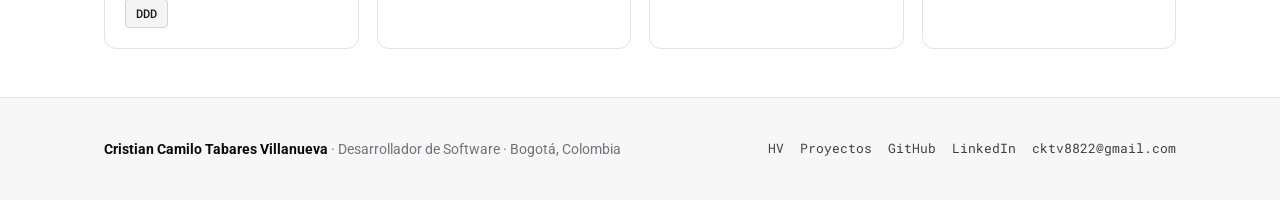
==== commit e5036e38: "feat: eliminar enlaces externos de certificados, agregar exportacion directa de HV a PDF y actualiza" ====
--- a/index.html
+++ b/index.html
@@ -4,9 +4,9 @@
 <head>
   <meta charset="utf-8" />
   <meta name="viewport" content="width=device-width, initial-scale=1" />
-  <meta name="description" content="Portafolio profesional y Hoja de Vida (HV) de Cristian Camilo Tabares Villanueva — Desarrollador de Software Full Stack, Java, Spring Boot, Angular, React y Wear OS / Android." />
+  <meta name="description" content="Portafolio profesional y Hoja de Vida (HV) de Cristian Camilo Tabares Villanueva — Desarrollador de Software Backend, Cloud/Serverless (AWS/Azure), Java 21, Spring WebFlux, Python, Elixir, TypeScript y Wear OS / Android." />
   <meta name="author" content="Cristian Camilo Tabares Villanueva" />
-  <title>Cristian Camilo Tabares Villanueva · Desarrollador de Software | Portafolio &amp; HV</title>
+  <title>Cristian Camilo Tabares Villanueva · Software Developer | Portafolio &amp; HV</title>
   <link rel="icon" type="image/x-icon" href="assets/favicon.ico" />
   <!-- Google Fonts: Roboto & Roboto Mono -->
   <link rel="preconnect" href="https://fonts.googleapis.com" />
@@ -56,9 +56,9 @@
               <span>Actualmente en <strong>PRAGMA S.A.S</strong> &middot; Ing. de Sistemas (9.º Semestre - CUN)</span>
             </div>
             <h1 class="hero-title">Cristian Camilo Tabares Villanueva</h1>
-            <div class="hero-subtitle">Software Developer &middot; Full Stack (Java / Spring Boot / Angular / React) &amp; Wear OS / Android</div>
+            <div class="hero-subtitle">Software Developer &middot; Backend Reactivo, Cloud/Serverless (AWS &amp; Azure), Full Stack &amp; Wear OS</div>
             <p class="hero-bio">
-              Desarrollador de software con más de 10 años de trayectoria construyendo soluciones digitales de alto impacto en entornos empresariales, web y dispositivos móviles/vestibles (Wear OS &amp; Android). Especializado en arquitecturas Backend con <strong>Java y Spring Boot</strong>, interfaces modernas con <strong>Angular, ReactJS, HTML5, CSS3 y JavaScript</strong>, bases de datos relacionales/NoSQL y publicación oficial en <strong>Google Play Console</strong>.
+              Desarrollador de software con más de 10 años de trayectoria diseñando ecosistemas transaccionales escalables, arquitecturas Cloud/Serverless y aplicaciones web y móviles/vestibles (Wear OS &amp; Android). Especializado en programación reactiva con <strong>Java 21, Spring Boot, Spring WebFlux y R2DBC</strong>, microservicios con <strong>Python (AWS Lambda / FastAPI), Elixir y TypeScript / Node.js</strong>, e integración de pipelines de IA generativa en <strong>AWS Bedrock</strong> bajo principios de <strong>Arquitectura Limpia/Hexagonal, DDD y TDD</strong>.
             </p>
 
             <div class="hero-actions">
@@ -68,8 +68,8 @@
               <a class="btn-dev btn-dev-outline" href="projects.html">
                 <i class="bi bi-grid-1x2"></i> Explorar Proyectos
               </a>
-              <a class="btn-dev btn-dev-outline" href="https://1drv.ms/b/s!Aqe6iUZoCYlJgaxZl3pTn57XCSZ7gA?e=4d9zEa" target="_blank" rel="noopener">
-                <i class="bi bi-download"></i> Descargar HV (PDF)
+              <a class="btn-dev btn-dev-outline" href="resume.html?export=pdf">
+                <i class="bi bi-file-earmark-pdf"></i> Exportar HV en PDF
               </a>
             </div>
 
@@ -100,7 +100,7 @@
         <div class="stats-bar">
           <div class="stat-card">
             <div class="stat-value">+10 Años</div>
-            <div class="stat-label">Experiencia en Desarrollo &amp; TI</div>
+            <div class="stat-label">Experiencia en Desarrollo &amp; Arquitectura</div>
           </div>
           <div class="stat-card">
             <div class="stat-value">PRAGMA S.A.S</div>
@@ -111,8 +111,8 @@
             <div class="stat-label">Ingeniería en Sistemas (CUN)</div>
           </div>
           <div class="stat-card">
-            <div class="stat-value">Full Stack &amp; Wear OS</div>
-            <div class="stat-label">Java · Spring Boot · React · Android</div>
+            <div class="stat-value">Backend &amp; Cloud</div>
+            <div class="stat-label">Java 21 · WebFlux · AWS · Python · Elixir</div>
           </div>
         </div>
       </div>
@@ -236,9 +236,14 @@
             <div class="section-kicker">Resumen Curricular</div>
             <h2 class="section-title">Trayectoria Profesional y Académica</h2>
           </div>
-          <a class="btn-dev btn-dev-outline btn-dev-sm" href="resume.html">
-            Ir a la Hoja de Vida completa <i class="bi bi-arrow-right"></i>
-          </a>
+          <div style="display: flex; gap: 8px; flex-wrap: wrap;">
+            <a class="btn-dev btn-dev-outline btn-dev-sm" href="resume.html">
+              Ver HV completa <i class="bi bi-arrow-right"></i>
+            </a>
+            <a class="btn-dev btn-dev-primary btn-dev-sm" href="resume.html?export=pdf">
+              <i class="bi bi-file-earmark-pdf"></i> Exportar HV en PDF
+            </a>
+          </div>
         </div>
 
         <div class="hv-list">
@@ -255,19 +260,21 @@
             </div>
             <div class="hv-body">
               <div class="hv-header-row">
-                <h3 class="hv-role">Desarrollador de Software</h3>
+                <h3 class="hv-role">Desarrollador de Software Backend &amp; Cloud</h3>
                 <span class="tag-chip tag-chip-solid">EMPLEO ACTUAL</span>
               </div>
               <div class="hv-company">PRAGMA S.A.S &middot; <a href="https://www.pragma.co" target="_blank" rel="noopener" class="mono">pragma.co ↗</a></div>
               <p class="hv-desc">
-                Desarrollo e ingeniería de soluciones digitales escalables, aplicando buenas prácticas de arquitectura de software, agilidad empresarial, calidad de código e integración continua en proyectos de transformación digital.
+                Desarrollo de arquitecturas serverless orientadas a eventos sobre <strong>AWS</strong> (<strong>TypeScript / Node.js, Python AWS Lambda</strong>) con orquestación de pipelines multimodelo de IA generativa en <strong>AWS Bedrock</strong> (SQS, DynamoDB, S3, Prompt Engineering y evaluación E2E automatizada con <em>LLM-as-a-Judge</em> en Karate y Jest), así como microservicios reactivos de alta concurrencia y servicios en <strong>Elixir</strong> con testing contractual en <strong>Hammox</strong>.
               </p>
               <div class="tag-list">
-                <span class="tag-chip">Java</span>
-                <span class="tag-chip">Spring Boot</span>
-                <span class="tag-chip">Frontend &amp; Backend</span>
-                <span class="tag-chip">Arquitectura Ágil</span>
-                <span class="tag-chip">Cloud &amp; DevOps</span>
+                <span class="tag-chip">Java 21 / Spring WebFlux</span>
+                <span class="tag-chip">TypeScript / Node.js</span>
+                <span class="tag-chip">Python (AWS Lambda / FastAPI)</span>
+                <span class="tag-chip">Elixir &amp; Hammox</span>
+                <span class="tag-chip">AWS Bedrock (GenAI)</span>
+                <span class="tag-chip">SQS / DynamoDB / S3</span>
+                <span class="tag-chip">Karate (LLM-as-a-Judge) &amp; Jest</span>
               </div>
             </div>
           </div>
@@ -285,19 +292,21 @@
             </div>
             <div class="hv-body">
               <div class="hv-header-row">
-                <h3 class="hv-role">Desarrollador de Software</h3>
+                <h3 class="hv-role">Desarrollador de Software Backend &amp; Full Stack</h3>
                 <span class="tag-chip">EXPERIENCIA ANTERIOR</span>
               </div>
               <div class="hv-company">GTC</div>
               <p class="hv-desc">
-                Diseño, construcción y mantenimiento evolutivo de aplicaciones empresariales Full Stack, integración de servicios REST, optimización de consultas en bases de datos relacionales y entrega continua bajo metodologías ágiles.
+                Desarrollo backend especializado en <strong>Java 21</strong> con programación reactiva (<strong>Spring WebFlux / Project Reactor</strong>) y <strong>Arquitectura Limpia/Hexagonal (DDD)</strong> para ecosistemas de microservicios transaccionales (Pagos, Novedades, Liquidación). Implementación de persistencia no bloqueante con <strong>R2DBC y PostgreSQL</strong>, funciones serverless en <strong>Python</strong>, control de concurrencia y pruebas reactivas (<strong>StepVerifier, JUnit, Mockito</strong>) con CI/CD en Azure DevOps y GitLab.
               </p>
               <div class="tag-list">
-                <span class="tag-chip">Java</span>
-                <span class="tag-chip">Spring Boot</span>
-                <span class="tag-chip">Angular / React</span>
-                <span class="tag-chip">SQL</span>
-                <span class="tag-chip">Git / Docker</span>
+                <span class="tag-chip">Java 21</span>
+                <span class="tag-chip">Spring WebFlux &amp; R2DBC</span>
+                <span class="tag-chip">PostgreSQL</span>
+                <span class="tag-chip">Clean / Hexagonal Architecture</span>
+                <span class="tag-chip">DDD &amp; TDD (StepVerifier / Mockito)</span>
+                <span class="tag-chip">Python (Lambda / FastAPI)</span>
+                <span class="tag-chip">Azure DevOps / GitLab</span>
               </div>
             </div>
           </div>
@@ -320,7 +329,7 @@
               </div>
               <div class="hv-company">Corporación Unificada Nacional de Educación Superior (CUN)</div>
               <p class="hv-desc">
-                Formación profesional universitaria en ingeniería de software, arquitectura de sistemas, estructuras de datos, redes, seguridad informática y gestión de proyectos tecnológicos.
+                Formación profesional universitaria en ingeniería de software, arquitecturas distribuidas, estructuras de datos, redes, seguridad informática y gerencia de proyectos tecnológicos.
               </p>
               <div class="tag-list">
                 <span class="tag-chip">Ingeniería de Software</span>
@@ -339,59 +348,63 @@
       <div class="container-dev">
         <div class="section-header-dev">
           <div>
-            <div class="section-kicker">Stack &amp; Herramientas</div>
-            <h2 class="section-title">Tecnologías Principales</h2>
+            <div class="section-kicker">Stack &amp; Plataformas</div>
+            <h2 class="section-title">Ecosistema Tecnológico</h2>
           </div>
         </div>
 
         <div class="skills-grid">
           <div class="skill-box">
-            <div class="skill-box-title"><i class="bi bi-hdd-network"></i> Backend &amp; Arquitectura</div>
+            <div class="skill-box-title"><i class="bi bi-hdd-network"></i> Backend, Reactivo &amp; Lenguajes</div>
             <div class="tag-list">
-              <span class="tag-chip tag-chip-solid">Java</span>
-              <span class="tag-chip tag-chip-solid">Spring Boot</span>
-              <span class="tag-chip">Node.js</span>
-              <span class="tag-chip">REST APIs</span>
-              <span class="tag-chip">Python</span>
-              <span class="tag-chip">Microservicios</span>
+              <span class="tag-chip tag-chip-solid">Java 21</span>
+              <span class="tag-chip tag-chip-solid">Spring Boot &amp; WebFlux</span>
+              <span class="tag-chip tag-chip-solid">R2DBC (Project Reactor)</span>
+              <span class="tag-chip tag-chip-solid">Python (FastAPI / Lambdas)</span>
+              <span class="tag-chip tag-chip-solid">Elixir</span>
+              <span class="tag-chip">TypeScript / Node.js</span>
+              <span class="tag-chip">Clean &amp; Hexagonal Arch</span>
+              <span class="tag-chip">DDD</span>
             </div>
           </div>
 
           <div class="skill-box">
-            <div class="skill-box-title"><i class="bi bi-window-stack"></i> Frontend &amp; UI</div>
+            <div class="skill-box-title"><i class="bi bi-cloud-check"></i> Cloud, Serverless &amp; GenAI</div>
             <div class="tag-list">
-              <span class="tag-chip tag-chip-solid">Angular</span>
-              <span class="tag-chip tag-chip-solid">ReactJS</span>
-              <span class="tag-chip">JavaScript (ES6+)</span>
-              <span class="tag-chip">HTML5</span>
-              <span class="tag-chip">CSS3 Avanzado</span>
-              <span class="tag-chip">Java Swing</span>
+              <span class="tag-chip tag-chip-solid">AWS Lambda</span>
+              <span class="tag-chip tag-chip-solid">AWS Bedrock (LLMs)</span>
+              <span class="tag-chip">Amazon SQS / S3</span>
+              <span class="tag-chip">DynamoDB</span>
+              <span class="tag-chip">Prompt Engineering</span>
+              <span class="tag-chip">Azure DevOps</span>
+              <span class="tag-chip">GitLab / GitHub Actions</span>
+              <span class="tag-chip">Docker / Linux / OCI</span>
             </div>
           </div>
 
           <div class="skill-box">
-            <div class="skill-box-title"><i class="bi bi-smartwatch"></i> Mobile, Wear OS &amp; Gaming</div>
+            <div class="skill-box-title"><i class="bi bi-shield-check"></i> Testing, QA &amp; Persistencia</div>
             <div class="tag-list">
-              <span class="tag-chip tag-chip-solid">Android SDK</span>
-              <span class="tag-chip tag-chip-solid">Wear OS 3 / 5+</span>
+              <span class="tag-chip tag-chip-solid">TDD</span>
+              <span class="tag-chip">JUnit &amp; Mockito</span>
+              <span class="tag-chip">StepVerifier (Reactor)</span>
+              <span class="tag-chip">Hammox &amp; ExUnit (Elixir)</span>
+              <span class="tag-chip">Jest</span>
+              <span class="tag-chip">Karate E2E (LLM-as-a-Judge)</span>
+              <span class="tag-chip">PostgreSQL / MySQL</span>
+              <span class="tag-chip">MongoDB / SQLite</span>
+            </div>
+          </div>
+
+          <div class="skill-box">
+            <div class="skill-box-title"><i class="bi bi-smartwatch"></i> Frontend, Mobile &amp; Wear OS</div>
+            <div class="tag-list">
+              <span class="tag-chip tag-chip-solid">Angular &amp; ReactJS</span>
+              <span class="tag-chip tag-chip-solid">Wear OS 3 / 5+ &amp; Android</span>
               <span class="tag-chip">Watch Face Format v2</span>
               <span class="tag-chip">libsignal E2EE</span>
-              <span class="tag-chip">Android Keystore</span>
+              <span class="tag-chip">JavaScript (ES6+) / HTML5 / CSS3</span>
               <span class="tag-chip">Google Play Console</span>
-            </div>
-          </div>
-
-          <div class="skill-box">
-            <div class="skill-box-title"><i class="bi bi-database-check"></i> Datos, Cloud &amp; DevOps</div>
-            <div class="tag-list">
-              <span class="tag-chip">MySQL</span>
-              <span class="tag-chip">MariaDB</span>
-              <span class="tag-chip">MongoDB</span>
-              <span class="tag-chip">SQLite</span>
-              <span class="tag-chip">DerbyDB</span>
-              <span class="tag-chip">Docker</span>
-              <span class="tag-chip">Git / GitHub</span>
-              <span class="tag-chip">Linux / OCI</span>
             </div>
           </div>
         </div>
--- a/css/styles.css
+++ b/css/styles.css
@@ -1010,17 +1010,111 @@
   }
 }
 
+/* Print-only Executive CV Header (hidden on screen, shown when exporting HV to PDF) */
+.print-cv-header {
+  display: none;
+}
+
 @media print {
-  .site-header, .filter-tabs, .site-footer, .btn-dev {
+  @page {
+    size: A4;
+    margin: 12mm 14mm;
+  }
+  .site-header, .filter-tabs, .site-footer, .btn-dev, .no-print {
     display: none !important;
   }
   body {
     background: #ffffff !important;
     color: #000000 !important;
-  }
-  .hv-card, .skill-box {
+    font-size: 10.5pt !important;
+    line-height: 1.45 !important;
+  }
+  .container-dev {
+    max-width: 100% !important;
+    padding: 0 !important;
+  }
+  .print-cv-header {
+    display: flex !important;
+    align-items: center;
+    justify-content: space-between;
+    gap: 20px;
+    padding-bottom: 14px;
+    margin-bottom: 16px;
+    border-bottom: 2px solid #000000;
+  }
+  .print-cv-header img {
+    width: 82px;
+    height: 82px;
+    border-radius: 10px;
+    object-fit: cover;
+    border: 1px solid #000000;
+  }
+  .section-dev {
+    display: block !important;
+    padding: 14px 0 !important;
+    border-bottom: 1px solid #d4d4d8 !important;
+  }
+  .section-header-dev {
+    margin-bottom: 12px !important;
+  }
+  .section-title {
+    font-size: 13.5pt !important;
+    color: #000000 !important;
+  }
+  .hv-list {
+    gap: 12px !important;
+  }
+  .hv-card {
+    grid-template-columns: 155px 1fr !important;
+    gap: 16px !important;
+    padding: 14px !important;
     break-inside: avoid;
-    border: 1px solid #cccccc !important;
+    page-break-inside: avoid;
+    border: 1px solid #d4d4d8 !important;
+    background: #ffffff !important;
     box-shadow: none !important;
   }
-}
+  .hv-media {
+    background: #f8f8f9 !important;
+    border: 1px solid #e4e4e7 !important;
+    padding: 10px !important;
+  }
+  .hv-logo-wrap {
+    height: 60px !important;
+    margin-bottom: 6px !important;
+  }
+  .hv-role {
+    font-size: 11.5pt !important;
+    color: #000000 !important;
+  }
+  .hv-company, .hv-desc {
+    color: #27272a !important;
+    font-size: 9.5pt !important;
+  }
+  .skills-grid {
+    grid-template-columns: repeat(2, 1fr) !important;
+    gap: 10px !important;
+  }
+  .skill-box {
+    padding: 12px !important;
+    break-inside: avoid;
+    page-break-inside: avoid;
+    border: 1px solid #d4d4d8 !important;
+    background: #ffffff !important;
+    box-shadow: none !important;
+  }
+  .tag-chip {
+    background: #f4f4f5 !important;
+    color: #09090b !important;
+    border: 1px solid #a1a1aa !important;
+    font-size: 8pt !important;
+    padding: 2px 7px !important;
+  }
+  .tag-chip-solid {
+    background: #09090b !important;
+    color: #ffffff !important;
+    border-color: #09090b !important;
+    -webkit-print-color-adjust: exact;
+    print-color-adjust: exact;
+  }
+}
